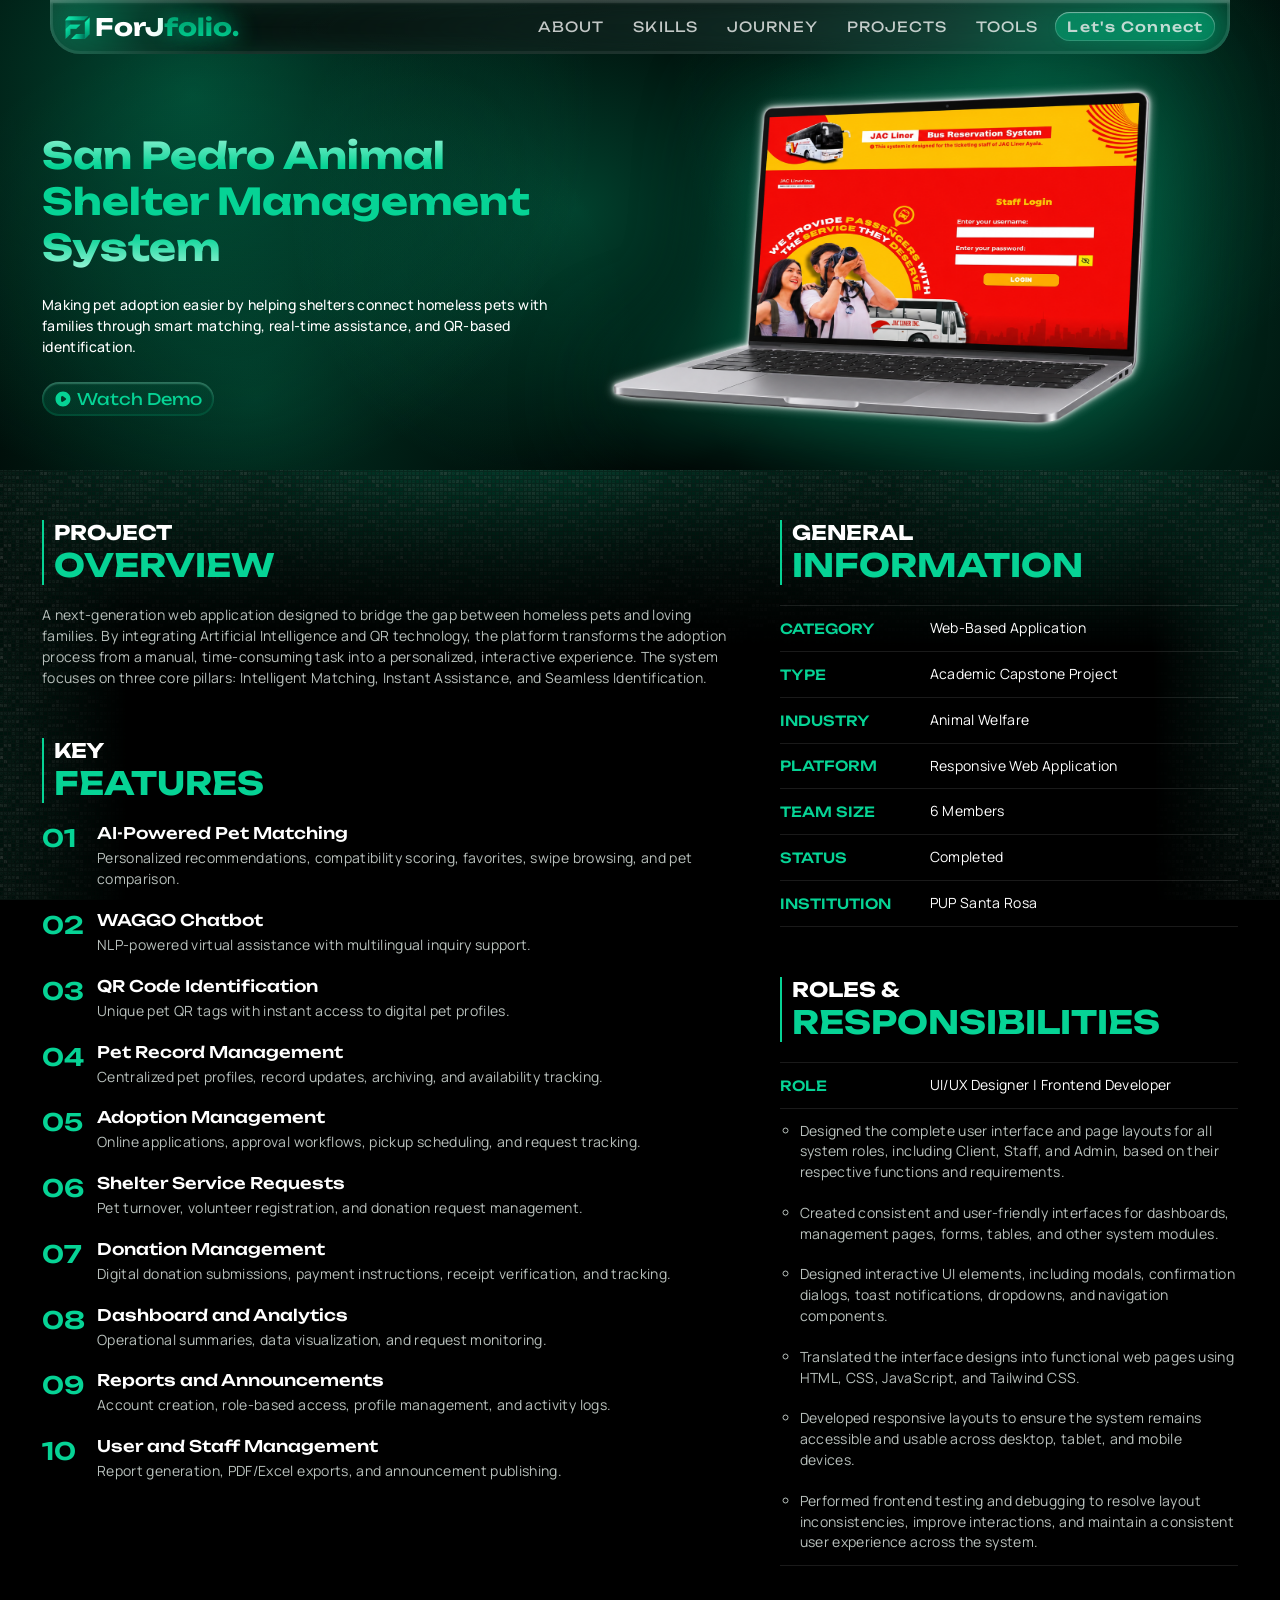
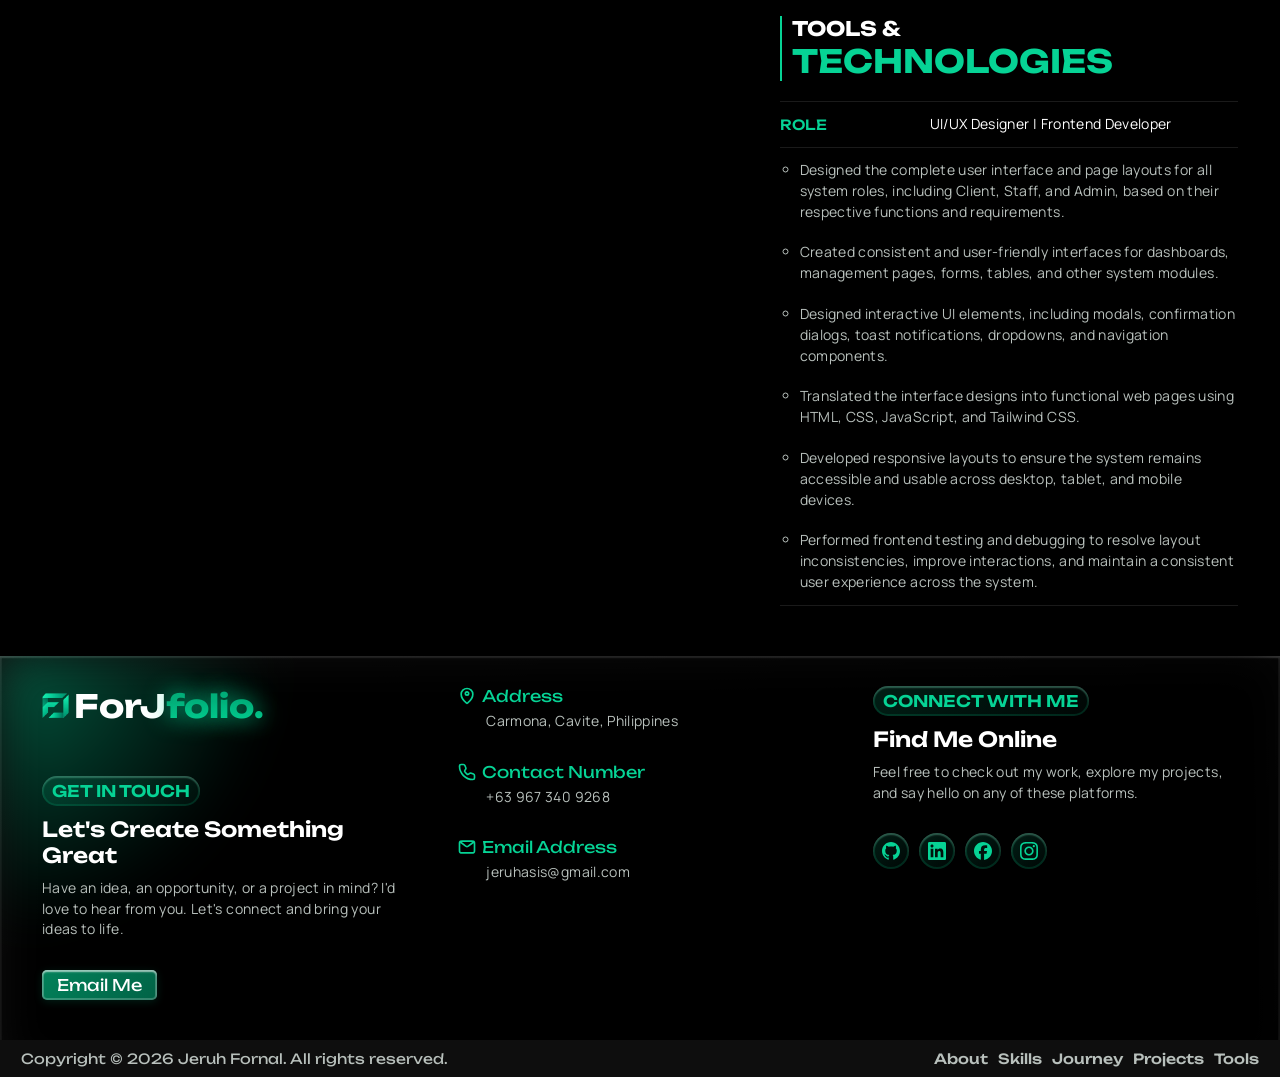
==== san-pedro-animal-shelter.html @ 80676fa9 "remove unused font + create an initial project page for spas" ====
<!DOCTYPE html>
<html lang="en">
    <head>
        <meta charset="UTF-8">
        <meta name="viewport" content="width=device-width, initial-scale=1.0">
        <title>ForJFolio | Jeruh Fornal — Web Portfolio</title>
        <meta name="description" content="Explore ForJFolio, the portfolio of Jeruh Fornal, featuring projects in web development, UI/UX design, quality assurance, business analysis, and project management.">
        <meta name="robots" content="index, follow">
        <link rel="canonical" href="https://jeruhfornal.vercel.app/">
        <meta name="theme-color" content="#03A271">
        <meta property="og:type" content="website">
        <meta property="og:site_name" content="ForJFolio">
        <meta property="og:title" content="ForJFolio | Jeruh Fornal — Web Portfolio">
        <meta property="og:description" content="Explore ForJFolio, showcasing projects in web development, UI/UX design, and quality assurance.">
        <meta property="og:url" content="https://jeruhfornal.vercel.app/">
        <!-- Preconnect to Google Fonts -->
        <link rel="preconnect" href="https://fonts.googleapis.com">
        <link rel="preconnect" href="https://fonts.gstatic.com" crossorigin>     
        <!-- Google Fonts -->
        <link href="https://fonts.googleapis.com/css2?family=Unbounded:wght@400;500;600;700;800&display=swap" rel="stylesheet" media="print" onload="this.media='all'">
        <link href="https://fonts.googleapis.com/css2?family=Archivo:wdth,wght@62.5..125,100..900&display=swap" rel="stylesheet" media="print" onload="this.media='all'">
        <link href="https://fonts.googleapis.com/css2?family=Manrope:wght@200..800&display=swap" rel="stylesheet">        <!-- Favicon -->
        <link rel="icon" type="image/png" href="images/logo.webp">
        <!-- Preload Swiper CSS -->
        <link rel="preload" href="https://cdn.jsdelivr.net/npm/swiper@11/swiper-bundle.min.css" as="style" onload="this.onload=null;this.rel='stylesheet'">
        <noscript><link rel="stylesheet" href="https://cdn.jsdelivr.net/npm/swiper@11/swiper-bundle.min.css"></noscript>
        <!-- Main stylesheet -->
        <link rel="stylesheet" href="style.css">
    </head>
    <body>
        <header>
            <a href="#home" class = "forjfolio">
                <img src="images/logo.webp" fetchpriority="high" loading="eager" decoding="async" alt="Forjfolio" width="25" height="25">
                <span class="sitename">ForJ<span class="desktop-second-text">folio.</span></span>
            </a>
            <nav aria-label="Main navigation">
                <ul>
                    <li><a href="index.html#about">About</a></li>
                    <li><a href="#skills">Skills</a></li>
                    <li><a href="#journey">Journey</a></li>
                    <li><a href="#projects">Projects</a></li>
                    <li><a href="#tools">Tools</a></li>
                    <li><a href="#contact" class="contact-btn">Let's Connect</a></li>
                </ul>
            </nav>

            <div class = "mobile-nav">
                <a href="#home" class="forjfolio-mobile">
                    <img src="images/logo.webp" fetchpriority="high" loading="eager" decoding="async" alt="Forjfolio">
                    <span>ForJ<span class="nav-second-text">folio.</span></span>
                </a>
                <button class="menu-toggle" id="menuToggle" aria-label="Open navigation menu">
                    <svg class="hamburger-icon" viewBox="0 0 24 24" fill="none" xmlns="http://www.w3.org/2000/svg">
                    <path fill-rule="evenodd" clip-rule="evenodd" d="M3.5 5C3.23478 5 2.98043 5.10536 2.79289 5.29289C2.60536 5.48043 2.5 5.73478 2.5 6C2.5 6.26522 2.60536 6.51957 2.79289 6.70711C2.98043 6.89464 3.23478 7 3.5 7H20.5C20.7652 7 21.0196 6.89464 21.2071 6.70711C21.3946 6.51957 21.5 6.26522 21.5 6C21.5 5.73478 21.3946 5.48043 21.2071 5.29289C21.0196 5.10536 20.7652 5 20.5 5H3.5ZM2.5 12C2.5 11.7348 2.60536 11.4804 2.79289 11.2929C2.98043 11.1054 3.23478 11 3.5 11H20.5C20.7652 11 21.0196 11.1054 21.2071 11.2929C21.3946 11.4804 21.5 11.7348 21.5 12C21.5 12.2652 21.3946 12.5196 21.2071 12.7071C21.0196 12.8946 20.7652 13 20.5 13H3.5C3.23478 13 2.98043 12.8946 2.79289 12.7071C2.60536 12.5196 2.5 12.2652 2.5 12ZM2.5 18.001C2.5 17.7358 2.60536 17.4814 2.79289 17.2939C2.98043 17.1064 3.23478 17.001 3.5 17.001H20.5C20.7652 17.001 21.0196 17.1064 21.2071 17.2939C21.3946 17.4814 21.5 17.7358 21.5 18.001C21.5 18.2662 21.3946 18.5206 21.2071 18.7081C21.0196 18.8956 20.7652 19.001 20.5 19.001H3.5C3.23478 19.001 2.98043 18.8956 2.79289 18.7081C2.60536 18.5206 2.5 18.2662 2.5 18.001Z" fill="white"/>
                    </svg>
                 </button>
            </div>

        </header>
                <div class="mobile-dropdown" id="mobileDropdown">
                <!--About · Skills · Journey · Projects · Contact-->
                <div class="upper-nav">
                    <div class="forjfolio-mobile">
                        <img src="images/logo.webp">
                        <span>ForJ<span class="nav-second-text">folio.</span></span>
                    </div>
                    <a href="#" class="close-nav">
                        <svg viewBox="0 0 24 24" fill="none" xmlns="http://www.w3.org/2000/svg">
                        <path d="M18 6L6 18M18 18L6 6" stroke="currentColor" stroke-width="3" stroke-linecap="round"/>
                        </svg>
                    </a>
                </div>
                <nav aria-label="Mobile navigation">
                    <ul class="mobile-selection">
                        <li><a class="mobile-nav-link" href="#about">About</a></li>
                        <li><a class="mobile-nav-link" href="#skills">Skills</a></li>
                        <li><a class="mobile-nav-link" href="#journey">Journey</a></li>
                        <li><a class="mobile-nav-link" href="#projects">Projects</a></li>
                        <li><a class="mobile-nav-link" href="#tools">Tools</a></li>
                        <li><a class="mobile-nav-link" href="#contact">Contact</a></li>
                    </ul>
                </nav>
                <div class = "lower-nav">
                    <div class="left-nav-part">
                        <p>Connect with me</p>
                        <div class = "socmed-nav">
                            <!-- GitHub -->
                             <a class="social-icon" href="https://github.com/jerowzky" aria-label="Visit my GitHub profile" target="_blank" rel="noopener noreferrer">
                            <svg viewBox="0 0 48 48" fill="none" xmlns="http://www.w3.org/2000/svg">
                            <path fill-rule="evenodd" clip-rule="evenodd" d="M24.0199 0C10.7375 0 0 10.8167 0 24.1983C0 34.895 6.87988 43.9495 16.4241 47.1542C17.6174 47.3951 18.0545 46.6335 18.0545 45.9929C18.0545 45.4319 18.0151 43.509 18.0151 41.5055C11.3334 42.948 9.94198 38.6209 9.94198 38.6209C8.86818 35.8164 7.27715 35.0956 7.27715 35.0956C5.09022 33.6132 7.43645 33.6132 7.43645 33.6132C9.86233 33.7735 11.1353 36.0971 11.1353 36.0971C13.2824 39.7827 16.7422 38.7413 18.1341 38.1002C18.3328 36.5377 18.9695 35.456 19.6455 34.8552C14.3163 34.2942 8.70937 32.211 8.70937 22.9161C8.70937 20.2719 9.66321 18.1086 11.1746 16.4261C10.9361 15.8253 10.1008 13.3409 11.4135 10.0157C11.4135 10.0157 13.4417 9.3746 18.0146 12.4996C19.9725 11.9699 21.9916 11.7005 24.0199 11.6982C26.048 11.6982 28.1154 11.979 30.0246 12.4996C34.5981 9.3746 36.6262 10.0157 36.6262 10.0157C37.9389 13.3409 37.1031 15.8253 36.8646 16.4261C38.4158 18.1086 39.3303 20.2719 39.3303 22.9161C39.3303 32.211 33.7234 34.2539 28.3544 34.8552C29.2296 35.6163 29.9848 37.0583 29.9848 39.3421C29.9848 42.5871 29.9454 45.1915 29.9454 45.9924C29.9454 46.6335 30.383 47.3951 31.5758 47.1547C41.12 43.9491 47.9999 34.895 47.9999 24.1983C48.0392 10.8167 37.2624 0 24.0199 0Z" fill="currentColor"/>
                            </svg>
                            </a>
                            <!-- LinkedIn -->
                             <a class="social-icon" href="https://www.linkedin.com/in/jeruh-fornal/" aria-label="Visit my LinkedIn profile" target="_blank" rel="noopener noreferrer">
                            <svg viewBox="0 0 48 48" fill="none" xmlns="http://www.w3.org/2000/svg">
                            <g clip-path="url(#linkedinClip1)">
                            <path d="M44.4469 0H3.54375C1.58437 0 0 1.54688 0 3.45938V44.5312C0 46.4437 1.58437 48 3.54375 48H44.4469C46.4062 48 48 46.4438 48 44.5406V3.45938C48 1.54688 46.4062 0 44.4469 0ZM14.2406 40.9031H7.11563V17.9906H14.2406V40.9031ZM10.6781 14.8688C8.39062 14.8688 6.54375 13.0219 6.54375 10.7437C6.54375 8.46562 8.39062 6.61875 10.6781 6.61875C12.9563 6.61875 14.8031 8.46562 14.8031 10.7437C14.8031 13.0125 12.9563 14.8688 10.6781 14.8688ZM40.9031 40.9031H33.7875V29.7656C33.7875 27.1125 33.7406 23.6906 30.0844 23.6906C26.3812 23.6906 25.8187 26.5875 25.8187 29.5781V40.9031H18.7125V17.9906H25.5375V21.1219H25.6312C26.5781 19.3219 28.9031 17.4188 32.3625 17.4188C39.5719 17.4188 40.9031 22.1625 40.9031 28.3313V40.9031Z" fill="currentColor"/>
                            </g>
                            <defs>
                            <clipPath id="linkedinClip1">
                            <rect width="48" height="48" fill="white"/>
                            </clipPath>
                            </defs>
                            </svg>
                             </a>
                            <!-- Facebook -->
                             <a class="social-icon" href="https://www.facebook.com/jeruh.fornal30" aria-label="Visit my Facebook profile" target="_blank" rel="noopener noreferrer">
                            <svg viewBox="0 0 48 48" fill="none" xmlns="http://www.w3.org/2000/svg">
                            <g clip-path="url(#facebookClip1)">
                            <path d="M24 0C10.7453 0 0 10.7453 0 24C0 35.255 7.74912 44.6995 18.2026 47.2934V31.3344H13.2538V24H18.2026V20.8397C18.2026 12.671 21.8995 8.8848 29.9194 8.8848C31.44 8.8848 34.0637 9.18336 35.137 9.48096V16.129C34.5706 16.0694 33.5866 16.0397 32.3645 16.0397C28.4294 16.0397 26.9088 17.5306 26.9088 21.4061V24H34.7482L33.4013 31.3344H26.9088V47.8243C38.7926 46.3891 48.001 36.2707 48.001 24C48 10.7453 37.2547 0 24 0Z" fill="currentColor"/>
                            </g>
                            <defs>
                            <clipPath id="facebookClip1">
                            <rect width="48" height="48" fill="white"/>
                            </clipPath>
                            </defs>
                            </svg>
                             </a>
                            <!-- Instagram -->
                             <a class="social-icon" href="https://www.instagram.com/its_jeyuh" aria-label="Visit my Instagram profile" target="_blank" rel="noopener noreferrer">
                            <svg viewBox="0 0 48 48" fill="none" xmlns="http://www.w3.org/2000/svg">
                            <g clip-path="url(#instagramClip1)">
                            <path d="M24 4.32187C30.4125 4.32187 31.1719 4.35 33.6938 4.4625C36.0375 4.56562 37.3031 4.95938 38.1469 5.2875C39.2625 5.71875 40.0688 6.24375 40.9031 7.07812C41.7469 7.92188 42.2625 8.71875 42.6938 9.83438C43.0219 10.6781 43.4156 11.9531 43.5188 14.2875C43.6313 16.8187 43.6594 17.5781 43.6594 23.9813C43.6594 30.3938 43.6313 31.1531 43.5188 33.675C43.4156 36.0188 43.0219 37.2844 42.6938 38.1281C42.2625 39.2438 41.7375 40.05 40.9031 40.8844C40.0594 41.7281 39.2625 42.2438 38.1469 42.675C37.3031 43.0031 36.0281 43.3969 33.6938 43.5C31.1625 43.6125 30.4031 43.6406 24 43.6406C17.5875 43.6406 16.8281 43.6125 14.3063 43.5C11.9625 43.3969 10.6969 43.0031 9.85313 42.675C8.7375 42.2438 7.93125 41.7188 7.09688 40.8844C6.25313 40.0406 5.7375 39.2438 5.30625 38.1281C4.97813 37.2844 4.58438 36.0094 4.48125 33.675C4.36875 31.1438 4.34063 30.3844 4.34063 23.9813C4.34063 17.5688 4.36875 16.8094 4.48125 14.2875C4.58438 11.9437 4.97813 10.6781 5.30625 9.83438C5.7375 8.71875 6.2625 7.9125 7.09688 7.07812C7.94063 6.23438 8.7375 5.71875 9.85313 5.2875C10.6969 4.95938 11.9719 4.56562 14.3063 4.4625C16.8281 4.35 17.5875 4.32187 24 4.32187ZM24 0C17.4844 0 16.6688 0.028125 14.1094 0.140625C11.5594 0.253125 9.80625 0.665625 8.2875 1.25625C6.70312 1.875 5.3625 2.69062 4.03125 4.03125C2.69063 5.3625 1.875 6.70313 1.25625 8.27813C0.665625 9.80625 0.253125 11.55 0.140625 14.1C0.028125 16.6687 0 17.4844 0 24C0 30.5156 0.028125 31.3312 0.140625 33.8906C0.253125 36.4406 0.665625 38.1938 1.25625 39.7125C1.875 41.2969 2.69063 42.6375 4.03125 43.9688C5.3625 45.3 6.70313 46.125 8.27813 46.7344C9.80625 47.325 11.55 47.7375 14.1 47.85C16.6594 47.9625 17.475 47.9906 23.9906 47.9906C30.5063 47.9906 31.3219 47.9625 33.8813 47.85C36.4313 47.7375 38.1844 47.325 39.7031 46.7344C41.2781 46.125 42.6188 45.3 43.95 43.9688C45.2812 42.6375 46.1063 41.2969 46.7156 39.7219C47.3063 38.1938 47.7188 36.45 47.8313 33.9C47.9438 31.3406 47.9719 30.525 47.9719 24.0094C47.9719 17.4938 47.9438 16.6781 47.8313 14.1188C47.7188 11.5688 47.3063 9.81563 46.7156 8.29688C46.125 6.70312 45.3094 5.3625 43.9688 4.03125C42.6375 2.7 41.2969 1.875 39.7219 1.26562C38.1938 0.675 36.45 0.2625 33.9 0.15C31.3313 0.028125 30.5156 0 24 0Z" fill="currentColor"/>
                            <path d="M24 11.6719C17.1938 11.6719 11.6719 17.1938 11.6719 24C11.6719 30.8062 17.1938 36.3281 24 36.3281C30.8062 36.3281 36.3281 30.8062 36.3281 24C36.3281 17.1938 30.8062 11.6719 24 11.6719ZM24 31.9969C19.5844 31.9969 16.0031 28.4156 16.0031 24C16.0031 19.5844 19.5844 16.0031 24 16.0031C28.4156 16.0031 31.9969 19.5844 31.9969 24C31.9969 28.4156 28.4156 31.9969 24 31.9969Z" fill="currentColor"/>
                            <path d="M39.6937 11.1843C39.6937 12.778 38.4 14.0624 36.8156 14.0624C35.2219 14.0624 33.9375 12.7687 33.9375 11.1843C33.9375 9.59053 35.2313 8.30615 36.8156 8.30615C38.4 8.30615 39.6937 9.5999 39.6937 11.1843Z" fill="currentColor"/>
                            </g>
                            <defs>
                            <clipPath id="instagramClip1">
                            <rect width="48" height="48" fill="currentColor"/>
                            </clipPath>
                            </defs>
                            </svg>
                            </a>
                        </div>
                     </div>
                    <a href="#" class="open-pdf nav-resume-btn" data-pdf="files/Fornal_Resume.pdf" data-title="Jeruh Fornal - Resume" data-label="Resume Preview">
                        <svg class="resume-icon-nav" viewBox="0 0 16 20" fill="currentColor" xmlns="http://www.w3.org/2000/svg">
                            <g clip-path="url(#resumebtn1)">
                            <path fill-rule="evenodd" clip-rule="evenodd" d="M1 0C0.447715 0 0 0.447715 0 1V17C0 18.6569 1.34315 20 3 20H13C14.6569 20 16 18.6569 16 17V6C16 5.73478 15.8946 5.48043 15.7071 5.29289L10.7071 0.292893C10.5196 0.105357 10.2652 0 10 0H1ZM10 2.41421L13.5858 6H10V2.41421ZM4 11C4 10.4477 4.44772 10 5 10H11C11.5523 10 12 10.4477 12 11C12 11.5523 11.5523 12 11 12H5C4.44772 12 4 11.5523 4 11ZM4 15C4 14.4477 4.44772 14 5 14H11C11.5523 14 12 14.4477 12 15C12 15.5523 11.5523 16 11 16H5C4.44772 16 4 15.5523 4 15Z" fill="#currentColor"/>
                            </g>
                            <defs>
                            <clipPath id="resumebtn1">
                            <rect width="16" height="20" fill="white"/>
                            </clipPath>
                            </defs>
                        </svg>
                        View Resume
                    </a>
                </div>
                </div>
                




                <main>
                    <div class = "project-hero">
                        <div class = "project-hero-content">
                            <h1>San Pedro Animal Shelter Management System</h1>
                            <p>Making pet adoption easier by helping shelters connect homeless pets with families through smart matching, real-time assistance, and QR-based identification.</p>
                            <div class="button-links project-button">
                                <a href="#" class="demo-btn" data-video="videos/animal-system.mp4" data-title="San Pedro Animal Shelter Management System" data-label="Demo Video">
                                    <svg viewBox="0 0 24 24" fill="currentColor" xmlns="http://www.w3.org/2000/svg">
                                    <path fill-rule="evenodd" clip-rule="evenodd" d="M2 12.0058C2 6.48625 6.48842 2 12 2C17.5116 2 22 6.48625 22 12.0058C22 17.5137 17.5116 22 12 22C6.48842 22 2 17.5137 2 12.0058ZM15.668 13.0178C15.7741 12.9117 15.9093 12.7477 15.9382 12.7091C16.0927 12.5065 16.1699 12.2557 16.1699 12.0058C16.1699 11.725 16.083 11.4645 15.9189 11.2523C15.9055 11.2388 15.8791 11.2102 15.8448 11.1728C15.7806 11.103 15.6885 11.0026 15.6004 10.9146C14.8089 10.0656 12.7432 8.67631 11.6622 8.25181C11.4981 8.18524 11.083 8.03956 10.861 8.02991C10.6486 8.02991 10.4459 8.07815 10.2529 8.17463C10.0116 8.3097 9.81853 8.52195 9.71236 8.77279C9.64479 8.94645 9.53861 9.46744 9.53861 9.47709C9.43243 10.0463 9.37452 10.9725 9.37452 11.9952C9.37452 12.9706 9.43243 13.8572 9.51931 14.4361C9.52169 14.4385 9.53 14.4799 9.5429 14.5442C9.58211 14.7397 9.6638 15.1471 9.75097 15.314C9.96332 15.7192 10.3784 15.9701 10.8224 15.9701H10.861C11.1506 15.9604 11.7587 15.7096 11.7587 15.7C12.7819 15.2754 14.7992 13.9537 15.61 13.0757L15.668 13.0178Z" fill="currentColor"/>
                                    </svg>
                                    Watch Demo
                                </a>
                            </div>
                        </div>
                        <img src="images/jacliner.png">
                    </div>

                    <div class = "project-details">
                        <div class="left-project">
                            <div class="about-proj">
                                <h2>
                                    Project 
                                    <span>Overview</span>
                                </h2>
                                <p>A next-generation web application designed to bridge the gap between homeless pets and loving families. By integrating Artificial Intelligence and QR technology, the platform transforms the adoption process from a manual, time-consuming task into a personalized, interactive experience. The system focuses on three core pillars: Intelligent Matching, Instant Assistance, and Seamless Identification.</p>
                            </div>
                            <div class="proj-features">
                                <h2>
                                    Key 
                                    <span>Features</span>
                                </h2>
                                <ul class="features-list">
                                    <li><span class="number">01</span><span>AI-Powered Pet Matching<p>Personalized recommendations, compatibility scoring, favorites, swipe browsing, and pet comparison.</p></span></li>
                                    <li><span class="number">02</span><span>WAGGO Chatbot<p>NLP-powered virtual assistance with multilingual inquiry support.</p></span></li>
                                    <li><span class="number">03</span><span>QR Code Identification<p>Unique pet QR tags with instant access to digital pet profiles.</p></span></li>
                                    <li><span class="number">04</span><span>Pet Record Management<p>Centralized pet profiles, record updates, archiving, and availability tracking.</p></span></li>
                                    <li><span class="number">05</span><span>Adoption Management<p>Online applications, approval workflows, pickup scheduling, and request tracking.</p></span></li>
                                    <li><span class="number">06</span><span>Shelter Service Requests<p>Pet turnover, volunteer registration, and donation request management.</p></span></li>
                                    <li><span class="number">07</span><span>Donation Management<p>Digital donation submissions, payment instructions, receipt verification, and tracking.</p></span></li>
                                    <li><span class="number">08</span><span>Dashboard and Analytics<p>Operational summaries, data visualization, and request monitoring.</p></span></li>
                                    <li><span class="number">09</span><span>Reports and Announcements<p>Account creation, role-based access, profile management, and activity logs.</p></span></li>
                                    <li><span class="number">10</span><span>User and Staff Management<p>Report generation, PDF/Excel exports, and announcement publishing.</p></span></li>
                            
                                </ul>
                            </div>
                        </div>
                        <div class="right-project">
                            <div class="information">
                               <h2>
                                    General 
                                    <span>Information</span>
                                </h2>
                                <div class="project-info">
                                    <div class="info-row">
                                        <span class="info-label">Category</span>
                                        <span class="info-value">Web-Based Application</span>
                                    </div>

                                    <div class="info-row">
                                        <span class="info-label">Type</span>
                                        <span class="info-value">Academic Capstone Project</span>
                                    </div>

                                    <div class="info-row">
                                        <span class="info-label">Industry</span>
                                        <span class="info-value">Animal Welfare</span>
                                    </div>

                                    <div class="info-row">
                                        <span class="info-label">Platform</span>
                                        <span class="info-value">Responsive Web Application</span>
                                    </div>

                                    <div class="info-row">
                                        <span class="info-label">Team Size</span>
                                        <span class="info-value">6 Members</span>
                                    </div>

                                    <div class="info-row">
                                        <span class="info-label">Status</span>
                                        <span class="info-value">Completed</span>
                                    </div>

                                    <div class="info-row">
                                        <span class="info-label">Institution</span>
                                        <span class="info-value">PUP Santa Rosa</span>
                                    </div>
                                </div>
                            </div>
                            <div class="role">
                               <h2>
                                    Roles & 
                                    <span>Responsibilities</span>
                                </h2>
                                <div class="project-info">
                                    <div class="info-row">
                                        <span class="info-label">Role</span>
                                        <span class="info-value">UI/UX Designer | Frontend Developer</span>
                                    </div>
                                    <ul class="info-row responsibility">                                        
                                        <li class="info-value">Designed the complete user interface and page layouts for all system roles, including Client, Staff, and Admin, based on their respective functions and requirements.</li>
                                        <li class="info-value">Created consistent and user-friendly interfaces for dashboards, management pages, forms, tables, and other system modules.</li>
                                        <li class="info-value">Designed interactive UI elements, including modals, confirmation dialogs, toast notifications, dropdowns, and navigation components.</li>
                                        <li class="info-value">Translated the interface designs into functional web pages using HTML, CSS, JavaScript, and Tailwind CSS.</li>
                                        <li class="info-value">Developed responsive layouts to ensure the system remains accessible and usable across desktop, tablet, and mobile devices.</li>
                                        <li class="info-value">Performed frontend testing and debugging to resolve layout inconsistencies, improve interactions, and maintain a consistent user experience across the system.</li>
                                    </ul>
                                </div>
                            </div>
                            <div class="role">
                               <h2>
                                    Tools & 
                                    <span>Technologies</span>
                                </h2>
                                <div class="project-info">
                                    <div class="info-row">
                                        <span class="info-label">Role</span>
                                        <span class="info-value">UI/UX Designer | Frontend Developer</span>
                                    </div>
                                    <ul class="info-row responsibility">                                        
                                        <li class="info-value">Designed the complete user interface and page layouts for all system roles, including Client, Staff, and Admin, based on their respective functions and requirements.</li>
                                        <li class="info-value">Created consistent and user-friendly interfaces for dashboards, management pages, forms, tables, and other system modules.</li>
                                        <li class="info-value">Designed interactive UI elements, including modals, confirmation dialogs, toast notifications, dropdowns, and navigation components.</li>
                                        <li class="info-value">Translated the interface designs into functional web pages using HTML, CSS, JavaScript, and Tailwind CSS.</li>
                                        <li class="info-value">Developed responsive layouts to ensure the system remains accessible and usable across desktop, tablet, and mobile devices.</li>
                                        <li class="info-value">Performed frontend testing and debugging to resolve layout inconsistencies, improve interactions, and maintain a consistent user experience across the system.</li>
                                    </ul>
                                </div>
                            </div>
                        </div>
                    </div>
                </main>
        <footer id="contact">

           <div class="mid-footer">
                <div class="get-in-touch">
                    <div class="forjfolio-footer">
                        <img src="images/logo.webp" alt="Forjfolio" width="27" height="27">
                        <span class="logo-text">ForJ<span class="nav-second-text">folio.</span></span>
                    </div>
                    <div class="email-me">
                        <span class="first-hook">Get In Touch</span>
                        <span class="second-hook">Let's Create Something Great</span>
                        <p>Have an idea, an opportunity, or a project in mind? I'd love to hear from you. Let's connect and bring your ideas to life.</p>
                        <a href="https://mail.google.com/mail/?view=cm&fs=1&to=jeruhasis%40gmail.com">Email Me</a>
                    </div>
                </div>
                <div class="other-infos">
                    <div class="info">
                        <a>
                            <svg viewBox="0 0 24 24" fill="none" xmlns="http://www.w3.org/2000/svg">
                            <path d="M5 9.92285C5 14.7747 9.24448 18.7869 11.1232 20.3252C11.3921 20.5454 11.5281 20.6568 11.7287 20.7132C11.8849 20.7572 12.1148 20.7572 12.271 20.7132C12.472 20.6567 12.6071 20.5463 12.877 20.3254C14.7557 18.7871 18.9999 14.7751 18.9999 9.9233C18.9999 8.08718 18.2625 6.32605 16.9497 5.02772C15.637 3.72939 13.8566 3 12.0001 3C10.1436 3 8.36301 3.7295 7.05025 5.02783C5.7375 6.32616 5 8.08674 5 9.92285Z" stroke="currentColor" stroke-width="2" stroke-linecap="round" stroke-linejoin="round"/>
                            <path d="M10 9C10 10.1046 10.8954 11 12 11C13.1046 11 14 10.1046 14 9C14 7.89543 13.1046 7 12 7C10.8954 7 10 7.89543 10 9Z" stroke="currentColor" stroke-width="2" stroke-linecap="round" stroke-linejoin="round"/>
                            </svg>
                            Address
                        </a>
                        <p>Carmona, Cavite, Philippines</p>
                    </div>
                    <div class="info">
                        <a>
                            <svg viewBox="0 0 24 24" fill="none" xmlns="http://www.w3.org/2000/svg">
                            <path d="M9.50246 4.25722C9.19873 3.4979 8.46332 3 7.64551 3H4.89474C3.8483 3 3 3.8481 3 4.89453C3 13.7892 10.2108 21 19.1055 21C20.1519 21 21 20.1516 21 19.1052L21.0005 16.354C21.0005 15.5361 20.5027 14.8009 19.7434 14.4971L17.1069 13.4429C16.4249 13.1701 15.6483 13.2929 15.0839 13.7632L14.4035 14.3307C13.6089 14.9929 12.4396 14.9402 11.7082 14.2088L9.79222 12.2911C9.06079 11.5596 9.00673 10.3913 9.66895 9.59668L10.2363 8.9163C10.7066 8.35195 10.8305 7.57516 10.5577 6.89309L9.50246 4.25722Z" stroke="currentColor" stroke-width="2" stroke-linecap="round" stroke-linejoin="round"/>
                            </svg>
                            Contact Number                        
                        </a>
                        <p>+63 967 340 9268</p>
                    </div>
                    <div class="info">
                        <a>
                            <svg viewBox="0 0 24 24" fill="none" xmlns="http://www.w3.org/2000/svg">
                            <path d="M4 6L10.1076 10.6123L10.1097 10.614C10.7878 11.1113 11.1271 11.3601 11.4988 11.4562C11.8272 11.5412 12.1725 11.5412 12.501 11.4562C12.8729 11.36 13.2132 11.1105 13.8926 10.6123C13.8926 10.6123 17.8101 7.60594 20 6M3 15.8002V8.2002C3 7.08009 3 6.51962 3.21799 6.0918C3.40973 5.71547 3.71547 5.40973 4.0918 5.21799C4.51962 5 5.08009 5 6.2002 5H17.8002C18.9203 5 19.4796 5 19.9074 5.21799C20.2837 5.40973 20.5905 5.71547 20.7822 6.0918C21 6.5192 21 7.07899 21 8.19691V15.8036C21 16.9215 21 17.4805 20.7822 17.9079C20.5905 18.2842 20.2837 18.5905 19.9074 18.7822C19.48 19 18.921 19 17.8031 19H6.19691C5.07899 19 4.5192 19 4.0918 18.7822C3.71547 18.5905 3.40973 18.2842 3.21799 17.9079C3 17.4801 3 16.9203 3 15.8002Z" stroke="currentColor" stroke-width="2" stroke-linecap="round" stroke-linejoin="round"/>
                            </svg>

                            Email Address                        
                        </a>
                        <p>jeruhasis@gmail.com</p>
                    </div>
                </div>
                <div class = "social-connect">
                    <span class="first-hook">Connect with Me</span>
                    <span class="second-hook">Find Me Online</span>
                    <p>Feel free to check out my work, explore my projects, and say hello on any of these platforms.</p>
                    <div class="footer-icons-wrapper">
                        <a class="social-icon" href="https://github.com/jerowzky" aria-label="Visit my GitHub profile" target="_blank" rel="noopener noreferrer">
                            <svg viewBox="0 0 48 48" fill="none" xmlns="http://www.w3.org/2000/svg">
                            <path fill-rule="evenodd" clip-rule="evenodd" d="M24.0199 0C10.7375 0 0 10.8167 0 24.1983C0 34.895 6.87988 43.9495 16.4241 47.1542C17.6174 47.3951 18.0545 46.6335 18.0545 45.9929C18.0545 45.4319 18.0151 43.509 18.0151 41.5055C11.3334 42.948 9.94198 38.6209 9.94198 38.6209C8.86818 35.8164 7.27715 35.0956 7.27715 35.0956C5.09022 33.6132 7.43645 33.6132 7.43645 33.6132C9.86233 33.7735 11.1353 36.0971 11.1353 36.0971C13.2824 39.7827 16.7422 38.7413 18.1341 38.1002C18.3328 36.5377 18.9695 35.456 19.6455 34.8552C14.3163 34.2942 8.70937 32.211 8.70937 22.9161C8.70937 20.2719 9.66321 18.1086 11.1746 16.4261C10.9361 15.8253 10.1008 13.3409 11.4135 10.0157C11.4135 10.0157 13.4417 9.3746 18.0146 12.4996C19.9725 11.9699 21.9916 11.7005 24.0199 11.6982C26.048 11.6982 28.1154 11.979 30.0246 12.4996C34.5981 9.3746 36.6262 10.0157 36.6262 10.0157C37.9389 13.3409 37.1031 15.8253 36.8646 16.4261C38.4158 18.1086 39.3303 20.2719 39.3303 22.9161C39.3303 32.211 33.7234 34.2539 28.3544 34.8552C29.2296 35.6163 29.9848 37.0583 29.9848 39.3421C29.9848 42.5871 29.9454 45.1915 29.9454 45.9924C29.9454 46.6335 30.383 47.3951 31.5758 47.1547C41.12 43.9491 47.9999 34.895 47.9999 24.1983C48.0392 10.8167 37.2624 0 24.0199 0Z" fill="currentColor"/>
                            </svg>
                        </a>
                        <!-- LinkedIn -->
                        <a class="social-icon" href="https://www.linkedin.com/in/jeruh-fornal/" aria-label="Visit my LinkedIn profile" target="_blank" rel="noopener noreferrer">
                            <svg viewBox="0 0 48 48" fill="none" xmlns="http://www.w3.org/2000/svg">
                            <g clip-path="url(#linkedinClip3)">
                            <path d="M44.4469 0H3.54375C1.58437 0 0 1.54688 0 3.45938V44.5312C0 46.4437 1.58437 48 3.54375 48H44.4469C46.4062 48 48 46.4438 48 44.5406V3.45938C48 1.54688 46.4062 0 44.4469 0ZM14.2406 40.9031H7.11563V17.9906H14.2406V40.9031ZM10.6781 14.8688C8.39062 14.8688 6.54375 13.0219 6.54375 10.7437C6.54375 8.46562 8.39062 6.61875 10.6781 6.61875C12.9563 6.61875 14.8031 8.46562 14.8031 10.7437C14.8031 13.0125 12.9563 14.8688 10.6781 14.8688ZM40.9031 40.9031H33.7875V29.7656C33.7875 27.1125 33.7406 23.6906 30.0844 23.6906C26.3812 23.6906 25.8187 26.5875 25.8187 29.5781V40.9031H18.7125V17.9906H25.5375V21.1219H25.6312C26.5781 19.3219 28.9031 17.4188 32.3625 17.4188C39.5719 17.4188 40.9031 22.1625 40.9031 28.3313V40.9031Z" fill="currentColor"/>
                            </g>
                            <defs>
                            <clipPath id="linkedinClip3">
                            <rect width="48" height="48" fill="white"/>
                            </clipPath>
                            </defs>
                            </svg>
                        </a>
                        <!-- Facebook -->
                        <a class="social-icon" href="https://www.facebook.com/jeruh.fornal30" aria-label="Visit my Facebook profile" target="_blank" rel="noopener noreferrer">
                            <svg viewBox="0 0 48 48" fill="none" xmlns="http://www.w3.org/2000/svg">
                            <g clip-path="url(#facebookClip3)">
                            <path d="M24 0C10.7453 0 0 10.7453 0 24C0 35.255 7.74912 44.6995 18.2026 47.2934V31.3344H13.2538V24H18.2026V20.8397C18.2026 12.671 21.8995 8.8848 29.9194 8.8848C31.44 8.8848 34.0637 9.18336 35.137 9.48096V16.129C34.5706 16.0694 33.5866 16.0397 32.3645 16.0397C28.4294 16.0397 26.9088 17.5306 26.9088 21.4061V24H34.7482L33.4013 31.3344H26.9088V47.8243C38.7926 46.3891 48.001 36.2707 48.001 24C48 10.7453 37.2547 0 24 0Z" fill="currentColor"/>
                            </g>
                            <defs>
                            <clipPath id="facebookClip3">
                            <rect width="48" height="48" fill="white"/>
                            </clipPath>
                            </defs>
                            </svg>
                         </a>
                        <!-- Instagram -->
                        <a class="social-icon" href="https://www.instagram.com/its_jeyuh" aria-label="Visit my Instagram profile" target="_blank" rel="noopener noreferrer">
                            <svg viewBox="0 0 48 48" fill="none" xmlns="http://www.w3.org/2000/svg">
                            <g clip-path="url(#instagramClip3)">
                            <path d="M24 4.32187C30.4125 4.32187 31.1719 4.35 33.6938 4.4625C36.0375 4.56562 37.3031 4.95938 38.1469 5.2875C39.2625 5.71875 40.0688 6.24375 40.9031 7.07812C41.7469 7.92188 42.2625 8.71875 42.6938 9.83438C43.0219 10.6781 43.4156 11.9531 43.5188 14.2875C43.6313 16.8187 43.6594 17.5781 43.6594 23.9813C43.6594 30.3938 43.6313 31.1531 43.5188 33.675C43.4156 36.0188 43.0219 37.2844 42.6938 38.1281C42.2625 39.2438 41.7375 40.05 40.9031 40.8844C40.0594 41.7281 39.2625 42.2438 38.1469 42.675C37.3031 43.0031 36.0281 43.3969 33.6938 43.5C31.1625 43.6125 30.4031 43.6406 24 43.6406C17.5875 43.6406 16.8281 43.6125 14.3063 43.5C11.9625 43.3969 10.6969 43.0031 9.85313 42.675C8.7375 42.2438 7.93125 41.7188 7.09688 40.8844C6.25313 40.0406 5.7375 39.2438 5.30625 38.1281C4.97813 37.2844 4.58438 36.0094 4.48125 33.675C4.36875 31.1438 4.34063 30.3844 4.34063 23.9813C4.34063 17.5688 4.36875 16.8094 4.48125 14.2875C4.58438 11.9437 4.97813 10.6781 5.30625 9.83438C5.7375 8.71875 6.2625 7.9125 7.09688 7.07812C7.94063 6.23438 8.7375 5.71875 9.85313 5.2875C10.6969 4.95938 11.9719 4.56562 14.3063 4.4625C16.8281 4.35 17.5875 4.32187 24 4.32187ZM24 0C17.4844 0 16.6688 0.028125 14.1094 0.140625C11.5594 0.253125 9.80625 0.665625 8.2875 1.25625C6.70312 1.875 5.3625 2.69062 4.03125 4.03125C2.69063 5.3625 1.875 6.70313 1.25625 8.27813C0.665625 9.80625 0.253125 11.55 0.140625 14.1C0.028125 16.6687 0 17.4844 0 24C0 30.5156 0.028125 31.3312 0.140625 33.8906C0.253125 36.4406 0.665625 38.1938 1.25625 39.7125C1.875 41.2969 2.69063 42.6375 4.03125 43.9688C5.3625 45.3 6.70313 46.125 8.27813 46.7344C9.80625 47.325 11.55 47.7375 14.1 47.85C16.6594 47.9625 17.475 47.9906 23.9906 47.9906C30.5063 47.9906 31.3219 47.9625 33.8813 47.85C36.4313 47.7375 38.1844 47.325 39.7031 46.7344C41.2781 46.125 42.6188 45.3 43.95 43.9688C45.2812 42.6375 46.1063 41.2969 46.7156 39.7219C47.3063 38.1938 47.7188 36.45 47.8313 33.9C47.9438 31.3406 47.9719 30.525 47.9719 24.0094C47.9719 17.4938 47.9438 16.6781 47.8313 14.1188C47.7188 11.5688 47.3063 9.81563 46.7156 8.29688C46.125 6.70312 45.3094 5.3625 43.9688 4.03125C42.6375 2.7 41.2969 1.875 39.7219 1.26562C38.1938 0.675 36.45 0.2625 33.9 0.15C31.3313 0.028125 30.5156 0 24 0Z" fill="currentColor"/>
                            <path d="M24 11.6719C17.1938 11.6719 11.6719 17.1938 11.6719 24C11.6719 30.8062 17.1938 36.3281 24 36.3281C30.8062 36.3281 36.3281 30.8062 36.3281 24C36.3281 17.1938 30.8062 11.6719 24 11.6719ZM24 31.9969C19.5844 31.9969 16.0031 28.4156 16.0031 24C16.0031 19.5844 19.5844 16.0031 24 16.0031C28.4156 16.0031 31.9969 19.5844 31.9969 24C31.9969 28.4156 28.4156 31.9969 24 31.9969Z" fill="currentColor"/>
                            <path d="M39.6937 11.1843C39.6937 12.778 38.4 14.0624 36.8156 14.0624C35.2219 14.0624 33.9375 12.7687 33.9375 11.1843C33.9375 9.59053 35.2313 8.30615 36.8156 8.30615C38.4 8.30615 39.6937 9.5999 39.6937 11.1843Z" fill="currentColor"/>
                            </g>
                            <defs>
                            <clipPath id="instagramClip3">
                            <rect width="48" height="48" fill="currentColor"/>
                            </clipPath>
                            </defs>
                            </svg>
                        </a>

                    </div>
                </div>
            </div>
            <div class="lower-footer">
                <p>Copyright © 2026 Jeruh Fornal. All rights reserved.</p>
                <div class="explore">
                    <a href="#about">About</a>
                    <a href="#skills">Skills</a>
                    <a href="#journey">Journey</a>
                    <a href="#projects">Projects</a>
                    <a href="#tools">Tools</a>
                </div>
            </div>
        </footer>   
</body>
---- style.css ----
@font-face {
    font-family: "ICF-Regular";
    src: url("fonts/IntegralCF-Regular.woff2") format("woff2");
    font-display: swap;
}

@font-face {
    font-family: "ICF-Bold";
    src: url("fonts/IntegralCF-Bold.woff2") format("woff2");
    font-display: swap;
}

@font-face {
    font-family: "ICF-ExtraBold";
    src: url("fonts/IntegralCF-ExtraBold.woff2") format("woff2");
    font-display: swap;
}

:root {
    --close-button-size: 45px; 
    --gallery-modal-padding: 25px;
    --gallery-counter-font-size: 14px;
    --section-x-margin: 84px;
    --section-y-margin: 75px;
}

li, ul {
    list-style: none;
    margin: 0;
    padding: 0;
}

html {
    margin: 0;
    padding: 0;
    overflow-x: clip;
    scroll-behavior: smooth;
}
body {
    height: auto;
    margin: 0;
    padding: 0;
    overflow-x: clip;
background:
    url("images/3px-tile.png"),
    radial-gradient(circle at 15% 20%, rgba(3, 162, 113, 0.45), transparent 35%),
    radial-gradient(circle at 80% 15%, rgba(3, 162, 113, 0.35), transparent 32%),
    radial-gradient(circle at 45% 45%, rgba(3, 162, 113, 0.40), transparent 38%),
    radial-gradient(circle at 85% 65%, rgba(3, 162, 113, 0.35), transparent 35%),
    radial-gradient(circle at 20% 85%, rgba(3, 162, 113, 0.30), transparent 35%),
    #000000;
    background-attachment: fixed;
    position: relative;
}


html:has(#galleryModal.active), html:has(#pdfModal.active), html:has(#videoModal.show), html:has(#mobileDropdown.active) {
    overflow: hidden;
}

section {
    scroll-margin-top: 20px;
}


main {
    position: relative;
    z-index: 3;
}


header {
    position: sticky;
    isolation: isolate;
    overflow: hidden;
    top: 0;
    z-index: 1000;
    margin: 0 50px;
    background: linear-gradient(
        135deg,
        #ffffff12,
        #ffffff04
    );
    box-shadow:
        inset 0 3px 3px #ffffff44,
        inset 0 0 0 3px #ffffff23;
    backdrop-filter: blur(12px);
    -webkit-backdrop-filter: blur(12px);  
    border-radius: 0 0 30px 30px;
    padding: 12px 15px;
    display: flex;
    justify-content: space-between;
}



header::before {
    content: "";
    position: absolute;
    inset: 0;
    z-index: -1;

    background: linear-gradient(
        135deg,
        #03A271 0%,
        #000000 15%,
        #173F36 75%,
        #03A271 100%
    );
    filter: blur(25px);
    pointer-events: none;
}

header nav ul {
    display: flex;
    gap: 5px;
    align-items: center;
    justify-content: center;
    font-family: "Unbounded", sans-serif;
}

header .sitename {
    margin: 0;
    color: white;
    font-family: "Unbounded", sans-serif;
    font-size: 1.5rem;
    font-weight: bold;
}

header nav a {
    display: inline-block;
    text-align: center;
    padding: 6px 12px;
    text-decoration: none;
    letter-spacing: 0.08em;
    color: #FFFFFF;
    font-size: 14px;
    text-transform: uppercase;
    opacity: 0.75;
     white-space: nowrap;
}

.pointer-hover header nav a:hover {
    opacity: 1;
    font-weight: 600;
}

.contact-btn {
    font-family: "Unbounded", sans-serif;
    text-transform: none;
    opacity: 0.75;
    font-weight: 500;
    border-radius: 50px;
    background: linear-gradient(
        135deg,
        #03a271cc,
        #03a27180
    );
    box-shadow:
        inset 0 1px 1px #ffffff80,
        inset 0 0 0 1px #ffffff35,
        0 2px 8px #03a27130;
        text-decoration: none;
    backdrop-filter: blur(12px);
    -webkit-backdrop-filter: blur(12px);

}

header nav a.active{
    opacity: 1;
background: linear-gradient(
    135deg,
    #ffffff2c,
    #ffffff0e
);

box-shadow:
    inset 0 2px 2px #ffffff79,
    inset 0 0 0 2px #ffffff2c,
    0 2px 8px #00000012;

backdrop-filter: blur(12px);
-webkit-backdrop-filter: blur(12px);
    color: white;
    font-weight: 600;
}

.mobile-dropdown li:has(.mobile-nav-link.active) {
  background: linear-gradient(135deg, rgba(3, 162, 114, 0.247), rgba(3, 162, 114, 0.118));
  box-shadow: rgba(255, 255, 255, 0.275) 0px 2px 2px inset, rgba(3, 162, 114, 0.282) 0px 0px 0px 2px inset;
  font-weight: 600;
  opacity: 1;
}

.mobile-nav-link.active {
  color: #06d395;
}
header nav a.active {
    border-radius: 50px;
}
.nav-second-text, .desktop-second-text {
    color:#03A271;
    background: linear-gradient(
        to bottom,
        #03A271 0%,
        #03A271 40%,
        #06d395 100%
    );
    text-shadow: 0 0 25px #06d395;

    -webkit-background-clip: text;
    -webkit-text-fill-color: transparent;
    background-clip: text;

}
.forjfolio, .forjfolio-mobile, .forjfolio-footer {
    display: flex;
    align-items: center;
    gap: 5px;
    text-decoration: none;
}
.forjfolio img, .forjfolio-mobile img {
    width: 25px;
    height: auto;
    aspect-ratio: 1 / 1;
}
.forjfolio-footer img {
    width: 27px;
    height: auto;
    aspect-ratio: 1 / 1;
}
.mobile-nav {
    display: none;
    justify-content: space-between;
    align-items: center;
}

.mobile-dropdown {
    display: none;
}

.mobile-nav button {
    background: transparent;
    border: none;
}

.home {
    position: relative;
    min-height: 300px;
}

.moving-light {
    position: absolute;
    width: 500px;
    height: 500px;
    left: 0;
    top: 0;
    background: radial-gradient(
        circle,
        #4FD9A8 0%,
        rgba(79, 217, 168, 0.7) 20%,
        rgba(79, 217, 168, 0.3) 45%,
        transparent 70%
    );
    border-radius: 50%;
    pointer-events: none;
    z-index: 1;
    will-change: transform;
    animation: movingLight 20s linear infinite;
}

.moving-light.is-paused {
    animation-play-state: paused;
}

@keyframes movingLight {
    0% {
        transform: translate(-350px, -350px);
    }

    25% {
        transform: translate(
            calc(50vw - 350px),
            -350px
        );
    }

    50% {
        transform: translate(
            calc(100vw - 350px),
            calc(50vh - 350px)
        );
    }

    75% {
        transform: translate(
            calc(50vw - 350px),
            calc(100vh - 350px)
        );
    }

    100% {
        transform: translate(-350px, -350px);
    }
}


.hero {
    position: absolute;
    z-index: 2;
    top: 50px;
    left: var(--section-x-margin);
    right: var(--section-x-margin);
    display: flex;
    justify-content: space-between;
    align-items: center;
}

.greetings {
    z-index: 1;
    width: 100%;
    margin:0;

}

.greetings span {
    display: block;
}

.greetings .greet1,
.greetings .greet4 {
    font-family: "Archivo", sans-serif;
    color: white;
    text-transform: uppercase;
    letter-spacing: 0.18em;
    font-weight: 600;
    font-size: 0.9rem;
    background: #03A271;
    padding: 0.5rem 1rem;
    width: fit-content;
    white-space: nowrap;
}

.greetings .greet1 {
    margin-top: 0.67em;
}

.greetings .greet2 {
    font-family: "ICF-ExtraBold";
    font-size: 64px;
    color: #FFFFFF;
    background: linear-gradient(
        180deg,
        #9cecc4 0%,
        #9cecc4 25%,
        #FFFFFF 60%,
        #FFFFFF 100%
    );
    -webkit-background-clip: text;
    background-clip: text;
    -webkit-text-fill-color: transparent;  
    margin-top: -15px;
}

.greetings .greet3 {
    font-family: "ICF-ExtraBold";
    font-size: 90px;
    color: #FFFFFF; 
    margin-top: -35px;
}

.greetings .greet4 {
    margin-top: 25px;
    font-size: 1.1rem;
    white-space: nowrap;
}

.greetings .greet5 {
    margin-top: 0px;
    font-family: "ICF-ExtraBold";
    font-size: 35px;
    color: #FFFFFF;
     white-space: nowrap;
     margin-bottom: 25px;
}

.greetings .greet5::after {
    content: "|";
    margin-left: 5px;
    font-family: "Courier New", monospace;
    font-weight: 400;
    vertical-align: middle;
    animation: blink 0.7s infinite;
}

.greetings.is-paused .greet5::after {
    animation-play-state: paused;
}

@keyframes blink {
    50% {
        opacity: 0;
    }
}


.hero-image-wrapper {
    position: relative;
    z-index: 1;
    width: 55%;
    margin: 0 auto;
    transform: translateX(5%);

    filter: drop-shadow(0px 4px 53.1px #03A271);

}


.hero-image {
    position: relative;
    width: 100%;
    height: auto;
    aspect-ratio: 3 / 4;
    filter: drop-shadow(0 0 2px white)
            drop-shadow(0 0 5px rgba(255, 255, 255, 0.65));

    -webkit-mask-image: linear-gradient(
        to bottom,
        black 70%,
        transparent 100%
    );

    mask-image: linear-gradient(
        to bottom,
        black 70%,
        transparent 100%
    );
}

.description-wrapper {
position: relative;
    margin-top: 190px;
}
.description {
    position: relative;
    display: flex;
    flex-direction: column;
}

.description {
    margin: 0;
}

.description .desc1,
.description .desc2 {
    margin: 0;
    text-align: right;
    white-space: nowrap;
}

.description .desc1 {
    font-family: "ICF-Bold";
    font-size: 30px;
    letter-spacing: 0.05em;
    color: #FFFFFF;
    width: fit-content;
    margin-left: auto;  
 
}

.description .desc2 {
    font-family: "ICF-ExtraBold";
    font-size: 50px;
    letter-spacing: 0.05em;
    color: #FFFFFF;
    margin-top: -10px;

    background: linear-gradient(
        180deg,
        #FFFFFF 0%,
        #FFFFFF 50%,
        #9cecc4 100%
    );

    -webkit-background-clip: text;
    background-clip: text;
    -webkit-text-fill-color: transparent;   
}


.long-desc {
    font-family: "Manrope", sans-serif;
    max-width: 300px;
    font-size: 14px;
    padding: 0.9em;
    letter-spacing: 0.025em;
    line-height: 1.3rem;
    color: #FFFFFF;
    margin: 0 0 0 auto;
    background: linear-gradient(135deg, #ffffff30, #ffffff17);
    box-shadow:
        inset 0 2px 2px #ffffff50,
        inset 0 0 0 2px #ffffff35;
    backdrop-filter: blur(15px);
    -webkit-backdrop-filter: blur(15px);  
    border-radius: 15px;
    margin-top: 1em;
    margin-bottom: 1em;
    font-weight: 500;

}


.reveal-right, .reveal-right-tilted1, .reveal-right-tilted2 {
    opacity: 0;
    transform: translateX(-80px);
    transition: opacity 2s ease, transform 2s ease;
}

.reveal-up {
    opacity: 0;
    transform: translateY(80px) translateX(5%);
    transition: opacity 2s ease, transform 2s ease;
}

.reveal-up.show {
    opacity: 1;
    transform: translateY(0) translateX(5%);
}

.reveal-card {
    opacity: 0;
    transform: translateY(80px);
    transition: opacity 2s ease, transform 2s ease;
}

.reveal-card.show {
    opacity: 1;
    transform: translateY(0);
}

.reveal-up-btn {
    opacity: 0;
    transform: translateY(80px);
    transition: opacity 2s ease, transform 2s ease;
}
.reveal-down-btn {
    opacity: 0;
    transform: translateY(-80px);
    transition: opacity 2s ease, transform 2s ease;
}

.reveal-up-btn.show, .reveal-down-btn.show {
    opacity: 1;
    transform: translateY(0);
    transition-delay: 2.5s;
}

.reveal-image {
    opacity: 0;
    transform: translateY(80px);
    transition: opacity 2s ease, transform 2s ease;
}

.reveal-title, .reveal-headline {
    opacity: 0;
    transform: translateY(-80px);
    transition: opacity 2s ease, transform 2s ease;
}



.reveal-image.show {
    opacity: 1;
    transform: translateY(0);

}

.reveal-title.show {
    opacity: 1;
    transform: translateY(0);
}

.reveal-headline.show {
    opacity: 1;
    transform: translateY(0) rotate(1deg);
}

.reveal-left, .reveal-left-tilted {
    opacity: 0;
    transform: translateX(80px);
    transition: opacity 2s ease, transform 2s ease;  
}

.reveal-left-card {
    opacity: 0;
    transform: translateX(80px);
    transition: opacity 2s ease, transform 2s ease;      
}

.reveal-right-card {
    opacity: 0;
    transform: translateX(-80px);
    transition: opacity 2s ease, transform 2s ease;      
}

.reveal-left-card.show, .reveal-right-card.show {
    opacity: 1;
    transform: translateX(0);
}


.reveal-left.show {
    opacity: 1;
    transform: translateX(0);
}

.reveal-left-tilted.show {
    opacity: 1;
    transform: translateX(0) rotate(2deg);
} 

.reveal-right.show {
    opacity: 1;
    transform: translateX(0);
}

.reveal-right-tilted1.show {
    opacity: 1;
    transform: translateX(0) rotate(-2deg);
}

.reveal-right-tilted2.show {
    opacity: 1;
    transform: translateX(0) rotate(2deg);
}

#home .reveal-right,
#home .reveal-right-tilted1,
#home .reveal-right-tilted2,
#home .reveal-left,
#home .reveal-up {
    will-change: opacity, transform;
}

.socmed-wrapper {
    display: flex;
    flex-direction: column;
    gap: 22px;
    background: linear-gradient(135deg, #ffffff30, #ffffff17);
    box-shadow:
        inset 0 1px 1px #ffffff50,
        inset 0 0 0 1px #ffffff35;
    backdrop-filter: blur(15px);
    -webkit-backdrop-filter: blur(15px);
    border-radius: 50px;
    width: fit-content;
    padding: 20px 12px;
    transition: box-shadow 0.2s ease-out;
}

.socmed-wrapper svg {
    width: 30px;
    height: auto;
    color: white;
    transition: transform 0.2s ease-out, color 0.2s ease-out;
}

.pointer-hover .socmed-wrapper a:hover svg {
    color:#4FD9A8;
    transform: scale(1.10); 
}

.pointer-hover .socmed-wrapper:hover {
    box-shadow:
    inset 0 1px 1px #4fd9a963,
    inset 0 0 0 1px #4fd9a9a4,
    0 0 15px #4fd9a963,
    0 0 30px #4fd9a9a4;
}

.pointer-hover .email-button.show:hover,
.pointer-hover .resume-button.show:hover {
    background-position: bottom;
    box-shadow:
    inset 0 1px 1px #4fd9a963,
    inset 0 0 0 1px #4fd9a9a4,
    0 0 15px #4fd9a963,
    0 0 30px #4fd9a9a4;

    transition:
        box-shadow 0.2s ease-out,
        background-position 0.3s ease-out,
        transform 2s ease,
}

.buttons-wrapper2 {
display: none;
}
.buttons-wrapper {
    position: absolute;
    left: 50%;
    top: 65%;
    transform: translate(-50%, -50%);
    display: flex;
    gap: 400px;
    justify-content: center;
    z-index: 10;
    white-space: nowrap;
}

.email-button, .resume-button {
    padding: 10px 20px;
    font-family: "Unbounded", sans-serif;
    font-size: 20px;
    color: #FFFFFF;

    background: linear-gradient(
        to top,
        #03A271 50%,
        #ffffff30 50%
    );
    background-size: 100% 200%;
    background-position: top;

    box-shadow:
        inset 0 1px 1px #ffffff50,
        inset 0 0 0 1px #ffffff35;

    backdrop-filter: blur(15px);
    -webkit-backdrop-filter: blur(15px);
    border-radius: 25px;
    cursor: pointer;
    display: flex;
    align-items: center;
    justify-content: center;
    width: fit-content;
    gap: 8px;
    text-decoration: none;

    transition:
        box-shadow 0.2s ease-in,
        background-position 0.3s ease-in,
        transform 2s ease,
        opacity 2s ease;
}

.resume-button {
    position: relative;
    top: 50px;
}

.email-icon, .resume-icon {
    height: 26px;
    width:auto;
}

.image-cutter {
    position: absolute;
    left: 50%;
    transform: translateX(-50%) translateY(25%);
    bottom: 0;
    z-index:9;
    width: 100%;
    height: auto;

}
.section-cutter {
    position: absolute;
    top: 0px;
    z-index:0;
    left: 50%;
    transform: translateX(-50%) translateY(-50%);
    width: 100%;
    height: 150px;
    object-fit: fill;

}


#about {
    position: relative;
    z-index: 10;
}

#skills, #journey {
    margin-top: 0px;
    position: relative;
    z-index: 9;

}

#about,
#skills,
#journey,
#projects {
    position: relative;
    isolation: isolate;
    padding-bottom: var(--section-y-margin);
    background: transparent;
}


#skills::before,
#journey::before,
#projects::before {
    content: "";
    position: absolute;
    inset: 0;
    z-index: -1;
    pointer-events: none;

    background: linear-gradient(
        to bottom,
        transparent 0%,
        black 10%,
        black 90%,
        transparent 100%
    );
}

#about::before {
    content: "";
    position: absolute;
    inset: 0;
    z-index: -1;
    pointer-events: none;

background: radial-gradient(
    circle at 50% 100%,
    #000000 0%,
    #000000   35%,
    #05050500 35%, 45%,
    #000000  35%, 80%,
    #000000  100%
);

    -webkit-mask-image: linear-gradient(
        to bottom,
        transparent 0%,
        black 10%,
        black 90%,
        transparent 100%
    );

    mask-image: linear-gradient(
        to bottom,
        transparent 0%,
        black 10%,
        black 90%,
        transparent 100%
    );
}

.section-title {
    display: flex;
    flex-direction: column;
    align-items: center;
    gap:0px;
    position: relative;
    padding: 100px 0;
}
.section-title .title,
.section-title .headline,
.title-section .tools-title,
.title-section .gallery-content-p {
    display: block;
}
#about .section-title {
    padding: 100px 0 0;
}
.title {
    font-size: 3.5rem;
    text-align: center;
    color: white;
    font-family: "ICF-ExtraBold";
    color:white;
    padding: 1rem 2rem;
    background: linear-gradient(135deg, #03a27130, #03a2710a);
    box-shadow:
        inset 0 3px 2px #ffffff30,
        inset 0 0 0 2px #03a27135;
    border-radius: 50px 50px 50px 0;
    white-space: nowrap;
    margin: 0;
}

.second-text {
    background: linear-gradient(
        to bottom,
        #03A271 0%,
        #03A271 40%,
        #06d395 100%
    );

    -webkit-background-clip: text;
    -webkit-text-fill-color: transparent;
    background-clip: text;
}

.headline {
    font-family: "Archivo", sans-serif;
    color: white;
    text-transform: uppercase;
    letter-spacing: 0.18em;
    font-weight: 600;
    font-size: 1rem;
    background: #03A271;
    padding: 0.5rem 1rem;
    width: fit-content;
    position: relative;
    text-align: center;
    white-space: nowrap;
    margin: -15px 0 0 0;
}
.about {
    margin: 0 var(--section-x-margin);

}

.experiences {
   margin: 0 var(--section-x-margin) 0 var(--section-x-margin);
   min-height: 200px;
}
.about {
    position: relative;
    z-index: 1;
}

.about-content {
    display: flex;
    width: 100%;
    gap: 30px;
}

.left-about-content,
.right-about-content {
    flex: 1;
    display: flex;
    justify-content: center;
    align-items: center;
    position: relative;
}

.right-about-content {
    flex-direction: column;
}
.about-image {
    width: auto;
    aspect-ratio: 3 / 4;
    -webkit-mask-image: linear-gradient(
        to bottom,
        black 70%,
        transparent 100%
    );

    mask-image: linear-gradient(
        to bottom,
        black 70%,
        transparent 100%
    );
}


.about-image-cutter {
    position: absolute;
   bottom: 0;
   transform: translateY(50%);
    width: 100%;
    height: auto;
}

.image-container {
    width: auto;
    height: fit-content;
    position: relative;
    display: flex;
    flex: 1;
    justify-content: center;
    align-items: center;
    z-index: 1;
}

.metric-cards {
    display: flex;
    flex-direction: column;
    align-items: center;
    position: absolute;
    z-index:2;
    gap: 20px;
    width: 100%;
}

.card1, .card2, .card3{
    display: flex;
    justify-content: space-between;
    align-items: center;
    position: relative;
    isolation: isolate;
    overflow: hidden;
    padding: 20px;
    gap: 20px;
    border-radius: 30px;
   background: linear-gradient(
        135deg,
        #ffffff12,
        #ffffff04
    );

    box-shadow:
        inset 0 2px 2px #ffffff30,
        inset 0 0 0 2px #ffffff15;

    backdrop-filter: blur(12px);
    -webkit-backdrop-filter: blur(12px); 

}



.card1::before, .card2::before, .card3::before {
    content: "";
    position: absolute;
    inset: 0;
    z-index: -1;

    background: radial-gradient(
        circle at 0% 0%,
        #035c43 0%,
        rgb(24, 24, 24) 30%,
        rgb(24, 24, 24) 85%,
        rgb(40, 40, 40) 100%
    );

    filter: blur(25px);
    pointer-events: none;
}

.card1-full, .card3-full {
    align-self: flex-start;
}

.card2-full {
    align-self: flex-end;
}
.card1-full, .card2-full, .card3-full {
    position: relative;
}

.left-btn, .right-btn {
    white-space: nowrap;
    width: fit-content;
    top: -45px;
    position: absolute;
    font-family: "Unbounded", sans-serif;
    font-weight: 600;
    color: white;
    border: none;
    border-radius: 5px;
    padding: 5px 12px;
    display: flex;
    align-items: center;
    justify-content: center;
    gap: 5px;
    background: linear-gradient(
        135deg,
        #03a271cc,
        #03a27180
    );
    box-shadow:
        inset 0 1px 1px #ffffff80,
        inset 0 0 0 1px #ffffff35,
        0 2px 8px #03a27130;
        text-decoration: none;
    backdrop-filter: blur(12px);
    -webkit-backdrop-filter: blur(12px);
}

.right-btn {
    right: 0px;
    bottom: -45px;
    top: auto;
}
.button-icon {
    width:22px;
    height: auto;
}


.card2 {
    align-self: flex-end;
}

.left-card {
    display:flex;
    flex-direction: column;
    gap: 5px;
}

.label, .number {
    color: white;
    margin: 0;
    white-space: nowrap;
}

.card-icon {
    width: 26px;
    height: auto;
    color: #FFFFFF;
    background: linear-gradient(
        135deg,
        #03a271cc,
        #03a27180
    );

    box-shadow:
        inset 0 1px 1px #ffffff80,
        inset 0 0 0 1px #ffffff35,
        0 2px 8px #03a27130;

    backdrop-filter: blur(12px);
    -webkit-backdrop-filter: blur(12px);
    border-radius: 50%;
    padding: 8px;
    
}

.number {
    font-family: "ICF-ExtraBold";
    font-size: 28px;
    color: #4FD9A8;
}

.label {
    font-family: "Unbounded", sans-serif;
    font-size: 12px;
    color: #B8C0BC;

}


.right-about-content .firstp, .right-about-content .secondp {
    color: white;
    font-family: "Manrope", sans-serif;
    font-size: 14px;
    font-weight: normal;
    padding: 1em;
    letter-spacing: 0.025em;
    color: #B8C0BC;
    line-height: 1.3rem;
    max-width: 450px;
    position: relative;
    isolation: isolate;
    overflow: hidden;
    background: linear-gradient(
        135deg,
        #ffffff12,
        #ffffff04
    );

    box-shadow:
        inset 0 2px 2px #ffffff30,
        inset 0 0 0 2px #ffffff15;

    backdrop-filter: blur(12px);
    -webkit-backdrop-filter: blur(12px);   
}


.right-about-content .firstp::before, .right-about-content .secondp::before {
    content: "";
    position: absolute;
    inset: 0;
    z-index: -1;
    background: radial-gradient(
    circle at 0% 0%,
    #424242 0%,
    rgb(24, 24, 24) 30%,
    rgb(24, 24, 24) 85%,
    rgb(40, 40, 40) 100%
);

    filter: blur(25px);
    pointer-events: none;
}

.right-about-content .secondp::before {
    background: radial-gradient(
    circle at 100% 100%,
    #424242 0%,
    rgb(24, 24, 24) 30%,
    rgb(24, 24, 24) 85%,
    rgb(40, 40, 40) 100%
        );
}
.first-paragraph {
    align-self: flex-start;
    position: relative;

}

.second-paragraph {
    align-self: flex-end;
    position: relative;
}
.right-about-content .firstp {
    text-align: left;
    position: relative;

border-radius: 5px 5px 20px 5px;
z-index: 2;
}

.right-about-content .secondp {
    text-align: right;

border-radius: 20px 20px 5px 20px;
}

.design {
    position: absolute;
    top: -80px;
    right: -50px;
    width: 200px;
    z-index: -1;
    height: 200px;
    background: radial-gradient(
        circle,
        #03A271 0%,
        rgba(3, 162, 113, 0.7) 20%,
        rgba(3, 162, 113, 0.3) 45%,
        transparent 70%
    );
    border-radius: 50%;
}

.design2 {
    position: absolute;
    bottom: -20px;
    left: -70px;
    width: 150px;
    z-index: -1;
    height: 150px;
    background: radial-gradient(
        circle,
        #03A271 0%,
        rgba(3, 162, 113, 0.7) 20%,
        rgba(3, 162, 113, 0.3) 45%,
        transparent 70%
    );
    border-radius: 50%;
}

.highlight {
    position: relative;

    background: linear-gradient(
        to right,
        #03A271 0%,
        #03A271 100%
    );

    background-size: 0% 100%;
    background-repeat: no-repeat;
    background-position: left 85%;

    transition: background-size 2s ease, color 2s ease;
}

.highlight.show {
    background-size: 100% 100%;
    color: white;
}

/* Different timing */
.highlight-1 {
    transition-delay: 0s;
}

.highlight-2 {
    transition-delay: 1s;
}

.highlight-3 {
    transition-delay: 2s;
}

.highlight-4 {
    transition-delay: 3s;
}

.highlight-5 {
    transition-delay: 4s;
}

.carousel,
#projectsCarousel {
    width: 120%;
    margin-left: -10% !important;
    overflow-x: clip;
    overflow-y: visible;
    position: relative;
}

.upper-text {
    display: flex;
    justify-content: space-between;
    align-items: center;
}

.upper-text span {
    font-family: "Unbounded", sans-serif;
    font-weight: 900;
    font-size: 32px;
    margin: 0;
    color: white;
}

.upper-text h3 {
    font-family: "Unbounded", sans-serif;
    font-weight: 600;
    font-size: 20px;
    margin: 0;
    color: white;
    text-align: right;
    width: 75%;
}

.lower-text {
    display: flex;
    align-items: center;
    justify-content: flex-start;
    flex-wrap: wrap;
    gap: 5px;
    width: 80%;
}

.lower-text li {
    font-family: "Unbounded", sans-serif;
    font-size: 0.8rem;
    padding: 5px 10px;
    color: #B8C0BC;
    border-radius: 999px;
    background: linear-gradient(#ffffff12, #ffffff05);
    box-shadow:
        inset 0 1px 1px #ffffff30,
        inset 0 0 0 1px #ffffff12;
}

.expertise-images {
    width: 80%;
    height: auto;
    align-self: center;
    margin-top: auto;
    aspect-ratio: 1 / 1;
}

.expertise-card {
    padding: 30px;
    box-sizing: border-box;
    border-radius: 30px;
    display: flex !important;
    flex-direction: column !important;
    gap: 10px;
    height: auto !important;
    position: relative;
    isolation: isolate;
    overflow: hidden;
    border-radius: 20px;
    background: linear-gradient(
        135deg,
        #ffffff12,
        #ffffff04
    );
    box-shadow:
        inset 0 2px 2px #ffffff30,
        inset 0 0 0 2px #ffffff15;
    backdrop-filter: blur(12px);
    -webkit-backdrop-filter: blur(12px);
    transition: transform 0.3s ease-out, box-shadow 0.3s ease-out;   
}

.expertise-card::before {
    content: "";
    position: absolute;
    inset: 0;
    z-index: -1;

background: radial-gradient(
    circle at 0% 0%,
    #035c43 0%,
    rgb(24, 24, 24) 30%,
    rgb(24, 24, 24) 85%,
    rgb(40, 40, 40) 100%
);
    filter: blur(25px);
    pointer-events: none;
}


.expertise-description {
    font-family: "Manrope", sans-serif;
    font-size: 14px;
    font-weight: normal;
    width: 80%;
    color: #B8C0BC;
    letter-spacing: 0.025em;
    line-height: 1.3rem;
}


/* Dots */

.carousel-dots {
    position: relative !important;
    left: auto !important;
    bottom: auto !important;
    top: auto !important;
    width: 100%;
    margin-top: 25px;
    text-align: center;
}

.proj-dots {
    display: none;
}

.carousel-dots .swiper-pagination-bullet {
    width: 7px;
    height: 7px;
    display: inline-block;
    border-radius: 50%;
    background: rgba(255, 255, 255, 0.3);
    opacity: 1;
    margin: 0 4px;
    transition: 0.3s ease;
}

.carousel-dots .swiper-pagination-bullet-active {
    width: 20px;
    border-radius: 10px;
    background: white;
}

.timeline-line {
    position: absolute;
    top: 0;
    bottom: 0;
    left: 50%;
    width: 6px;
background: linear-gradient(
    180deg,
    black 0%,
    #03A271 50%,
    #06d395 100%
);
    transform: translateX(-50%);
}

.education-item, .work-item {
    display: grid;
    grid-template-columns: 1fr 1fr;
    column-gap: 70px;
    position: relative;
    padding-bottom: 30px;
}

.education-left {
    text-align: left;
}

.education-title {
    display: flex;
    align-items: start;
    gap: 10px
 
}

.education-title .educ-level {
    margin: 0;
    color: white;
    font-size: 32px;
    line-height: 1.15;
    font-family: "Unbounded", sans-serif;
    font-weight: 900;
}

.school-level {
    display: flex;
    flex-direction: column;
    width: 75%;
    margin: 0;
}

.education-title .year-duration {
    color: white;
    font-size: 32px;
    line-height: 1.15;
    font-family: "Unbounded", sans-serif;
    font-weight: 900;
    text-align: left;
    margin-left: auto;
    width: 25%;
    align-self: flex-start;

}

.education-title .institution {
    color: #06d395;
    font-size: 20px;
    line-height: 1.15;
    margin: 0;
    font-family: "Unbounded", sans-serif;
    font-weight: 600;
}

/* Right description */
.education-right {
    padding-top: 0;
    display: flex;
    flex-direction: column;
}

.education-right p {
    font-family: "Manrope", sans-serif;
    font-size: 14px;
    font-weight: normal;
    color: #B8C0BC;
    letter-spacing: 0.025em;
    line-height: 1.3rem;
}
.honors {
    display: flex;
    align-items: center;
    justify-content: flex-start;
    flex-wrap: wrap;
    gap: 5px;
}
.honors span {
    font-family: "Unbounded", sans-serif;
    font-size: 0.8rem;
    padding: 5px 10px;
    background-color: #181d1b;
    background-image: linear-gradient(
        135deg,
        #ffffff12,
        #ffffff04
    );

    box-shadow:
        inset 0 1px 1px #ffffff30,
        inset 0 0 0 1px #ffffff15;
    color: #B8C0BC;
    border-radius: 999px;
    display: flex;
    align-items: center;
}

.honors span svg {
    width: 18px;
    height: auto;
    margin-right: 5px;
}

.experiences {
    position: relative;
}


.experiences::after {
    content: "";
    position: absolute;
    left: 50%;
    width: 30px;
    height: 30px;
    background: #06d395;
    border-radius: 50%;
    transform: translateX(-50%);
    z-index: 2;
}



.experiences::after {
    bottom: 0;
}

.picker {
    display: flex;
    align-items: center;
    justify-content: center;
    margin: 0 auto 30px;
    width: fit-content;
    padding: 10px 15px;
    gap: 10px;
    border-radius: 999px;
    position: relative;
    isolation: isolate;
    overflow: hidden;
    background: linear-gradient(
        135deg,
        #ffffff12,
        #ffffff04
    );

    box-shadow:
        inset 0 2px 2px #ffffff30,
        inset 0 0 0 2px #ffffff15;

    backdrop-filter: blur(12px);
    -webkit-backdrop-filter: blur(12px);  
}



.picker::before {
    content: "";
    position: absolute;
    inset: 0;
    z-index: -1;
    background-color: #151A18;
    filter: blur(25px);
    pointer-events: none;
}

.picker button {
    color: #B8C0BC;
    font-family: "Unbounded", sans-serif;
    padding: 7px 15px;
    border: none;
    border-radius: 999px;
    display: flex;
    align-items: center;
    justify-content: center;
    gap: 7px;
    cursor: pointer;
    background-color: transparent;
    font-size: 16px;
    
}

.pointer-hover .picker button:hover {
    background-color: #242C29;
    background-image: linear-gradient(
        135deg,
        #ffffff12,
        #ffffff04
    );

    box-shadow:
        inset 0 2px 2px #ffffff30,
        inset 0 0 0 2px #ffffff15;
}

.picker button.active {
    color: white;
    background: linear-gradient(
        135deg,
        #03a271cc,
        #03a27180
    );
    box-shadow:
        inset 0 1px 1px #ffffff80,
        inset 0 0 0 1px #ffffff35,
        0 2px 8px #03a27130;
        text-decoration: none;
    backdrop-filter: blur(12px);
    -webkit-backdrop-filter: blur(12px);
}

.picker svg {
    width: 18px;
    height: auto;
}
#projects {
    position: relative;
    z-index: 11;
    padding-bottom: var(--section-y-margin);
}

.projects-wrapper {
    columns: 3;
    column-gap: 30px;
    margin: 0 var(--section-x-margin);
}

.project-card-inner {
    position: relative;
    overflow: hidden;
    padding: 25px;
    box-sizing: border-box;
    border-radius: 20px;

    display: flex !important;
    flex-direction: column !important;
    gap: 15px;

    height: auto !important;
    flex: 1;

    background: linear-gradient(
        135deg,
        #ffffff12,
        #ffffff04
    );

    box-shadow:
        inset 0 2px 2px #ffffff30,
        inset 0 0 0 2px #ffffff15;

    backdrop-filter: blur(12px);
    -webkit-backdrop-filter: blur(12px);

    transition: transform 0.3s ease-out, box-shadow 0.3s ease-out;
}

.pointer-hover .project-card-inner:hover, .pointer-hover .expertise-card:hover, .pointer-hover .category-inner:hover {
    background: linear-gradient(
        135deg,
        #03a27150,
        #03a27120
    );

    box-shadow:
        inset 0 2px 2px #03a27180,
        inset 0 0 0 2px #03a27150;
        transform: translateY(0) scale(1.05);
        transition: transform 0.1s ease-out;
};

#projectsCarousel .swiper-wrapper {
    align-items: stretch;
}

#projectsCarousel .swiper-slide {
    display: flex;
    flex-direction: column;
    height: auto;
}

.project-card {
    position: relative;
    isolation: isolate;
    display: flex;
    flex-direction: column;
    height: auto !important;
    min-width: 0;
    margin-bottom: 30px;

}

.project-card-inner::before {
    content: "";
    position: absolute;
    inset: 0;
    z-index: -1;

    background: radial-gradient(
        circle at 0% 0%,
        #035c43 0%,
        rgb(24, 24, 24) 30%,
        rgb(24, 24, 24) 85%,
        rgb(40, 40, 40) 100%
    );

    filter: blur(35px);
    opacity: 0.8;

    pointer-events: none;
}


.project-description {
    font-family: "Manrope", sans-serif;
    font-size: 14px;
    font-weight: normal;
    color: #B8C0BC;
    letter-spacing: 0.025em;
    line-height: 1.3rem;    
}

.project-name {
    display: flex;
    flex-direction: column;
    gap: 5px;
}

.project-name .role {
    font-family: "Unbounded", sans-serif;
    font-size: 16px;
    line-height: 1.15;
    font-weight: 600;
    color: white;
}
.project-name .role, .project-name h3 {
    margin: 0;
}
.project-name h3 {
    font-family: "Unbounded", sans-serif;
    font-size: 20px;
    font-weight: 900;
    color: #06d395;
}

.role-pill {
    display: inline-block;
    padding: 2px 3px;

    border-radius: 999px;

    font-size: 7px;
    letter-spacing: 0.08em;
    text-transform: uppercase;
    font-family: "Unbounded", sans-serif;

    background: #171B19;
    color: white;
    vertical-align: top;
    border: 1px solid white;

}

.tech-stack {
    display: flex;
    flex-direction: column;
    gap: 10px;
}

.tech-stack h4 {
    font-family: "Unbounded", sans-serif;
    font-weight: 500;
    color: #B8C0BC;
    margin: 0;
    font-size: 16px;
}

.tools-stack {
    display: flex;
    gap: 5px;
    flex-wrap: wrap;
}

.tools-stack li {  
    font-family: "Unbounded", sans-serif;
    font-size: 0.8rem;
    padding: 5px 10px;
    color: #B8C0BC;
    border-radius: 999px;
background: linear-gradient(#ffffff12, #ffffff05);
box-shadow:
    inset 0 1px 1px #ffffff30,
    inset 0 0 0 1px #ffffff12;
    margin: 0;
}

.button-links {
    display: flex;
    gap: 10px;
    align-items: center;
    justify-content: flex-end;
    align-self: flex-end;
    flex-wrap: wrap;
}

.button-links a {
    display: flex;
    gap: 5px;
    align-items: center;
    font-family: "Unbounded", sans-serif;
    font-size: 0.8rem;
    padding: 5px 10px;
    color: #06d395;
    border-radius: 999px;
    background: linear-gradient(135deg, #03a27130, #03a2710a);
    box-shadow:
        inset 0 1px 1px #ffffff30,
        inset 0 0 0 1px #03a27135;
    text-decoration: none;
}

.button-links svg {
    width: auto;
    height: 16px;
}


.video-modal {
    position: fixed;
    inset: 0;
    z-index: 9999;

    display: flex;
    justify-content: center;
    align-items: center;
    box-sizing: border-box;
    padding: var(--gallery-modal-padding);
    background: linear-gradient(
    135deg,
    rgba(15, 20, 18, 0.82),
    rgba(25, 30, 28, 0.72)
    );

    backdrop-filter: blur(14px) saturate(120%);
    -webkit-backdrop-filter: blur(14px) saturate(120%);
    opacity: 0;
    visibility: hidden;
    pointer-events: none;

    transition: opacity 0.3s ease, visibility 0.3s ease;
}

.video-modal.show {
    opacity: 1;
    visibility: visible;
    pointer-events: auto;
}

/* Video box */
.video-container {
    position: relative;

    width: fit-content;
    max-width: 90vw;
    max-height: 85vh;

    margin: auto;

    transform: scale(0.9);
    transition: transform 0.3s ease;
}

.video-modal.show .video-container {
    transform: scale(1);
}

/* Video */
.video-container video {
    display: block;

    width: auto;
    height: auto;

    max-width: 75vw;
    max-height: 70vh;

    object-fit: contain;
    box-shadow: 0 10px 40px #00000050;
}


/* Close button */
.close-video, .close-pdf, .close-nav{
    position: absolute;
    border: none;
    background: linear-gradient(#ffffff1a, #ffffff15);
    box-shadow:
    inset 0 3px 2px #ffffff30,
    inset 0 0 0 2px #ffffff12;
    border-radius: 50%;
    cursor: pointer;
    transition: background 0.2s ease;
    width: var(--close-button-size);
    height: var(--close-button-size);
    top: var(--gallery-modal-padding);
    right: var(--gallery-modal-padding);
    display: flex;
    justify-content: center;
    transition: background 0.2s ease;

}

.close-pdf svg, .close-video svg, .close-nav svg {
    color: #B8C0BC;
    width: 24px;
    height: auto;
}

.pointer-hover .close-video:hover,
.pointer-hover .close-pdf:hover,
.pointer-hover .close-nav:hover {
    background: #ffffff40;
}

.pdf-modal {
    display: none;
    position: fixed;
    inset: 0;
    z-index: 9999;
    padding: var(--gallery-modal-padding);
    background: linear-gradient(
    135deg,
    rgba(15, 20, 18, 0.82),
    rgba(25, 30, 28, 0.72)
    );
    backdrop-filter: blur(14px) saturate(120%);
    -webkit-backdrop-filter: blur(14px) saturate(120%);
    align-items: center;
    justify-content: center;
}

.pdf-modal.active {
    display: flex;
}

.pdf-container {
    position: relative;
    width: 90vw;
    max-width: 1400px;

    height: 75vh;
    height: 75dvh;

    min-width: 0;
    min-height: 0;

    margin: auto;
    background: transparent;
  
}

.pdf-modal iframe,
#pdfViewer {
    display: block;

    width: 100%;
    height: 100%;

    min-width: 0;
    min-height: 0;

    margin: 0;
    padding: 0;

    border: none;

    transform: none;
    transition: none;
}

/* ========================================
   FLOATING GALLERY
======================================== */

.floating-gallery {
    --orbit-size: 800px;
    --card-width: 175px;
    --orbit-duration: 55s;

    position: relative;
    isolation: isolate;
    display: flex;
    align-items: center;

    width: 100%;
    min-height: 560px;
    padding: var(--section-y-margin) var(--section-x-margin);
    box-sizing: border-box;
    overflow: clip;

    background: #000;
    color: #fff;

    -webkit-mask-image: linear-gradient(
        to bottom,
        transparent 0%,
        #000 10%,
        #000 90%,
        transparent 100%
    );

    mask-image: linear-gradient(
        to bottom,
        transparent 0%,
        #000 15%,
        #000 85%,
        transparent 100%
    );
}

/* ========================================
   GALLERY IMAGES
======================================== */

.floating-gallery__images {
    position: absolute;
    inset: 0;
    z-index: 0;
    overflow: hidden;
    pointer-events: none;
}

.floating-gallery__orbit {
    position: absolute;
    top: 50%;
    right: calc(var(--orbit-size) * -0.5);

    width: var(--orbit-size);
    height: var(--orbit-size);

    transform: translate3d(0, -50%, 0);
    pointer-events: none;
}

.floating-gallery__ring {
    position: absolute;
    inset: 0;
    transform-origin: center;

    animation: galleryRotate var(--orbit-duration) linear infinite;
    will-change: transform;
}

.floating-gallery__ring.is-paused {
    animation-play-state: paused;
}

/* ========================================
   IMAGE CARDS
======================================== */

.floating-gallery__card {
    position: absolute;
    top: 50%;
    left: 50%;

    width: var(--card-width);
    height: calc(var(--card-width) * 10 / 7);

    box-sizing: border-box;
    border-radius: 10px;
    overflow: hidden;

    transform:
        translate(-50%, -50%)
        rotate(calc(var(--i) * 45deg))
        translateY(calc(var(--orbit-size) * -0.5));
}

.floating-gallery__card img {
    display: block;

    width: 100%;
    height: 100%;

    max-width: none;
    object-fit: cover;
}

/* ========================================
   RING ANIMATION
======================================== */

@keyframes galleryRotate {
    from {
        transform: rotate(0deg);
    }

    to {
        transform: rotate(360deg);
    }
}

/* ========================================
   LEFT-SIDE CONTENT
======================================== */

.floating-gallery__content {
    position: relative;
    z-index: 2;

    display: flex;
    flex-direction: column;
    gap: 45px;

    width: 80%;
    max-width: 550px;
    margin: 0;

    text-align: left;
}

.floating-gallery__content .tools-title {
    margin: 0 0 18px;

    font-size: 3rem;
    font-family: "ICF-ExtraBold";
    line-height: 1.08;
}

.gallery-content-p {
    position: absolute;
    margin: -10px 0 0;
}

.title-section {
    position: relative;
}

.categories {
    display: flex;
    gap: 15px;
    justify-content: flex-start;
    flex-wrap: wrap;
}

.category h3 {
    font-family: "Unbounded", sans-serif;
    font-weight: 500;
    color: rgb(14,14,14);
    margin: 0;
    font-size: 14px;
    margin-left: 5px;
    padding: 5px;
    background-color: #909794;
    border-radius: 0 0 10px 10px;
    width: fit-content;
}
.category {
    position: relative;
    isolation: isolate;
    display: flex;
    flex-direction: column;
    gap: 20px;
    height: auto !important;
    min-width: 0;
}

.category-inner {
    position: relative;
    overflow: hidden;
    padding: 0 10px 10px;
    box-sizing: border-box;
    border-radius: 7px;
    display: flex !important;
    flex-direction: column !important;
    gap: 20px;
    width: fit-content;
    background: linear-gradient(
        135deg,
        #ffffff12,
        #ffffff04
    );

    box-shadow:
        inset 0 2px 2px #ffffff30,
        inset 0 0 0 2px #ffffff15;

    backdrop-filter: blur(12px);
    -webkit-backdrop-filter: blur(12px); 
    transition: transform 0.3s ease-out, box-shadow 0.3s ease-out;
}

.category-inner::before {
    content: "";
    position: absolute;
    inset: 0;
    z-index: -1;

background: radial-gradient(
    circle at 100% 0%,
    #035c43 0%,
    rgb(24, 24, 24) 30%,
    rgb(24, 24, 24) 85%,
    rgb(40, 40, 40) 100%
);

    filter: blur(25px);
    pointer-events: none;
}

.tools-list {
    display: flex;
    justify-content: flex-start;
    flex-wrap: wrap;
    gap: 5px;
}
.tools-list li {
    font-family: "Unbounded", sans-serif;
    font-size: 0.8rem;
    padding: 5px 10px;
   
    color: #909794;
    border-radius: 999px;   
    margin: 0;
    background: linear-gradient(#ffffff12, #ffffff05);
    box-shadow:
    inset 0 1px 1px #ffffff30,
    inset 0 0 0 1px #ffffff12;
}

/* ========================================
   ROTATION
======================================== */

@keyframes galleryRotate {
    from {
        transform: rotate(0deg);
    }

    to {
        transform: rotate(360deg);
    }
}

footer {
    position: relative;
    isolation: isolate;
    overflow: hidden;
    --footer-padding-y: 30px;
    --footer-padding-x: var(--section-x-margin);

    display: flex;
    flex-direction: column;
    gap: 10px;

    background: linear-gradient(
        135deg,
        #ffffff12,
        #ffffff04
    );
    box-shadow:
        inset 0 2px 2px #ffffff30,
        inset 0 0 0 2px #ffffff15;
    backdrop-filter: blur(12px);
    -webkit-backdrop-filter: blur(12px);
    padding: var(--footer-padding-y) var(--footer-padding-x);
}


footer::before {
    content: "";
    position: absolute;
    inset: 0;
    z-index: -1;

    background: radial-gradient(
        circle at 0% 0%,
        #035c43 0%,
        rgb(0, 0, 0) 20%,
        rgb(0, 0, 0) 85%,
        rgb(0, 0, 0) 100%
    );
    filter: blur(25px);
    pointer-events: none;
}

.mid-footer {
    display: grid;
    grid-template-columns: repeat(3, minmax(0, 1fr));
    width: 100%;
    gap: 50px;
}

.email-me {
    display: flex;
    flex-direction: column;
    gap: 10px;
}
.get-in-touch {
    display: flex;
    flex-direction: column;
    gap: 50px;    
}

.get-in-touch .logo-text {
    margin: 0;
    color: white;
    font-family: "Unbounded", sans-serif;
    font-size: 2rem;
    font-weight: bold;
}

.first-hook {
    margin: 0;
    color: #06d395;
    font-family: "Unbounded", sans-serif;
    padding: 5px 10px;
    background: linear-gradient(135deg, #03a27130, #03a2710a);
    box-shadow:
        inset 0 2px 2px #ffffff30,
        inset 0 0 0 2px #03a27135;
    width: fit-content;
    border-radius: 999px;
    font-size: 1rem;
    font-weight: 600;
    text-transform: uppercase;

}

.second-hook {
    margin: 0;
    color: white;
    font-family: "Unbounded", sans-serif;
    font-size: 1.3rem;
    font-weight: 600;
}

.get-in-touch p, .social-connect p {
    font-size: 14px;
    font-weight: normal;
    letter-spacing: 0.025em;
    color: #B8C0BC;
    line-height: 1.3rem;
    font-family: "Manrope", sans-serif;
    margin: 0;
}

.get-in-touch a {
    color: white;
    padding: 5px 15px;
    background: linear-gradient(
        135deg,
        #03a271cc,
        #02c58b80
    );
    box-shadow:
        inset 0 2px 2px #ffffff80,
        inset 0 0 0 2px #ffffff35,
        0 2px 8px #03a27130;
    width: fit-content;
    font-family: "Unbounded", sans-serif;
    margin-top: 20px;
    text-decoration: none;
    cursor: pointer;
    border-radius: 5px;
}

.other-infos {
    display: flex;
    flex-direction: column;
    gap: 30px;    
}

.info {
    display: flex;
    flex-direction: column;
    gap: 5px;    
}

.info a {
    display: flex;
    gap: 5px;
    color: #06d395;
    font-family: "Unbounded", sans-serif;
    align-items: center;
}

.info svg {
    width: 20px;
    height: auto;
    color: #06d395;
}

.info p {
    font-size: 14px;
    font-weight: normal;
    letter-spacing: 0.025em;
    color: #B8C0BC;
    line-height: 1.3rem;
    font-family: "Manrope", sans-serif;
    margin: 0 0 0 29px;
}

.social-connect {
    display: flex;
    flex-direction: column;
    gap: 10px;      
}

.footer-icons-wrapper {
    display: flex;
    gap: 10px;
}

.footer-icons-wrapper a {
    padding: 7px;
    background: linear-gradient(135deg, #03a27130, #03a2710a);
    box-shadow:
        inset 0 2px 2px #ffffff30,
        inset 0 0 0 2px #03a27135;
    border-radius: 50%;
    width: 22px;
    height: 22px;
    display: flex;
    align-items: center;
    justify-content: center;
    margin-top: 20px;

}
.footer-icons-wrapper svg {
    width: 18px;
    height: 18px;
    color: #06d395;
}

.lower-footer {
    margin-top: var(--footer-padding-y);
    margin-left: calc(-1 * var(--footer-padding-x));
    margin-right: calc(-1 * var(--footer-padding-x));
    margin-bottom: calc(-1 * var(--footer-padding-y));
    display: flex;
    gap: 30px;
background-color: rgb(14,14,14);
    padding: 10px calc(var(--footer-padding-x) / 2);
}

.lower-footer p {
    font-family: "Unbounded", sans-serif;
    color: #B8C0BC;
    font-size: 14px;
    margin: 0;
}

.lower-footer .explore {
    display: flex;
    gap: 10px;
    margin-left:auto;
    flex-wrap: wrap;
}

.lower-footer a {
    font-family: "Unbounded", sans-serif;
    color: #B8C0BC;
    font-size: 14px;
    font-weight: 500;
    margin: 0;
    text-decoration: none;
}

/* Clickable image */
.gallery-trigger {
    display: block;
    width: 100%;
    padding: 0;
    border: none;
    position: relative;
    overflow: hidden;
    background: transparent;
    cursor: pointer;
}

.gallery-title, .video-title, .pdf-title {
    margin: 0;
    color: #06d395;
    font-family: "Unbounded", sans-serif;
    font-size: 16px;
    text-align: center;
    font-weight: 500;
    padding: 10px 16px;
    white-space: nowrap;

    border-radius: 999px;

    position: absolute;
    left: 50%;
    transform: translateX(-50%);
    top: 20px;
    background-color: #242C29;
    background-image: linear-gradient(
        135deg,
        #03a27130,
        #03a2710a
    );

    box-shadow:
        inset 0 3px 2px #ffffff30,
        inset 0 0 0 2px #03a27135;


}

.gallery-trigger .project-card-img {
    display: block;
    width: 100%;
    height: auto;
    transition: transform 0.3s ease;
    aspect-ratio: 16 / 9;
}

.project-card-img {
    width: 100%;
    height: auto;
    object-fit: cover;
    aspect-ratio: 16 / 9;
    object-position: top;
}

.pointer-hover .gallery-trigger:hover .project-card-img {
    transform: scale(1.04);
}

.gallery-trigger span, .gallery-trigger p {
    padding: 5px 10px;
    color: white;
    background: linear-gradient(#1d1d1ddc, #3d3d3dbb);
    box-shadow:
    inset 0 1px 1px #ffffff30,
    inset 0 0 0 1px #ffffff12;
    border-radius: 999px;
    font-family: "Unbounded", sans-serif;
    position: absolute;
    right: 5px;
    bottom: 5px;
    font-weight: 500;
    backdrop-filter: blur(12px);
    -webkit-backdrop-filter: blur(12px); 
    font-size: 10px;
    letter-spacing: 0.06em;
}

.gallery-trigger p {
    right: auto;
    left: 5px;
    margin: 0;
}

/* Shared modal */
.gallery-modal {
    position: fixed;
    inset: 0;
    z-index: 10000;
    margin: 0;

    display: flex;
    align-items: center;
    justify-content: center;
    padding: var(--gallery-modal-padding);
    background: linear-gradient(
    135deg,
    rgba(15, 20, 18, 0.82),
    rgba(25, 30, 28, 0.72)
    );
    backdrop-filter: blur(14px) saturate(120%);
    -webkit-backdrop-filter: blur(14px) saturate(120%);
    opacity: 0;
    visibility: hidden;
    pointer-events: none;

    transition: opacity 0.3s ease, visibility 0.3s ease;
}

.gallery-modal.active {
    opacity: 1;
    visibility: visible;
    pointer-events: auto;
}

.gallery-container {
    display: flex;
    flex-direction: column;
    align-items: center;
    gap: 15px;

    width: 90vw;
    max-height: 85vh;

    transform: scale(0.9);
    transition: transform 0.3s ease;
}

.gallery-image {
    display: block;

    width: 100%;
    max-width: 800px;
    max-height: 75vh;
    height: auto;

    object-fit: contain;

}

.gallery-modal.active .gallery-container {
transform: scale(1);
}



.gallery-counter, .modal-label, .video-label, .pdf-label, .download-pdf {
    margin: 0;
    color: #B8C0BC;
    font-family: "Unbounded", sans-serif;
    font-size: var(--gallery-counter-font-size);
    position: absolute;
    left: 50%;
    transform: translateX(-50%);
    bottom: var(--gallery-modal-padding);
    background: linear-gradient(#ffffff1a, #ffffff15);
    box-shadow:
    inset 0 3px 2px #ffffff30,
    inset 0 0 0 2px #ffffff12;
    padding: 6px 16px;
    border-radius: 999px;
}

.modal-label, .video-label, .pdf-label, .download-pdf {
    display: flex;
    align-items: center;
    gap: 8px;
    top: var(--gallery-modal-padding);
    left: var(--gallery-modal-padding);
    transform: none;
    bottom: auto;
    font-size: var(--gallery-counter-font-size);
    font-weight: normal;
}

.modal-label::before, .video-label::before, .pdf-label::before {
    content: "";
    width: 7px;
    height: 7px;
    background-color: #B8C0BC;
    border-radius: 50%;
    flex-shrink: 0;
}

.download-pdf {
    display: none;
    align-items: center;
    justify-content: center;
    color: white;
    background: linear-gradient(
        135deg,
        #03a271cc,
        #02c58b80
    );
    box-shadow:
        inset 0 2px 2px #ffffff80,
        inset 0 0 0 2px #ffffff35,
        0 2px 8px #03a27130;
    text-decoration: none;
    cursor: pointer;
    position: absolute;
    left: auto;
    top: auto;
    bottom: 0;
    right: 0;
    transform: translateY(140%);
    border-radius: 10px;
    padding: 8px 16px;
    gap: 5px;
}

.download-pdf svg {
    width: 20px;
    height: auto;
    color: white;
}

.gallery-close,
.gallery-prev,
.gallery-next {
    position: absolute;
    border: none;
    background: linear-gradient(#ffffff1a, #ffffff15);
    box-shadow:
    inset 0 3px 2px #ffffff30,
    inset 0 0 0 2px #ffffff12;
    border-radius: 50%;
    cursor: pointer;
    transition: background 0.2s ease;
}

.gallery-prev svg, .gallery-next svg, .gallery-close svg {
    color: #B8C0BC;
    width: 24px;
    height: auto;
}

.gallery-close {  
    top: var(--gallery-modal-padding);
    right: var(--gallery-modal-padding);
    width: var(--close-button-size);
    height: var(--close-button-size);
    font-size: 30px;
    display: flex;
    justify-content: center;
}

.gallery-prev,
.gallery-next {
    top: 50%;
    transform: translateY(-50%);
    width: var(--close-button-size);
    height: var(--close-button-size);
    font-size: 20px;
    display: flex;
    justify-content: center;
}

.gallery-prev {
    left: 25px;
}

.gallery-next {
    right: 25px;
}

.pointer-hover .gallery-close:hover,
.pointer-hover .gallery-prev:hover,
.pointer-hover .gallery-next:hover {
    background: #ffffff40;
}

.image-gallery {
    margin: 0 0 var(--section-y-margin) 0;
}

.diagonal-marquee {
    position: relative;
    width: 100%;
    height: 450px;
    margin: 0 auto;
    overflow: hidden;
    flex-shrink: 0;

    -webkit-mask-image:
        linear-gradient(to bottom, transparent 0%, black 15%, black 85%, transparent 100%),
        linear-gradient(to right, transparent 0%, black 15%, black 85%, transparent 100%);
    -webkit-mask-composite: source-in;

    mask-image:
        linear-gradient(to bottom, transparent 0%, black 15%, black 85%, transparent 100%),
        linear-gradient(to right, transparent 0%, black 15%, black 85%, transparent 100%);
    mask-composite: intersect;
}

.diagonal-marquee-track {
    position: absolute;
    top: 0;
    left: -10%;
    display: flex;
    flex-direction: column;
    justify-content: center;
    gap: 18px;
    width: 120%;
    height: 100%;
    transform: rotate(-5deg);
    transform-origin: center;
}

.diagonal-marquee-column {
    display: flex;
    flex-direction: row;
    align-items: center;
    gap: 18px;
    width: max-content;
    flex-shrink: 0;
    animation: marquee-left 60s linear infinite;
    will-change: transform;
}

.diagonal-marquee-column.reverse {
    animation-name: marquee-right;
}

.diagonal-marquee-column.is-paused {
    animation-play-state: paused;
}



.marquee-group {
    display: flex;
    flex-direction: row;
    align-items: center;
    gap: 18px;
    width: max-content;
    flex-shrink: 0;
}

.diagonal-marquee-column img {
    display: block;
    width: 260px;
    height: auto;
    aspect-ratio: 10 / 6;
    min-width: 260px;
    max-width: 260px;
    flex: 0 0 260px;
    object-fit: cover;
    border-radius: 8px;
    filter: grayscale(100%) sepia(60%) hue-rotate(95deg) saturate(160%) brightness(0.65) contrast(1.2);
}

.diagonal-marquee-column:nth-child(2) img {
    width: 350px;
    height: auto;
    aspect-ratio: 10 / 6;
    min-width: 350px;
    max-width: 350px;
    flex: 0 0 350px;
    filter: none;
}

@keyframes marquee-left {
    from {
        transform: translateX(0);
    }

    to {
        transform: translateX(calc(-1 * var(--marquee-distance)));
    }
}

@keyframes marquee-right {
    from {
        transform: translateX(calc(-1 * var(--marquee-distance)));
    }

    to {
        transform: translateX(0);
    }
}

.contribution-section {
  --contribution-green: #03a271;
  --contribution-bg: #111613;
  --contribution-card: #171d19;
  --contribution-border: #28332c;
  --contribution-text: #f0f5f1;
  --contribution-muted: rgb(184, 192, 188);
  --contribution-gap: 4px;

  width: 100%;
  min-width: 0;
  color: var(--contribution-text);
  font-family: inherit;
  box-sizing: border-box;
}

.contribution-section *,
.contribution-section *::before,
.contribution-section *::after {
  box-sizing: border-box;
}

.contribution-card {
  position: relative;
  min-width: 0;
  margin: 0 var(--section-x-margin) var(--section-y-margin);
  padding: 25px;
  position: relative;
  isolation: isolate;
  overflow: hidden;
  background: linear-gradient(
        135deg,
        #ffffff12,
        #ffffff04
  );
  border-radius: 16px;

    box-shadow:
        inset 0 2px 2px #ffffff30,
        inset 0 0 0 2px #ffffff15;
    backdrop-filter: blur(12px);
    -webkit-backdrop-filter: blur(12px);
}

.contribution-card::before {
    content: "";
    position: absolute;
    inset: 0;
    z-index: -1;

background: radial-gradient(
    circle at 0% 0%,
    #035c43 0%,
    rgb(24, 24, 24) 30%,
    rgb(24, 24, 24) 85%,
    rgb(40, 40, 40) 100%
);
    filter: blur(25px);
    pointer-events: none;
}

.contribution-header {
  display: flex;
  justify-content: space-between;
  align-items: flex-start;
  gap: 20px;
  margin-bottom: 26px;
}

.contribution-eyebrow {
  margin: 0 0 8px;
  color: var(--contribution-green);
  font-family: "JetBrains Mono", monospace;
  font-size: 10px;
  font-weight: 700;
  letter-spacing: 1.5px;
}

.contribution-header h2 {
  margin: 0;
  color: var(--contribution-text);
  font-size: clamp(19px, 2.4vw, 25px);
  font-weight: 700;
  letter-spacing: -0.6px;
}

.contribution-summary {
  display: flex;
  flex-wrap: wrap;
  gap: 7px;
  margin: 10px 0 0;
  color: var(--contribution-muted);
  font-size: 12px;
  line-height: 1.7;
}

.contribution-summary strong {
  color: var(--contribution-text);
  font-weight: 700;
}

.github-profile-link {
  display: inline-flex;
  align-items: center;
  gap: 5px;
  flex-shrink: 0;;
  border: 1px solid #344239;
  border-radius: 8px;
  font-size: 12px;
  font-weight: 600;
  text-decoration: none;
  margin: 0;
  color: #06d395;
  font-family: "Unbounded", sans-serif;
  padding: 7px 12px;
  background: linear-gradient(135deg, #03a27130, #03a2710a);
  box-shadow:
    inset 0 1px 1px #ffffff30,
    inset 0 0 0 1px #03a27135;
  width: fit-content;
}

.contribution-scroll {
  width: 100%;
  min-width: 0;
  overflow-x: auto;
  padding-bottom: 8px;
  scrollbar-width: thin;
  scrollbar-color: #34483b transparent;
}

.contribution-calendar {
  width: 100%;
  min-width: 0;
  overflow-x: auto;
  overflow-y: hidden;
}

.month-labels {
  display: grid;
  width: 100%;
  height: 22px;
  margin-left: 0;
  padding-left: 36px;
  color: var(--contribution-muted);
  font-size: 10px;
  line-height: 14px;
  font-family: "Unbounded";
}

.month-label {
  min-width: 0;
  white-space: nowrap;
  overflow: visible;
}

.calendar-body {
  display: flex;
  align-items: stretch;
  gap: 9px;
  width: 100%;
  min-width: 0;
}

.weekday-labels {
  display: grid;
  grid-template-rows: repeat(7, minmax(0, 1fr));
  gap: var(--contribution-gap);
  flex: 0 0 27px;
  color: var(--contribution-muted);
  font-size: 9px;
  line-height: 1;
  text-align: right;
  font-family: "Unbounded";
}

.weekday-labels span {
  display: flex;
  align-items: center;
  justify-content: flex-end;
  min-height: 0;
}
#contribution-period, #contribution-total, #contribution-title {
    font-family: "Unbounded";
}

.contribution-grid {
  display: grid;
  grid-template-rows: repeat(7, 12px);
  gap: var(--contribution-gap, 3px);
  box-sizing: border-box;
}

.contribution-day {
  display: block;
  width: 100%;
  height: 12px;
  min-width: 0;
  min-height: 12px;
  box-sizing: border-box;
  margin: 0;
  padding: 0;
  border: 1px solid rgba(255, 255, 255, 0.035);
  border-radius: 3px;
  cursor: pointer;
  transition:
    outline-color 0.15s ease,
    filter 0.15s ease;
}


.contribution-day:hover {
  outline: 2px solid #d8f8e6;
  outline-offset: 1px;
  filter: brightness(1.2);
}

.contribution-day.empty-day {
  visibility: hidden;
  pointer-events: none;
}

.contribution-footer {
  display: flex;
  justify-content: space-between;
  align-items: center;
  gap: 14px;
  flex-wrap: wrap;
  margin-top: 23px;
  padding-top: 17px;
  border-top: 1px solid var(--contribution-border);
}

#contribution-status {
  color: var(--contribution-muted);
  font-size: 11px;
  font-family: "Unbounded";
}

.contribution-legend {
  display: flex;
  align-items: center;
  gap: 5px;
  color: var(--contribution-muted);
  font-size: 10px;
  font-family: "Unbounded";
}

.legend-cell {
  display: inline-block;
  width: 10px;
  height: 10px;
  flex-shrink: 0;
  border-radius: 3px;
}

.legend-cell.level-4 {
  background: #0e513b;
}

.legend-cell.level-3 {
  background: #087b54;
}

.legend-cell.level-2 {
  background: #03a271;
}

.legend-cell.level-1 {
  background: #65e6ad;
}

.contribution-day.level-1 {
  background: #65e6ad !important;
}

.contribution-day.level-2 {
  background: #03a271 !important;
}

.contribution-day.level-3 {
  background: #087b54 !important;
}

.contribution-day.level-4 {
  background: #0e513b !important;
}

.contribution-tooltip {
  position: fixed;
  z-index: 9999;
  display: none;
  width: fit-content;
  padding: 7px 10px;
  border: 1px solid #35483b;
  border-radius: 8px;
  background: #0c110e;
  color: #f1f7f2;
  font-size: 10px;
  font-family: "Unbounded";
  line-height: 1.6;
  box-shadow: 0 8px 24px rgba(0, 0, 0, 0.3);
  pointer-events: none;
}

.contribution-tooltip.visible {
  display: block;
}

.moveUpBtn {
    position: fixed;
    bottom: 20px;
    right: 20px;
    z-index: 999;

    opacity: 0;
    visibility: hidden;
    transform: translateY(80px);
    pointer-events: none;

    transition:
        opacity 0.5s ease,
        transform 0.5s ease,
        visibility 0s linear 0.5s,
        box-shadow 0.2s ease-in;

    padding: 7px;
    background: linear-gradient(
        135deg,
        #03a271cc,
        #02c58b80
    );
    box-shadow:
        inset 0 2px 2px #ffffff80,
        inset 0 0 0 2px #ffffff35,
        0 2px 8px #03a27130;
    border-radius: 50%;
    width: 30px;
    height: 30px;
    display: flex;
    align-items: center;
    justify-content: center;
    color: white;
}

.moveUpBtn.show {
    opacity: 1;
    visibility: visible;
    pointer-events: auto;
    transform: translateY(0);

    transition:
        opacity 0.5s ease,
        transform 0.5s ease,
        visibility 0s;
}

.moveUpBtn svg {
    width: 25px;
    height: auto;
}

.pointer-hover .moveUpBtn.show:hover  {

    transition: box-shadow 0.2s ease-out;
        box-shadow:
        inset 0 2px 2px #ffffff80,
        inset 0 0 0 2px #ffffff35,
            0 0 15px #4fd9a963,
    0 0 30px #4fd9a9a4;
}

@media (max-width: 1317px) {
:root {
    --section-x-margin: 42px;
}

.floating-gallery {
    --orbit-size: 700px;
    --card-width: 150px;
}
.buttons-wrapper {
    gap: 150px;
    top: 75%;
}

.socmed-wrapper svg {
    width: 32px;
    height: auto;
}


.image-cutter {
    width: 625px;
}

}
@media (max-width: 1210px) {
.metric-cards {
    gap: 80px;
}

.right-btn {
    right: 0px;
    bottom: auto;
    top: -45px;
}

.reveal-down-btn {
    transform: translateY(80px);
}
}

@media (max-width: 1090px) {
.about-image {
    height: 600px;
    width: auto;
}

.metric-cards {
    gap: 50px;
}
.greetings .greet1,
.greetings .greet4 {
    font-size: 0.85rem;
    letter-spacing: 0.19em;
    padding: 0.47rem 0.92rem;
}

.greetings .greet2 {
    font-size: 60px;
    margin-top: -15px;
}

.greetings .greet3 {
    font-size: 80px;
    margin-top: -30px;
}

.greetings .greet4 {
    margin-top: 15px;
    font-size: 1.05rem;
    padding: 0.42rem 0.88rem;
}

.greetings .greet5 {
    margin-top: 0px;
    font-size: 28px;
    margin-bottom: 24px;
    white-space: nowrap;
}

.description .desc1 {
    font-size: 30px;
    padding: 0.42rem 0;

}

.description .desc2{
    font-size: 47px;
    margin-top: -15px;
}

}
@media (max-width: 1027px) {
header {
    margin:0;
    border-radius: 0;
    border: none;
box-shadow: inset 0 -2px 2px #ffffff44;
}
}

@media (max-width: 950px) {
.projects-wrapper {
    column-gap: 20px;
    columns: 2;
}

.mid-footer {
    grid-template-columns: repeat(2, minmax(0, 1fr));
    width: 100%;
    gap: 40px;
}

.right-about-content .firstp, .right-about-content .secondp {
    padding: 0.8em;
    max-width: 275px;
}

.metric-cards {
    gap: 50px;

}

.card1-full, .card3-full {
    transform: scale(0.9);
    transform-origin: left center;
}

.card2-full {
    transform: scale(0.9);
    transform-origin: right center;
}

.image-cutter {
width: 100%;
}

.hero-image-wrapper {
    width: 675px;
    top: 185px;
}

.left-part {
    margin-right: auto;
}

.left-about-content {
    height: auto;
}

.home {
      padding-bottom: 200px
}
.description-wrapper {
    margin: 0;
    z-index: 3;
    align-self: flex-end;
    transform: translateY(-100px);
    
}

.reveal-up {
    transform: translateY(80px);
}

.reveal-up.show {
    transform: translateY(0);
}

.buttons-wrapper {
    gap: 200px;
    top: 50%;
}

.hero {
    top: 25px;
    height: 100%;

    display: flex;
    flex-direction: column;

}

.socmed-container {
    margin-top: 50px;
}

.about-image {
    width: 100%;
    height: auto;
}
}

@media (max-width: 940px) {
.mobile-nav {
    display: flex;
    margin: 0 15px;
    width: 100%;
}


header nav {
    display: none;
}

header {
    padding: 15px
}

.mobile-nav span, .mobile-dropdown span{
margin: 0px;
color: white;
font-family: "Unbounded", sans-serif;
font-size: 1.6rem;
font-weight: bold;
}

.hamburger-icon {
    width: 32px;
    height: auto;
}


header .forjfolio {
    display: none;
}
.mobile-dropdown {
    display: flex;
    flex-direction: column;
    gap: 50px;
    z-index: 9999;
    overflow: hidden;
    min-width: 200px;
    position: fixed;
    inset: 0;
    padding: 20px;
    box-shadow: 0 0 20px #06d395;
    background: linear-gradient(
        135deg,
        #173F36 0%,
        #000000 35%,
        #173F36 75%,
        #000000 100%
    );
    backdrop-filter: blur(20px);

    /* Hidden */
    opacity: 0;
    visibility: hidden;
    transform: translateY(-20px);

    transition:
        opacity 0.3s ease,
        transform 0.3s ease,
        visibility 0.3s ease;
}

.mobile-dropdown nav ul {
    display: flex;
    flex-direction: column;
    gap: 15px;
}

.mobile-dropdown.active {
    /* Visible */
    opacity: 1;
    visibility: visible;
    transform: translateY(0);
}

.mobile-dropdown li {
    opacity: 0.75;
    border-radius: 10px;
    text-align: center;
    background: linear-gradient(
        135deg,
        #ffffff2c,
        #ffffff0e
    );

    box-shadow:
        inset 0 2px 2px #ffffff69,
        inset 0 0 0 2px #ffffff3d,
        0 2px 8px #00000012;

    overflow: hidden;
}

.mobile-dropdown li a {
    display: block;
    width: 100%;
    box-sizing: border-box;
    padding: 9px 18px;

    font-family: "Unbounded", sans-serif;
    color: white;
    text-decoration: none;
    font-size: 1.2rem;
}
.upper-nav {
    display: flex;
}
.upper-nav a {
    margin-left: auto;
}
.lower-nav {
    display: flex;
    margin-top: auto;
}

.left-nav-part {
    display: flex;
    flex-direction: column;
    gap: 10px;
    opacity: 0.75;
}

.left-nav-part p {
    margin: 0;
    font-family: "Unbounded", sans-serif;
    color:white;
    font-size: 12px;
}
.lower-nav .socmed-nav {
    display: flex;
    gap: 5px;
}


.socmed-nav a {
    padding: 5px;
    background: linear-gradient(#ffffff12, #ffffff05);
    box-shadow:
    inset 0 2px 2px #ffffff30,
    inset 0 0 0 2px #ffffff12;
    border-radius: 50%;
    width: 22px;
    height: 22px;
    display: flex;
    align-items: center;
    justify-content: center;

}
.socmed-nav svg {
    width: 18px;
    height: 18px;
    color: white;
}

.nav-resume-btn {
    align-self: flex-end;
    margin-left: auto;
    padding: 5px 10px;
    color: #06d395;
    font-family: "Unbounded", sans-serif;
    font-weight: 400;
    font-size: 13px;
    border-radius: 50px;
    background: linear-gradient(135deg, #03a27130, #03a2710a);
    box-shadow:
        inset 0 2px 2px #ffffff30,
        inset 0 0 0 2px #03a27135;
    display: flex;
    gap: 5px;
    align-items: center;
    text-decoration: none;
}

.resume-icon-nav {
    width: 12px;
    height: auto;
    color: #06d395;
}
}

@media (max-width: 900px) {
.education-item, .work-item {
    grid-template-columns: 1fr;
    margin-left: 20px;
}
.timeline-line {
    left: 0;
}

.experiences::after {
    left: 0;

}
}

@media (max-width: 768px) {


.gallery-prev,
.gallery-next {
    top: auto;
    transform: none;
    bottom: var(--gallery-modal-padding);

}

.gallery-next {
    right: 15%;
}

.gallery-prev {
    left: 15%;
}

.gallery-image {
    max-height: 60vh;
}

.gallery-title, .video-title, .pdf-title {
    top: 10%;    
    white-space: normal;
}
.about-content {
    flex-direction: column;
}

.lower-footer {
    flex-direction: column-reverse;
    align-items: center;
    gap: 10px;
    
}

.lower-footer .explore {

    margin: 0;
}

.description-wrapper {
    transform: translateY(-125px);
}

.right-btn {
    right: 0px;
    bottom: -45px;
    top: auto;
}

.reveal-down-btn {
    transform: translateY(-80px);
}

#about::before {
background: radial-gradient(
    circle at 50% 50%,
    #000000 0%,
    #000000 35%,
    #05050500 35%,
    #05050500 45%,
    #000000 45%,
    #000000 100%
);
}

.about-image-cutter {
    display: none;
}

.expertise-card, .project-card-inner {
    padding: 20px;
    border-radius: 20px;
}

.expertise-description, .project-description, .education-right p, .get-in-touch p, .social-connect p, .info p {
    width: 100%;
}

.second-hook {
    font-size: 18px;
}

.mid-footer, .get-in-touch {
    gap: 30px;
}

.get-in-touch .logo-text {
    font-size: 1.8rem;
}
.first-hook, .info a, .get-in-touch a {
    font-size: 14px;
}
.picker button {
    font-size: 14px;
    padding: 5px 10px;
}
.honors span svg, .picker svg, .button-links svg {
    width: 16px;
}
.right-about-content .firstp, .right-about-content .secondp {
    padding: 0.7em;
}
.long-desc {
    border-radius: 15px;
    max-width: 300px;
}

.lower-text {
    width: 100%;
}
.lower-text li, .honors span, .tools-stack li, .button-links a, .tools-list li {
    font-size: 11px;
    padding: 4px 8px;
}

.education-title .institution {
    font-size: 18px;
}
.education-title .educ-level,.education-title .year-duration {
    font-size: 28px;
}

.metric-cards {
    gap: 50px;
    transform: translateY(0px);
}

.card1-full, .card3-full, .card2-full {
    transform: scale(1);
}

.right-about-content .firstp, .right-about-content .secondp {
    max-width: 400px;
}

.carousel, #projectsCarousel {
    width: 160%;
    margin-left: -30% !important;
}

.project-card {
    margin-bottom: 0;
 
}

.pdf-container {
    height: 60vh;
}
}

@media (max-width: 720px) {

.experience-title, .projects-title {
    transform: scale(0.9);
    transform-origin: center center;
}

.image-cutter {
width: 100%;
}

.hero-image-wrapper {
    width: 100%;
    height: auto;
    top: 200px;
    margin-bottom: 100px;

}

.buttons-wrapper {
    transform-origin: bottom center;
    transform: translate(-50%, -50%) scale(0.9);
    gap: 150px;
}

.description-wrapper {
    z-index: 3;
    margin: 150px 0 0 0;
    transform: scale(0.9) translateY(-175px);
    transform-origin: right center;
}

.left-part {
    transform: scale(0.9);
    transform-origin: left top;
}

}

@media (max-width: 600px) {
.mid-footer {
    grid-template-columns: repeat(1, minmax(0, 1fr));
    width: 100%;

}


.other-infos {
    flex-direction: row;
    flex-wrap: wrap;
}
.buttons-wrapper {
    gap: 100px;
}




}

@media (max-width: 500px) {
:root {
    --close-button-size: 35px; 
    --gallery-modal-padding: 20px;
    --gallery-counter-font-size: 13px;
    --section-x-margin: 20px;

}

.diagonal-marquee {
    height: 375px;
}
.diagonal-marquee-column img {
    width: 160px;
    min-width: 160px;
    max-width: 160px;
    flex: 0 0 160px;
    border-radius: 4px;
}

.diagonal-marquee-column:nth-child(2) img {
    width: 250px;
    min-width: 250px;
    max-width: 250px;
    flex: 0 0 250px;
    filter: none;
}

.diagonal-marquee-track, .diagonal-marquee-column, .marquee-group {
    gap: 10px;
}
.pdf-container {
    height: 50vh;
}
.forjfolio-mobile img {
    width: 22px;
}
.forjfolio-footer img {
    width: 24px;
}
.gallery-prev svg, .gallery-next svg, .gallery-close svg, .close-pdf svg, .close-video svg, .close-nav svg {
    width: 20px;

}

.gallery-prev, .gallery-next {
    top: auto;
    bottom: 10%;
    transform: none;
}

.gallery-prev {
    left: 22%;
}

.gallery-next {
    right: 22%;
}

.gallery-image, .video-container video {
    max-width: 100%;
    max-height: 50vh;
}

.gallery-counter {
    bottom: 10%;
}

.modal-label, .video-label, .pdf-label {
    padding: 6px 12px;
}

.download-pdf {
    padding: 8px 12px;
}
.download-pdf svg {
    width: 18px;
}

.gallery-title, .video-title, .pdf-title {
    font-size: 13px;
    top: 12%;
    width: 80%;
    padding: 10px 12px;
}
.experience-title, .projects-title {
    transform: scale(1);
}

.greetings .greet1,
.greetings .greet4 {
    font-size: 0.7rem;
    letter-spacing: 0.2em;
    padding: 0.45rem 0.85rem;
}

.greetings .greet2 {
    font-size: 48px;
    margin-top: -12px;
}

.greetings .greet3 {
    font-size: 66px;
    margin-top: -23px;
}

.greetings .greet4 {
    margin-top: 10px;
    font-size: 0.8rem;
}

.greetings .greet5 {
    margin-top: 0px;
    font-size: 24px;
    margin-bottom: 24px;
    white-space: nowrap;
}

.description .desc1 {
    font-size: 20px;
    padding: 0.45rem 0;
}

.description .desc2 {
    font-size: 35px;
}

.description {
    transform: scale(0.95);
    transform-origin: right bottom;
}

.greetings {
    transform: scale(0.95);
    transform-origin: left top;
}

.long-desc {
    line-height: 1.2rem; 
    font-size: 13px;
    max-width: 60%;   
    border-radius: 18px;
}


.socmed-container {
    margin-top: 25px;
}
.socmed-wrapper svg {
    width: 24px;
    height: auto;
}

.socmed-container {
    width: 100%;
}

.hero {
    margin: 0px var(--section-x-margin) 100px var(--section-x-margin);
    position: relative;
    left: 0;
    right: auto;
    justify-content: space-between;

}
.home {
    padding-bottom: 0;
}

.left-part, .description-wrapper {
    transform: scale(1);
}

.buttons-wrapper {
    display: none;
}

.buttons-wrapper2 {
    position: absolute;
    right: 20px;
    top: 50%;
    gap: 15px;
    width: fit-content;
    display: flex;
    flex-direction: column;
    align-items: flex-end;
    justify-content: center;
    z-index: 10;
    white-space: nowrap;
}
.resume-button {
    top: 0px;
}
.moving-light {
    width: 300px;
    height: 300px;
}

@keyframes movingLight {
    0% {
        transform: translate(-150px, -150px);
    }

    25% {
        transform: translate(
            calc(50vw - 150px),
            -150px
        );
    }

    50% {
        transform: translate(
            calc(100vw - 150px),
            calc(50vh - 150px)
        );
    }

    75% {
        transform: translate(
            calc(50vw - 150px),
            calc(100vh - 150px)
        );
    }

    100% {
        transform: translate(-150px, -150px);
    }
}

.hero-image-wrapper {

    position: absolute;
    left: 50%;
}

.socmed-wrapper {
    padding: 15px 10px;
    gap:20px;
}

.email-button, .resume-button {
    padding: 7px 10px;
    font-size: 14px;
}

.email-icon, .resume-icon {
    height: 20px;
    width:auto;
}

.description-wrapper {
    z-index: 3;
    margin: 50px 0 0 0;
}

.image-cutter {
width: 100%;
}

#about::before {

background: radial-gradient(
    circle at 50% 85%,
    #000000 0%,
    #000000  35%,
    #05050500 35%, 45%,
    #000000  35%, 80%,
    #000000  100%
);
}
.title {
    font-size: 2.2rem;
    padding: 0.6rem 1.2rem;

    margin: 0;
}

.floating-gallery__content .tools-title {
    font-size: 2rem;
    padding: 0.7rem 1.7rem;
    background: linear-gradient(135deg, #03a27130, #03a2710a);
    box-shadow:
        inset 0 3px 2px #ffffff30,
        inset 0 0 0 2px #03a27135;
    border-radius: 50px 50px 50px 0;

}

.floating-gallery__content {
    width: 100%;
}

.title-section .tools-title{
    text-align: center;
}

.title-section {
    display: flex;
    flex-direction: column;
    align-items: center;
}

.floating-gallery {
    --orbit-size: 400px;
    --card-width: 100px;
}

.gallery-content-p {
    margin: -10px auto 0;
    position: relative;
}

.category h3 {
    font-size: 12px;
}

.floating-gallery__orbit {
    top: 70%;
    opacity: 0.50;
}

.section-title {
    padding: 75px 0;
}

#about .section-title {
    padding: var(--section-y-margin) 0 50px;
}

.headline {
font-size: 0.75rem;   
margin: -7px 0 0 0;
padding: 0.3rem 0.8rem;

}

.gallery-content-p {
font-size: 0.75rem;   
margin: -25px 0 0 0;
padding: 0.3rem 0.8rem;
}

.about {
    padding: 0;
}

.lower-footer .explore {
    justify-content: center;
}

.experiences {
   margin: 0 var(--section-x-margin) 0 var(--section-x-margin);
}

.about-content {
    flex-direction: column;
    gap:0px;
    margin-top: -50px;
}

.design {
    bottom: -30px;
    left: -50px;
    top: auto;
    width: 125px;
    height: 125px;
}

.design2 {
    position: absolute;
    bottom: auto;
    top: -50px;
    left: auto;
    right: -70px;
    width: 150px;
    height: 150px;
}
.about-image {
    width: 100%;
    height: auto;
    top: 0px;
}

.metric-cards {
    gap: 0px;
    top: 130px;
}

.card1, .card2, .card3{
    padding: 14px;
    gap: 10px;
    border-radius: 20px;

}

.left-card {
    display:flex;
    flex-direction: column;
    gap: 5px;
}

.label, .number {
    margin: 0;
    white-space: nowrap;
}

.card-icon {
    width: 22px;
    height: auto;
    padding: 4px;
}

.number {
    font-size: 20px;
}

.label {
    font-family: "Unbounded", sans-serif;
    font-size: 12px;
    color: #B8C0BC;

}

.card1-full, .card3-full {
    transform: scale(0.8);
    transform-origin: left center;     
}

.card2-full{
    transform: scale(0.8);  
    transform-origin: right center;  
}

.left-btn, .right-btn {
font-size: 12px;
padding: 3px 10px;
}


.left-btn {
    right: auto;
    left: 0px;
    top: -45px;
}

header {
    padding: 10px 0;
}

.mobile-nav span, .mobile-dropdown span {
    margin: 0px;
    color: white;
    font-family: "Unbounded", sans-serif;
font-size: 1.4rem;
}

.mobile-dropdown nav ul {
    gap: 10px;
}

.mobile-dropdown .mobile-nav-link {
    font-size: 14px;
}

.hamburger-icon {
    width: 24px;
    height: auto;
}

.left-about-content {
    height: 200px;
    width: auto;
}


.carousel, #projectsCarousel {
    width: 230%;
    margin-left: -65% !important;
    padding: 0 !important;
}


.upper-text span {
    font-size: 28px;
}

.upper-text h3 {
    font-size: 16px;
}

.expertise-description, .project-description, .education-right p, .social-connect p, .info p, .get-in-touch p {
    font-size: 13px;
    width: 100%;
    line-height: 1.2rem;
}

.right-about-content .firstp, .right-about-content .secondp {
    font-size: 13px;
    line-height: 1.2rem;
    max-width: 300px;
}
.first-hook, .info a, .get-in-touch a {
    font-size: 12px;
}

.get-in-touch a, .footer-icons-wrapper a {
    margin-top: 10px;
}
.other-infos {
    gap: 15px;
}

.info {
    gap: 0;
}

.get-in-touch .logo-text {
    font-size: 1.6rem;
}
.second-hook {
    font-size: 16px;
}

.lower-footer p, .lower-footer a {
    font-size: 10px;
    text-align: center;
}


.timeline-line {
    left: 0;
    width: 6px;
}


.education-title .educ-level,.education-title .year-duration {
    font-size: 24px;
}

.education-title .institution {
    font-size: 16px;
}

.school-level {
    width: 100%;
    gap: 5px;
}

.education-title .year-duration {
    width: auto;
}


.honors span svg {
    width: 12px;
    height: auto;
    margin-right: 5px;
}


.experiences::after {
    left: 0;
    width: 30px;
    height: 30px;
}

.section-cutter {
    height: 100px;
}

.picker {
    padding: 8px 12px;
}

.picker button {
    padding: 5px 12px;
    font-size: 0.8rem;
}

.picker svg {
    width: 14px;
}
.reveal-up {
    transform: translateX(-50%) translateY(80px);
}
.reveal-up.show {
    transform: translateY(0) translateX(-50%);
}
}

@media (max-width: 375px) {
:root {
    --section-y-margin: 50px;
}
.title, .floating-gallery__content .tools-title {
    font-size: 1.8rem;
    padding: 0.5rem 1rem;
}

.project-name h3 {
    font-size: 18px;
}

.project-name .role, .upper-text h3 {
    font-size: 14px;
}
.expertise-images {
    width: 100%;
}
.upper-text span {
    font-size: 24px;
}

.education-title .educ-level, .education-title .year-duration {
    font-size: 22px;
}

.headline {
    font-size: 0.6rem;
    padding: 0.25rem 0.6rem;
}

.greetings, .description {
    transform: scale(0.85);
}

.greetings .greet5 {
    margin-bottom: 0;
}

.socmed-container {
    margin-top: 0;
}

.socmed-wrapper {
    padding: 12px 8px;
    gap: 15px;
}
.hero-image-wrapper {
    top: 185px;
}

.email-button, .resume-button {
    font-size: 13px;
    gap: 5px;
    padding: 5px 8px;
}

.hero {
    margin: 0px var(--section-x-margin) var(--section-y-margin) var(--section-x-margin);
}

#about .section-title, .section-title {
    padding: var(--section-y-margin) 0;
}

.long-desc {
    max-width: 70%;
}

.description-wrapper {
    margin: 75px 0 0 0;
    transform: scale(1) translateY(-30px);
}
}

@media (max-width: 320px) {
.socmed-nav svg {
    width: 14px;
    height: 14px;
}
.long-desc {
    max-width: 80%;
}
.socmed-nav a {
    width: 18px;
    height: 18px;
    padding: 4px;
}

.nav-resume-btn {
    font-size: 12px;
}

.resume-icon-nav {
    width: 10px;
}   
}

.project-hero {
    padding: 79px var(--section-x-margin) 25px var(--section-x-margin);
    display: grid;
    grid-template-columns: 1fr 1.25fr;
    gap: 25px;
    align-items: center;
    position: relative;
    isolation: isolate;
    overflow: hidden;
    margin: -54px 0 0 0;
background:
    radial-gradient(circle at 15% 20%, rgba(3, 162, 113, 0.45), transparent 35%),
    radial-gradient(circle at 80% 15%, rgba(3, 162, 113, 0.35), transparent 32%),
    radial-gradient(circle at 45% 45%, rgba(3, 162, 113, 0.40), transparent 38%),
    radial-gradient(circle at 85% 65%, rgba(3, 162, 113, 0.35), transparent 35%),
    radial-gradient(circle at 20% 85%, rgba(3, 162, 113, 0.30), transparent 35%),
    #000000;
}

.project-hero img {
    width: 100%;
    height: auto;
    filter: drop-shadow(0 0 2px white)
            drop-shadow(0 0 5px rgba(255, 255, 255, 0.65))
            drop-shadow(0px 4px 53.1px #026b4c);


}

.project-hero h1 {
    font-family: "Unbounded", sans-serif;
    font-size: 2.3rem;
    background: linear-gradient(
        180deg,
        #9cf5d8 0%,
        #06d395 25%,
        #06d395 75%,       
        #9cf5d8 100%
    );
    -webkit-background-clip: text;
    background-clip: text;
    color: transparent;
}

.project-hero p, .project-details p {
    font-family: "Manrope", sans-serif;
    font-size: 14px;
    letter-spacing: 0.025em;
    line-height: 1.3rem;
    color: #FFFFFF;
    font-weight: 500;

}

.project-button {
    justify-content: flex-start;
    align-self: flex-start;
    margin-top: 25px;
}

.project-button a {
    font-size: 1rem;
    padding: 7px 12px;
    box-shadow:
        inset 0 2px 2px #ffffff30,
        inset 0 0 0 2px #03a27135;
}

.project-button svg {
    width: auto;
    height: 18px;
}

.project-details {
    position: relative;
    isolation: isolate;
    padding: 50px var(--section-x-margin);
    display: grid;
    grid-template-columns: 1.50fr 1fr;
    gap: 50px;
}

.project-details::before {
    content: "";
    position: absolute;
    inset: 0;
    background-color: #000;
    z-index: -1;

    -webkit-mask-image:
        linear-gradient(to right, transparent 0%, black 10%, black 90%, transparent 100%),
        linear-gradient(to bottom, transparent 0%, black 10%, black 90%, transparent 100%);

    -webkit-mask-composite: source-in;

    mask-image:
        linear-gradient(to right, transparent 0%, black 10%, black 90%, transparent 100%),
        linear-gradient(to bottom, transparent 0%, black 10%, black 90%, transparent 100%);

    mask-composite: intersect;
}

.project-details .left-project, .project-details .right-project {
    width: 100%;
    display: flex;
    flex-direction: column;
    gap: 50px;
}

.left-project .about-proj, .right-project .information, .left-project .proj-features, .right-project .role {
    width: 100%;
    display: flex;
    flex-direction: column;
    gap: 20px;
}

.project-details h2 {
    font-size: 20px;
    font-family: "Unbounded";
    color: white;
    margin:0;
    text-transform: uppercase;
    display: flex;
    flex-direction: column;
    border-left: 2px solid #06d395;
    padding-left: 10px;  
}

.project-details h2 span {
    font-size: 32px;
    color: #06d395;
}

.project-details p {
    color: #B8C0BC;
    margin:0;
    font-weight: normal;
}

.project-info {
    width: 100%;
    border-top: 1px solid #ffffff1a;
}

.info-row {
    display: grid;
    grid-template-columns: 130px 1fr;
    gap: 20px;
    padding: 12px 0;
    border-bottom: 1px solid #ffffff1a;
    align-items: center;
}

.info-label {
    color: #06d395;
    font-size: 14px;
    font-family: "Unbounded";
    font-weight: 500;
    text-transform: uppercase;
}

.info-value {
    color: WHITE;
    font-size: 14px;
    font-weight: normal;
    font-family: "Manrope", sans-serif;
    letter-spacing: 0.025em;
    line-height: 1.3rem;
}

.features-list {
   display: flex; 
   flex-direction: column;
   gap: 20px;
}

.features-list li {
    display: flex;
    align-items: start;
    gap: 20px;
    font-family: "Unbounded";
    font-size: 24px;
}

.features-list li .number {
    width: 35px;
    flex-shrink: 0;
    font-family: "Unbounded";
    font-size: 24px;
    color:#06d395;
    font-weight: 600;
}

.features-list li span {
    display: flex;
    flex-direction: column;
    font-weight: 500;
    color: white;
    gap:5px;
    font-size: 16px;
}

.features-list span p {
    font-size: 14px;
    font-family: "Manrope", sans-serif;
    letter-spacing: 0.025em;
    line-height: 1.3rem;
    color: #B8C0BC;
}

.responsibility {
    padding-left: 20px;
    list-style-position: outside;
    grid-template-columns: 1fr;
}

.responsibility li {
    list-style: circle;
    color: #B8C0BC;
}
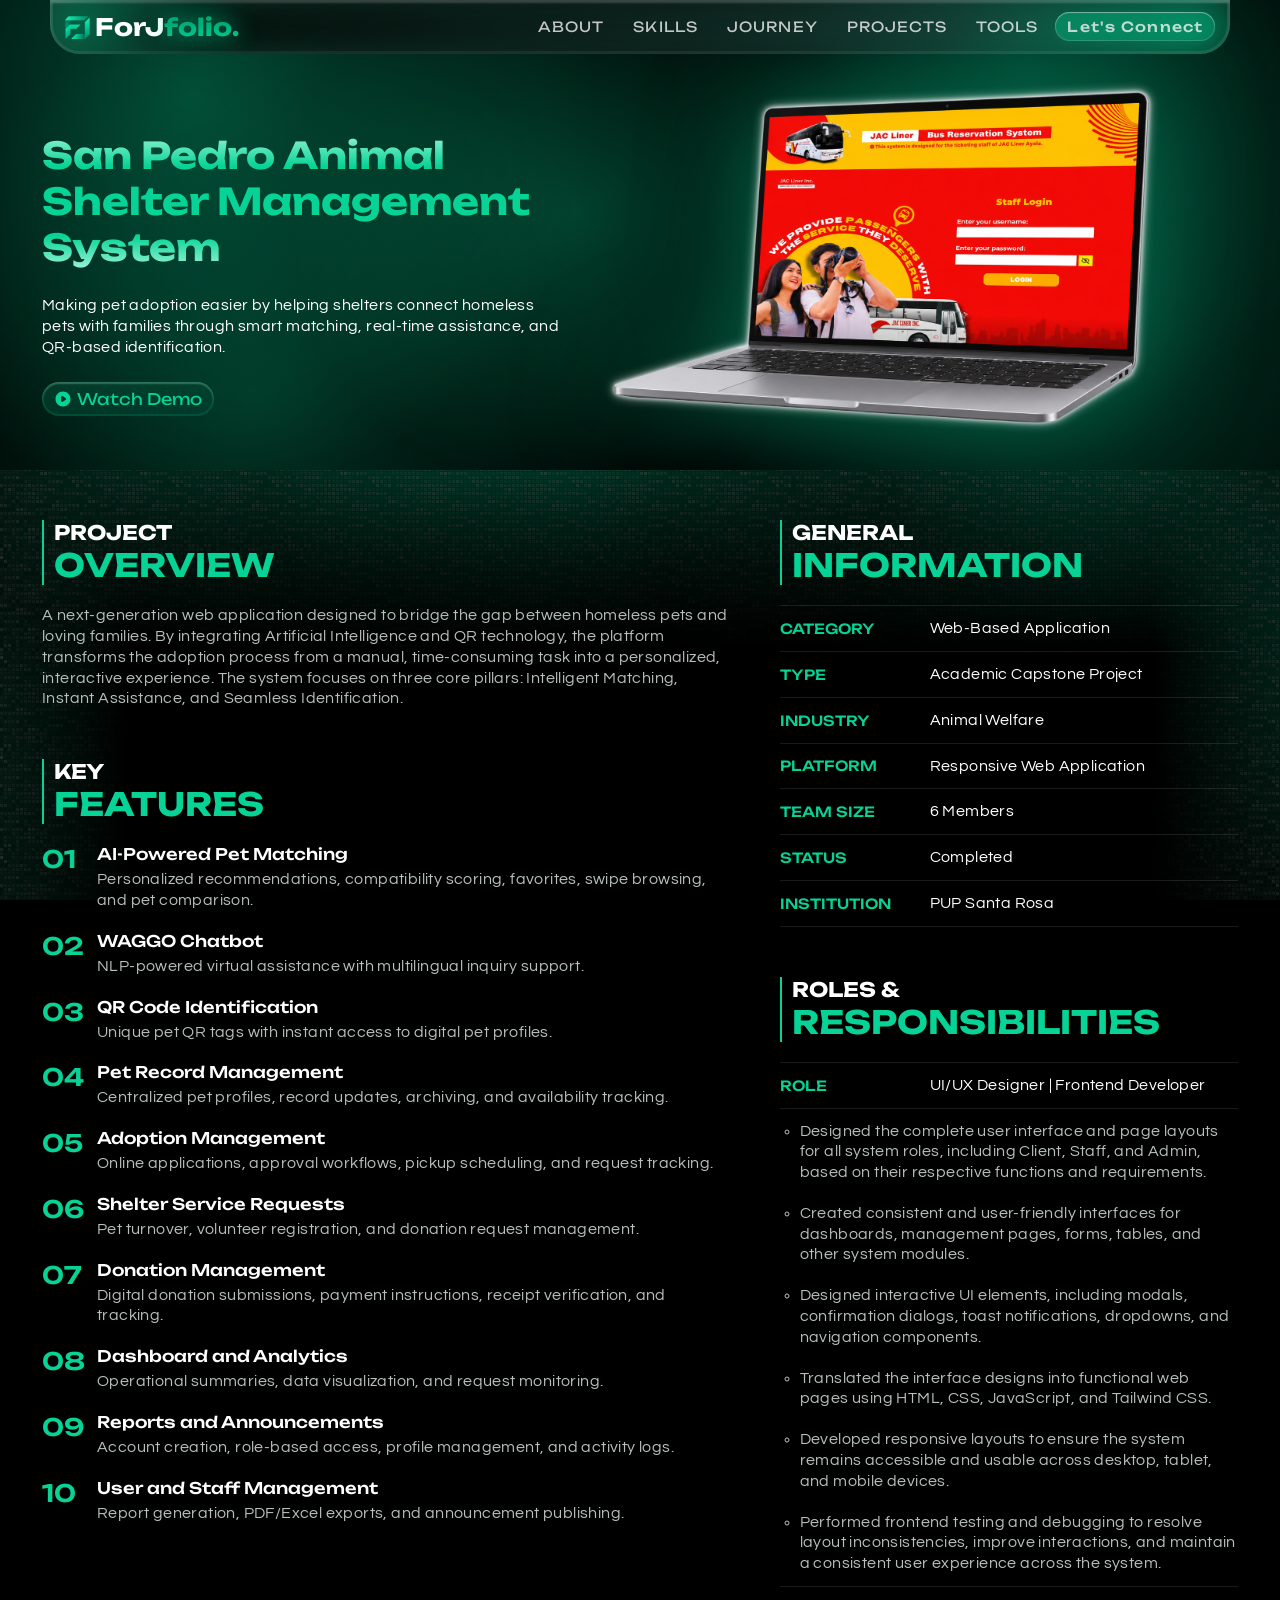
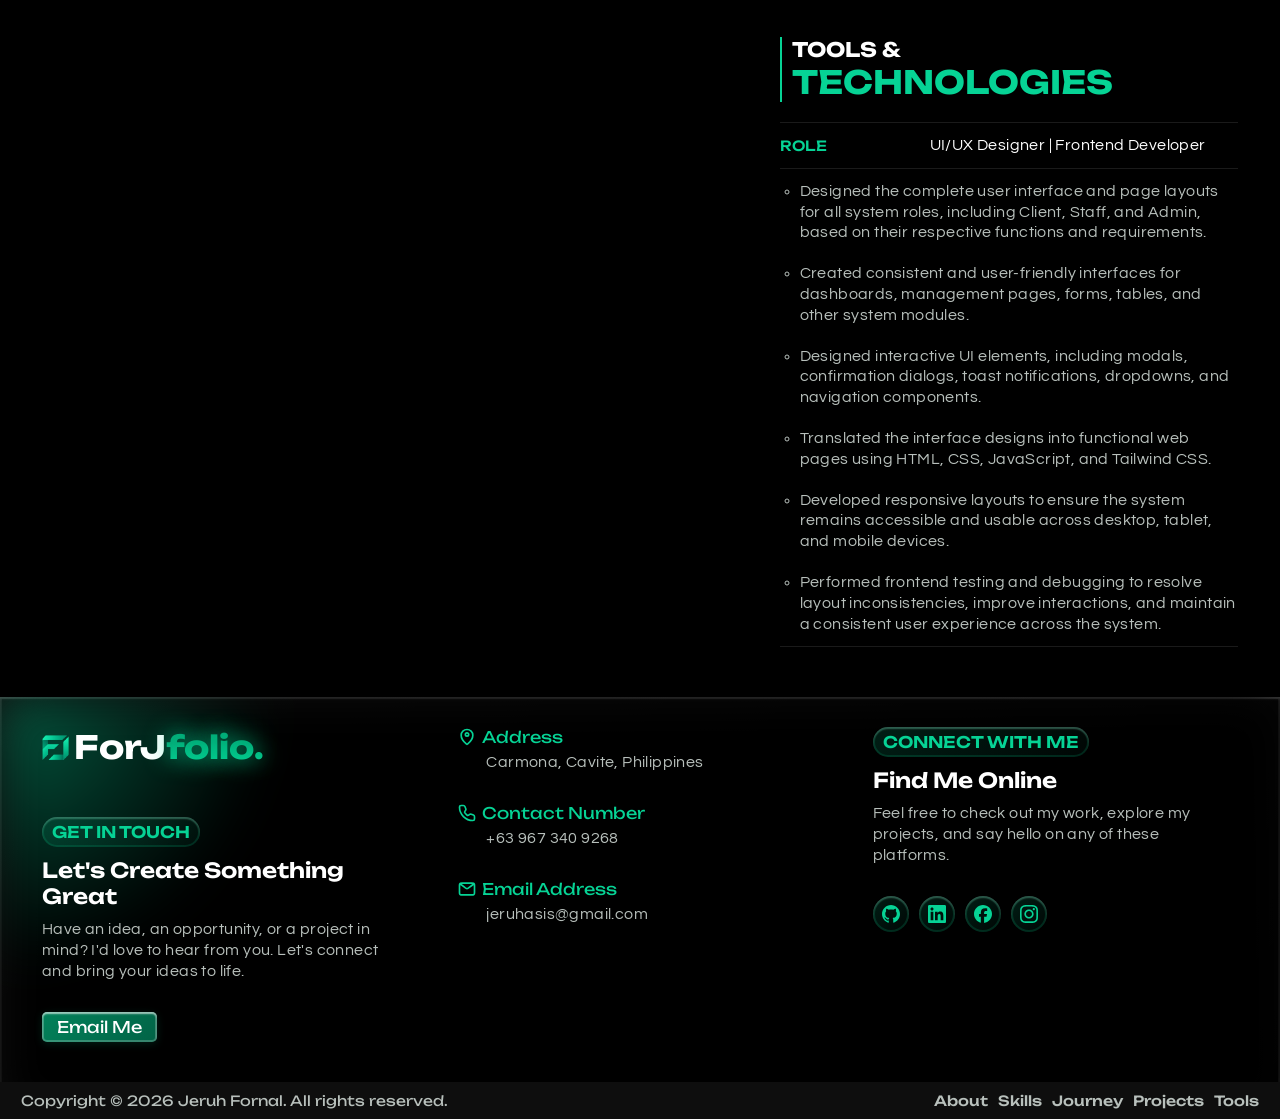
==== commit 15e07881: "change to Questrial" ====
--- a/san-pedro-animal-shelter.html
+++ b/san-pedro-animal-shelter.html
@@ -19,7 +19,7 @@
         <!-- Google Fonts -->
         <link href="https://fonts.googleapis.com/css2?family=Unbounded:wght@400;500;600;700;800&display=swap" rel="stylesheet" media="print" onload="this.media='all'">
         <link href="https://fonts.googleapis.com/css2?family=Archivo:wdth,wght@62.5..125,100..900&display=swap" rel="stylesheet" media="print" onload="this.media='all'">
-        <link href="https://fonts.googleapis.com/css2?family=Manrope:wght@200..800&display=swap" rel="stylesheet">        <!-- Favicon -->
+        <link href="https://fonts.googleapis.com/css2?family=Questrial&display=swap" rel="stylesheet">        
         <link rel="icon" type="image/png" href="images/logo.webp">
         <!-- Preload Swiper CSS -->
         <link rel="preload" href="https://cdn.jsdelivr.net/npm/swiper@11/swiper-bundle.min.css" as="style" onload="this.onload=null;this.rel='stylesheet'">
--- a/style.css
+++ b/style.css
@@ -23,6 +23,7 @@
     --gallery-counter-font-size: 14px;
     --section-x-margin: 84px;
     --section-y-margin: 75px;
+    --body-font: 16px;
 }
 
 li, ul {
@@ -490,9 +491,9 @@
 
 
 .long-desc {
-    font-family: "Manrope", sans-serif;
+    font-family: "Questrial", sans-serif;
     max-width: 300px;
-    font-size: 14px;
+    font-size: var(--body-font);
     padding: 0.9em;
     letter-spacing: 0.025em;
     line-height: 1.3rem;
@@ -1142,8 +1143,8 @@
 
 .right-about-content .firstp, .right-about-content .secondp {
     color: white;
-    font-family: "Manrope", sans-serif;
-    font-size: 14px;
+    font-family: "Questrial", sans-serif;
+    font-size: var(--body-font);
     font-weight: normal;
     padding: 1em;
     letter-spacing: 0.025em;
@@ -1400,8 +1401,8 @@
 
 
 .expertise-description {
-    font-family: "Manrope", sans-serif;
-    font-size: 14px;
+    font-family: "Questrial", sans-serif;
+    font-size: var(--body-font);
     font-weight: normal;
     width: 80%;
     color: #B8C0BC;
@@ -1523,8 +1524,8 @@
 }
 
 .education-right p {
-    font-family: "Manrope", sans-serif;
-    font-size: 14px;
+    font-family: "Questrial", sans-serif;
+    font-size: var(--body-font);
     font-weight: normal;
     color: #B8C0BC;
     letter-spacing: 0.025em;
@@ -1772,8 +1773,8 @@
 
 
 .project-description {
-    font-family: "Manrope", sans-serif;
-    font-size: 14px;
+    font-family: "Questrial", sans-serif;
+    font-size: var(--body-font);
     font-weight: normal;
     color: #B8C0BC;
     letter-spacing: 0.025em;
@@ -2397,12 +2398,12 @@
 }
 
 .get-in-touch p, .social-connect p {
-    font-size: 14px;
+    font-size: var(--body-font);
     font-weight: normal;
     letter-spacing: 0.025em;
     color: #B8C0BC;
     line-height: 1.3rem;
-    font-family: "Manrope", sans-serif;
+    font-family: "Questrial", sans-serif;
     margin: 0;
 }
 
@@ -2453,12 +2454,12 @@
 }
 
 .info p {
-    font-size: 14px;
+    font-size: var(--body-font);
     font-weight: normal;
     letter-spacing: 0.025em;
     color: #B8C0BC;
     line-height: 1.3rem;
-    font-family: "Manrope", sans-serif;
+    font-family: "Questrial", sans-serif;
     margin: 0 0 0 29px;
 }
 
@@ -3895,6 +3896,7 @@
     --gallery-modal-padding: 20px;
     --gallery-counter-font-size: 13px;
     --section-x-margin: 20px;
+    --body-font: 13px;
 
 }
 
@@ -4028,7 +4030,6 @@
 
 .long-desc {
     line-height: 1.2rem; 
-    font-size: 13px;
     max-width: 60%;   
     border-radius: 18px;
 }
@@ -4380,13 +4381,11 @@
 }
 
 .expertise-description, .project-description, .education-right p, .social-connect p, .info p, .get-in-touch p {
-    font-size: 13px;
     width: 100%;
     line-height: 1.2rem;
 }
 
 .right-about-content .firstp, .right-about-content .secondp {
-    font-size: 13px;
     line-height: 1.2rem;
     max-width: 300px;
 }
@@ -4623,8 +4622,8 @@
 }
 
 .project-hero p, .project-details p {
-    font-family: "Manrope", sans-serif;
-    font-size: 14px;
+    font-family: "Questrial", sans-serif;
+    font-size: var(--body-font);
     letter-spacing: 0.025em;
     line-height: 1.3rem;
     color: #FFFFFF;
@@ -4741,9 +4740,9 @@
 
 .info-value {
     color: WHITE;
-    font-size: 14px;
+    font-size: var(--body-font);
     font-weight: normal;
-    font-family: "Manrope", sans-serif;
+    font-family: "Questrial", sans-serif;
     letter-spacing: 0.025em;
     line-height: 1.3rem;
 }
@@ -4781,8 +4780,8 @@
 }
 
 .features-list span p {
-    font-size: 14px;
-    font-family: "Manrope", sans-serif;
+    font-size: var(--body-font);
+    font-family: "Questrial", sans-serif;
     letter-spacing: 0.025em;
     line-height: 1.3rem;
     color: #B8C0BC;
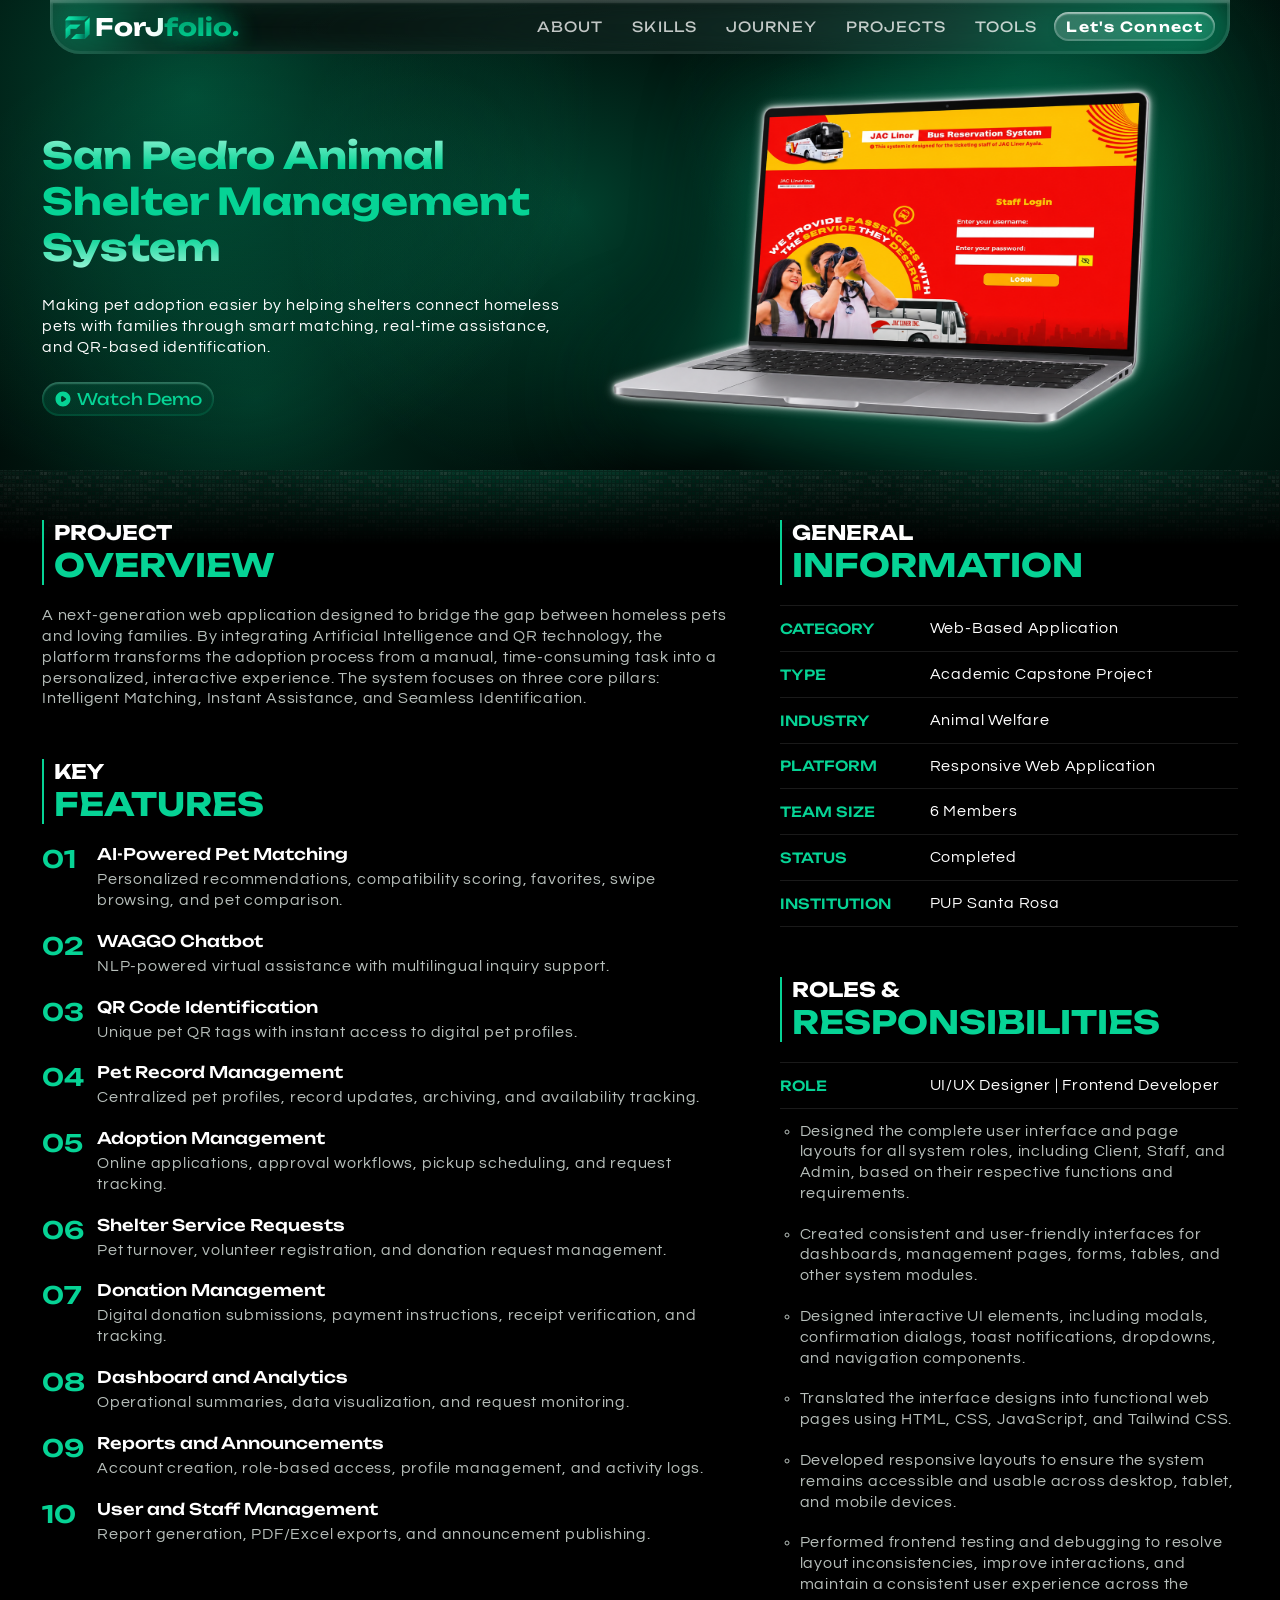
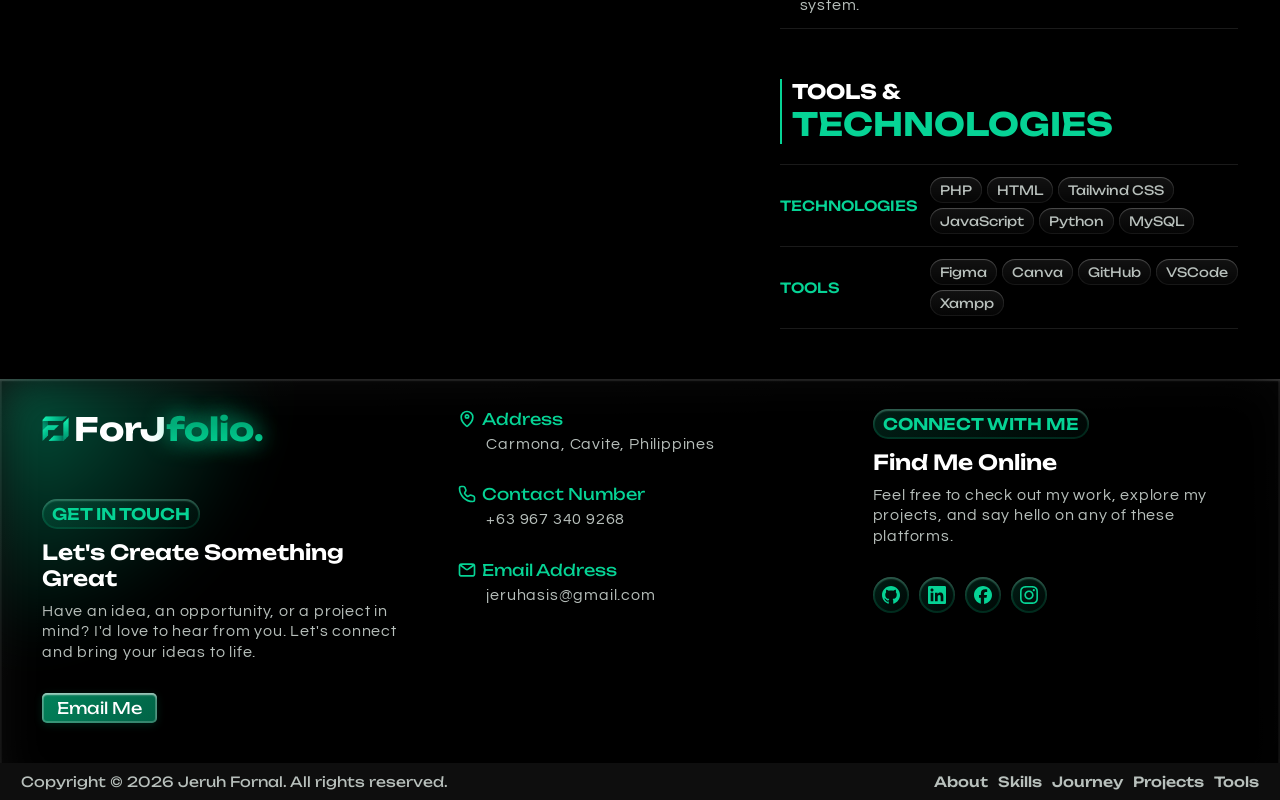
==== commit 53063488: "add separate script for project pages" ====
--- a/san-pedro-animal-shelter.html
+++ b/san-pedro-animal-shelter.html
@@ -3,7 +3,7 @@
     <head>
         <meta charset="UTF-8">
         <meta name="viewport" content="width=device-width, initial-scale=1.0">
-        <title>ForJFolio | Jeruh Fornal — Web Portfolio</title>
+        <title>San Pedro Animal Shelter Management System</title>
         <meta name="description" content="Explore ForJFolio, the portfolio of Jeruh Fornal, featuring projects in web development, UI/UX design, quality assurance, business analysis, and project management.">
         <meta name="robots" content="index, follow">
         <link rel="canonical" href="https://jeruhfornal.vercel.app/">
@@ -18,12 +18,8 @@
         <link rel="preconnect" href="https://fonts.gstatic.com" crossorigin>     
         <!-- Google Fonts -->
         <link href="https://fonts.googleapis.com/css2?family=Unbounded:wght@400;500;600;700;800&display=swap" rel="stylesheet" media="print" onload="this.media='all'">
-        <link href="https://fonts.googleapis.com/css2?family=Archivo:wdth,wght@62.5..125,100..900&display=swap" rel="stylesheet" media="print" onload="this.media='all'">
         <link href="https://fonts.googleapis.com/css2?family=Questrial&display=swap" rel="stylesheet">        
         <link rel="icon" type="image/png" href="images/logo.webp">
-        <!-- Preload Swiper CSS -->
-        <link rel="preload" href="https://cdn.jsdelivr.net/npm/swiper@11/swiper-bundle.min.css" as="style" onload="this.onload=null;this.rel='stylesheet'">
-        <noscript><link rel="stylesheet" href="https://cdn.jsdelivr.net/npm/swiper@11/swiper-bundle.min.css"></noscript>
         <!-- Main stylesheet -->
         <link rel="stylesheet" href="style.css">
     </head>
@@ -36,10 +32,10 @@
             <nav aria-label="Main navigation">
                 <ul>
                     <li><a href="index.html#about">About</a></li>
-                    <li><a href="#skills">Skills</a></li>
-                    <li><a href="#journey">Journey</a></li>
-                    <li><a href="#projects">Projects</a></li>
-                    <li><a href="#tools">Tools</a></li>
+                    <li><a href="index.html#skills">Skills</a></li>
+                    <li><a href="index.html#journey">Journey</a></li>
+                    <li><a href="index.html#projects">Projects</a></li>
+                    <li><a href="index.html#tools">Tools</a></li>
                     <li><a href="#contact" class="contact-btn">Let's Connect</a></li>
                 </ul>
             </nav>
@@ -72,11 +68,11 @@
                 </div>
                 <nav aria-label="Mobile navigation">
                     <ul class="mobile-selection">
-                        <li><a class="mobile-nav-link" href="#about">About</a></li>
-                        <li><a class="mobile-nav-link" href="#skills">Skills</a></li>
-                        <li><a class="mobile-nav-link" href="#journey">Journey</a></li>
-                        <li><a class="mobile-nav-link" href="#projects">Projects</a></li>
-                        <li><a class="mobile-nav-link" href="#tools">Tools</a></li>
+                        <li><a class="mobile-nav-link" href="index.html#about">About</a></li>
+                        <li><a class="mobile-nav-link" href="index.html#skills">Skills</a></li>
+                        <li><a class="mobile-nav-link" href="index.html#journey">Journey</a></li>
+                        <li><a class="mobile-nav-link" href="index.html#projects">Projects</a></li>
+                        <li><a class="mobile-nav-link" href="index.html#tools">Tools</a></li>
                         <li><a class="mobile-nav-link" href="#contact">Contact</a></li>
                     </ul>
                 </nav>
@@ -269,22 +265,47 @@
                                 </h2>
                                 <div class="project-info">
                                     <div class="info-row">
-                                        <span class="info-label">Role</span>
-                                        <span class="info-value">UI/UX Designer | Frontend Developer</span>
-                                    </div>
-                                    <ul class="info-row responsibility">                                        
-                                        <li class="info-value">Designed the complete user interface and page layouts for all system roles, including Client, Staff, and Admin, based on their respective functions and requirements.</li>
-                                        <li class="info-value">Created consistent and user-friendly interfaces for dashboards, management pages, forms, tables, and other system modules.</li>
-                                        <li class="info-value">Designed interactive UI elements, including modals, confirmation dialogs, toast notifications, dropdowns, and navigation components.</li>
-                                        <li class="info-value">Translated the interface designs into functional web pages using HTML, CSS, JavaScript, and Tailwind CSS.</li>
-                                        <li class="info-value">Developed responsive layouts to ensure the system remains accessible and usable across desktop, tablet, and mobile devices.</li>
-                                        <li class="info-value">Performed frontend testing and debugging to resolve layout inconsistencies, improve interactions, and maintain a consistent user experience across the system.</li>
-                                    </ul>
+                                        <span class="info-label">Technologies</span>
+                                        <ul class="tools-stack">
+                                            <li>PHP</li>
+                                            <li>HTML</li>
+                                            <li>Tailwind CSS</li>
+                                            <li>JavaScript</li>
+                                            <li>Python</li>
+                                            <li>MySQL</li>
+                                        </ul>
+                                    </div>
+                                    <div class="info-row">
+                                        <span class="info-label">Tools</span>
+                                        <ul class="tools-stack">
+                                            <li>Figma</li>
+                                            <li>Canva</li>
+                                            <li>GitHub</li>
+                                            <li>VSCode</li>
+                                            <li>Xampp</li>
+                                        </ul>
+                                    </div>
                                 </div>
                             </div>
                         </div>
                     </div>
                 </main>
+
+        <div class="video-modal" id="videoModal">
+            <span class="video-title"></span>
+            <p class="video-label"></p>
+            <a href="#" class="close-video" id="closeVideo">
+                <svg viewBox="0 0 24 24" fill="none" xmlns="http://www.w3.org/2000/svg">
+                <path d="M18 6L6 18M18 18L6 6" stroke="currentColor" stroke-width="3" stroke-linecap="round"/>
+                </svg>
+            </a>
+            <div class="video-container">
+                <video id="demoVideo" controls preload="metadata">
+                    <source id="videoSource" src="" type="video/mp4">
+                </video>
+            </div>
+        </div>
+
         <footer id="contact">
 
            <div class="mid-footer">
@@ -397,4 +418,5 @@
                 </div>
             </div>
         </footer>   
+<script src="page-script.js" defer></script>
 </body>
--- a/style.css
+++ b/style.css
@@ -24,6 +24,8 @@
     --section-x-margin: 84px;
     --section-y-margin: 75px;
     --body-font: 16px;
+    --unbounded-body-font: 16px;
+    --body-letter-spacing: 0.05em;
 }
 
 li, ul {
@@ -495,7 +497,7 @@
     max-width: 300px;
     font-size: var(--body-font);
     padding: 0.9em;
-    letter-spacing: 0.025em;
+    letter-spacing: var(--body-letter-spacing);
     line-height: 1.3rem;
     color: #FFFFFF;
     margin: 0 0 0 auto;
@@ -1147,7 +1149,7 @@
     font-size: var(--body-font);
     font-weight: normal;
     padding: 1em;
-    letter-spacing: 0.025em;
+    letter-spacing: var(--body-letter-spacing);
     color: #B8C0BC;
     line-height: 1.3rem;
     max-width: 450px;
@@ -1406,7 +1408,7 @@
     font-weight: normal;
     width: 80%;
     color: #B8C0BC;
-    letter-spacing: 0.025em;
+    letter-spacing: var(--body-letter-spacing);
     line-height: 1.3rem;
 }
 
@@ -1528,7 +1530,7 @@
     font-size: var(--body-font);
     font-weight: normal;
     color: #B8C0BC;
-    letter-spacing: 0.025em;
+    letter-spacing: var(--body-letter-spacing);
     line-height: 1.3rem;
 }
 .honors {
@@ -1637,7 +1639,7 @@
     gap: 7px;
     cursor: pointer;
     background-color: transparent;
-    font-size: 16px;
+    font-size: var(--unbounded-body-font);
     
 }
 
@@ -1777,7 +1779,7 @@
     font-size: var(--body-font);
     font-weight: normal;
     color: #B8C0BC;
-    letter-spacing: 0.025em;
+    letter-spacing: var(--body-letter-spacing);
     line-height: 1.3rem;    
 }
 
@@ -1789,7 +1791,7 @@
 
 .project-name .role {
     font-family: "Unbounded", sans-serif;
-    font-size: 16px;
+    font-size: var(--unbounded-body-font);
     line-height: 1.15;
     font-weight: 600;
     color: white;
@@ -1833,7 +1835,7 @@
     font-weight: 500;
     color: #B8C0BC;
     margin: 0;
-    font-size: 16px;
+    font-size: var(--unbounded-body-font);
 }
 
 .tools-stack {
@@ -2383,7 +2385,7 @@
         inset 0 0 0 2px #03a27135;
     width: fit-content;
     border-radius: 999px;
-    font-size: 1rem;
+    font-size: var(--unbounded-body-font);
     font-weight: 600;
     text-transform: uppercase;
 
@@ -2400,7 +2402,7 @@
 .get-in-touch p, .social-connect p {
     font-size: var(--body-font);
     font-weight: normal;
-    letter-spacing: 0.025em;
+    letter-spacing: var(--body-letter-spacing);
     color: #B8C0BC;
     line-height: 1.3rem;
     font-family: "Questrial", sans-serif;
@@ -2425,6 +2427,7 @@
     text-decoration: none;
     cursor: pointer;
     border-radius: 5px;
+    font-size: var(--unbounded-body-font);
 }
 
 .other-infos {
@@ -2445,6 +2448,7 @@
     color: #06d395;
     font-family: "Unbounded", sans-serif;
     align-items: center;
+    font-size: var(--unbounded-body-font);
 }
 
 .info svg {
@@ -2456,7 +2460,7 @@
 .info p {
     font-size: var(--body-font);
     font-weight: normal;
-    letter-spacing: 0.025em;
+    letter-spacing: var(--body-letter-spacing);
     color: #B8C0BC;
     line-height: 1.3rem;
     font-family: "Questrial", sans-serif;
@@ -2545,7 +2549,7 @@
     margin: 0;
     color: #06d395;
     font-family: "Unbounded", sans-serif;
-    font-size: 16px;
+    font-size: var(--unbounded-body-font);
     text-align: center;
     font-weight: 500;
     padding: 10px 16px;
@@ -3286,6 +3290,238 @@
     0 0 30px #4fd9a9a4;
 }
 
+
+.project-hero {
+    padding: 79px var(--section-x-margin) 25px var(--section-x-margin);
+    display: grid;
+    grid-template-columns: 1fr 1.25fr;
+    gap: 25px;
+    align-items: center;
+    position: relative;
+    isolation: isolate;
+    overflow: hidden;
+    margin: -54px 0 0 0;
+background:
+    radial-gradient(circle at 15% 20%, rgba(3, 162, 113, 0.45), transparent 35%),
+    radial-gradient(circle at 80% 15%, rgba(3, 162, 113, 0.35), transparent 32%),
+    radial-gradient(circle at 45% 45%, rgba(3, 162, 113, 0.40), transparent 38%),
+    radial-gradient(circle at 85% 65%, rgba(3, 162, 113, 0.35), transparent 35%),
+    radial-gradient(circle at 20% 85%, rgba(3, 162, 113, 0.30), transparent 35%),
+    #000000;
+}
+
+.project-hero img {
+    width: 100%;
+    height: auto;
+    filter: drop-shadow(0 0 2px white)
+            drop-shadow(0 0 5px rgba(255, 255, 255, 0.65))
+            drop-shadow(0px 4px 53.1px #026b4c);
+
+
+}
+
+.project-hero h1 {
+    font-family: "Unbounded", sans-serif;
+    font-size: 2.3rem;
+    background: linear-gradient(
+        180deg,
+        #9cf5d8 0%,
+        #06d395 25%,
+        #06d395 75%,       
+        #9cf5d8 100%
+    );
+    -webkit-background-clip: text;
+    background-clip: text;
+    color: transparent;
+}
+
+.project-hero p, .project-details p {
+    font-family: "Questrial", sans-serif;
+    font-size: var(--body-font);
+    letter-spacing: var(--body-letter-spacing);
+    line-height: 1.3rem;
+    color: #FFFFFF;
+    font-weight: 500;
+
+}
+
+.project-button {
+    justify-content: flex-start;
+    align-self: flex-start;
+    margin-top: 25px;
+}
+
+.project-button a {
+    font-size: var(--unbounded-body-font);
+    padding: 7px 12px;
+    box-shadow:
+        inset 0 2px 2px #ffffff30,
+        inset 0 0 0 2px #03a27135;
+}
+
+.project-button svg {
+    width: auto;
+    height: 18px;
+}
+
+.project-details {
+    position: relative;
+    isolation: isolate;
+    padding: 50px var(--section-x-margin);
+    display: grid;
+    grid-template-columns: 1.50fr 1fr;
+    gap: 50px;
+}
+
+.project-details::before {
+    content: "";
+    position: absolute;
+    inset: 0;
+    background-color: #000;
+    z-index: -1;
+
+    -webkit-mask-image: linear-gradient(
+        to bottom,
+        transparent 0%,
+        black 5%,
+        black 95%,
+        transparent 100%
+    );
+
+    mask-image: linear-gradient(
+        to bottom,
+        transparent 0%,
+        black 5%,
+        black 95%,
+        transparent 100%
+    );
+}
+
+.project-details .left-project, .project-details .right-project {
+    width: 100%;
+    display: flex;
+    flex-direction: column;
+    gap: 50px;
+}
+
+.left-project .about-proj, .right-project .information, .left-project .proj-features, .right-project .role {
+    width: 100%;
+    display: flex;
+    flex-direction: column;
+    gap: 20px;
+}
+
+.project-details h2 {
+    font-size: 20px;
+    font-family: "Unbounded";
+    color: white;
+    margin:0;
+    text-transform: uppercase;
+    display: flex;
+    flex-direction: column;
+    border-left: 2px solid #06d395;
+    padding-left: 10px;  
+}
+
+.project-details h2 span {
+    font-size: 32px;
+    color: #06d395;
+}
+
+.project-details p {
+    color: #B8C0BC;
+    margin:0;
+    font-weight: normal;
+}
+
+.project-info {
+    width: 100%;
+    border-top: 1px solid #ffffff1a;
+}
+
+.info-row {
+    display: grid;
+    grid-template-columns: 130px 1fr;
+    gap: 20px;
+    padding: 12px 0;
+    border-bottom: 1px solid #ffffff1a;
+    align-items: center;
+}
+
+.info-label {
+    color: #06d395;
+    font-size: 14px;
+    font-family: "Unbounded";
+    font-weight: 500;
+    text-transform: uppercase;
+}
+
+.info-value {
+    color: WHITE;
+    font-size: var(--body-font);
+    font-weight: normal;
+    font-family: "Questrial", sans-serif;
+    letter-spacing: var(--body-letter-spacing);
+    line-height: 1.3rem;
+}
+
+.features-list {
+   display: flex; 
+   flex-direction: column;
+   gap: 20px;
+}
+
+.features-list li {
+    display: flex;
+    align-items: start;
+    gap: 20px;
+    font-family: "Unbounded";
+    font-size: 24px;
+}
+
+.features-list li .number {
+    width: 35px;
+    flex-shrink: 0;
+    font-family: "Unbounded";
+    font-size: 24px;
+    color:#06d395;
+    font-weight: 600;
+}
+
+.features-list li span {
+    display: flex;
+    flex-direction: column;
+    font-weight: 500;
+    color: white;
+    gap:5px;
+    font-size: var(--unbounded-body-font);
+}
+
+.features-list span p {
+    font-size: var(--body-font);
+    font-family: "Questrial", sans-serif;
+    letter-spacing: var(--body-letter-spacing);
+    line-height: 1.3rem;
+    color: #B8C0BC;
+}
+
+.responsibility {
+    padding-left: 20px;
+    list-style-position: outside;
+    grid-template-columns: 1fr;
+}
+
+.responsibility li {
+    list-style: circle;
+    color: #B8C0BC;
+}
+
+.hash-arrival .reveal-card,
+.hash-arrival .reveal-title {
+    opacity: 0 !important;
+    visibility: hidden !important;
+    transition: none !important;
+}
 @media (max-width: 1317px) {
 :root {
     --section-x-margin: 42px;
@@ -3678,7 +3914,6 @@
 
 @media (max-width: 768px) {
 
-
 .gallery-prev,
 .gallery-next {
     top: auto;
@@ -3769,11 +4004,8 @@
 .get-in-touch .logo-text {
     font-size: 1.8rem;
 }
-.first-hook, .info a, .get-in-touch a {
-    font-size: 14px;
-}
+
 .picker button {
-    font-size: 14px;
     padding: 5px 10px;
 }
 .honors span svg, .picker svg, .button-links svg {
@@ -3897,9 +4129,28 @@
     --gallery-counter-font-size: 13px;
     --section-x-margin: 20px;
     --body-font: 13px;
-
-}
-
+    --unbounded-body-font: 14px;
+    --body-letter-spacing: 0.025em;
+
+}
+.project-name h3, .contribution-header h2 {
+    font-size: 18px;
+}
+.project-hero, .project-details {
+    grid-template-columns: minmax(0, 1fr);
+}
+
+.project-hero h1 {
+    font-size: 1.8rem;
+}
+
+.project-details h2 {
+    font-size: 16px;
+}
+
+.project-details h2 span {
+    font-size: 24px;
+}
 .diagonal-marquee {
     height: 375px;
 }
@@ -3950,9 +4201,17 @@
     right: 22%;
 }
 
-.gallery-image, .video-container video {
-    max-width: 100%;
+.video-container, .gallery-container {
+    width: calc(100% + 40px);
+    max-width: none;
+    margin-inline: -20px;
+}
+
+.video-container video, .gallery-image {
+    width: 100%;
+    max-width: none;
     max-height: 50vh;
+    margin-inline: 0;
 }
 
 .gallery-counter {
@@ -4577,223 +4836,4 @@
 }   
 }
 
-.project-hero {
-    padding: 79px var(--section-x-margin) 25px var(--section-x-margin);
-    display: grid;
-    grid-template-columns: 1fr 1.25fr;
-    gap: 25px;
-    align-items: center;
-    position: relative;
-    isolation: isolate;
-    overflow: hidden;
-    margin: -54px 0 0 0;
-background:
-    radial-gradient(circle at 15% 20%, rgba(3, 162, 113, 0.45), transparent 35%),
-    radial-gradient(circle at 80% 15%, rgba(3, 162, 113, 0.35), transparent 32%),
-    radial-gradient(circle at 45% 45%, rgba(3, 162, 113, 0.40), transparent 38%),
-    radial-gradient(circle at 85% 65%, rgba(3, 162, 113, 0.35), transparent 35%),
-    radial-gradient(circle at 20% 85%, rgba(3, 162, 113, 0.30), transparent 35%),
-    #000000;
-}
-
-.project-hero img {
-    width: 100%;
-    height: auto;
-    filter: drop-shadow(0 0 2px white)
-            drop-shadow(0 0 5px rgba(255, 255, 255, 0.65))
-            drop-shadow(0px 4px 53.1px #026b4c);
-
-
-}
-
-.project-hero h1 {
-    font-family: "Unbounded", sans-serif;
-    font-size: 2.3rem;
-    background: linear-gradient(
-        180deg,
-        #9cf5d8 0%,
-        #06d395 25%,
-        #06d395 75%,       
-        #9cf5d8 100%
-    );
-    -webkit-background-clip: text;
-    background-clip: text;
-    color: transparent;
-}
-
-.project-hero p, .project-details p {
-    font-family: "Questrial", sans-serif;
-    font-size: var(--body-font);
-    letter-spacing: 0.025em;
-    line-height: 1.3rem;
-    color: #FFFFFF;
-    font-weight: 500;
-
-}
-
-.project-button {
-    justify-content: flex-start;
-    align-self: flex-start;
-    margin-top: 25px;
-}
-
-.project-button a {
-    font-size: 1rem;
-    padding: 7px 12px;
-    box-shadow:
-        inset 0 2px 2px #ffffff30,
-        inset 0 0 0 2px #03a27135;
-}
-
-.project-button svg {
-    width: auto;
-    height: 18px;
-}
-
-.project-details {
-    position: relative;
-    isolation: isolate;
-    padding: 50px var(--section-x-margin);
-    display: grid;
-    grid-template-columns: 1.50fr 1fr;
-    gap: 50px;
-}
-
-.project-details::before {
-    content: "";
-    position: absolute;
-    inset: 0;
-    background-color: #000;
-    z-index: -1;
-
-    -webkit-mask-image:
-        linear-gradient(to right, transparent 0%, black 10%, black 90%, transparent 100%),
-        linear-gradient(to bottom, transparent 0%, black 10%, black 90%, transparent 100%);
-
-    -webkit-mask-composite: source-in;
-
-    mask-image:
-        linear-gradient(to right, transparent 0%, black 10%, black 90%, transparent 100%),
-        linear-gradient(to bottom, transparent 0%, black 10%, black 90%, transparent 100%);
-
-    mask-composite: intersect;
-}
-
-.project-details .left-project, .project-details .right-project {
-    width: 100%;
-    display: flex;
-    flex-direction: column;
-    gap: 50px;
-}
-
-.left-project .about-proj, .right-project .information, .left-project .proj-features, .right-project .role {
-    width: 100%;
-    display: flex;
-    flex-direction: column;
-    gap: 20px;
-}
-
-.project-details h2 {
-    font-size: 20px;
-    font-family: "Unbounded";
-    color: white;
-    margin:0;
-    text-transform: uppercase;
-    display: flex;
-    flex-direction: column;
-    border-left: 2px solid #06d395;
-    padding-left: 10px;  
-}
-
-.project-details h2 span {
-    font-size: 32px;
-    color: #06d395;
-}
-
-.project-details p {
-    color: #B8C0BC;
-    margin:0;
-    font-weight: normal;
-}
-
-.project-info {
-    width: 100%;
-    border-top: 1px solid #ffffff1a;
-}
-
-.info-row {
-    display: grid;
-    grid-template-columns: 130px 1fr;
-    gap: 20px;
-    padding: 12px 0;
-    border-bottom: 1px solid #ffffff1a;
-    align-items: center;
-}
-
-.info-label {
-    color: #06d395;
-    font-size: 14px;
-    font-family: "Unbounded";
-    font-weight: 500;
-    text-transform: uppercase;
-}
-
-.info-value {
-    color: WHITE;
-    font-size: var(--body-font);
-    font-weight: normal;
-    font-family: "Questrial", sans-serif;
-    letter-spacing: 0.025em;
-    line-height: 1.3rem;
-}
-
-.features-list {
-   display: flex; 
-   flex-direction: column;
-   gap: 20px;
-}
-
-.features-list li {
-    display: flex;
-    align-items: start;
-    gap: 20px;
-    font-family: "Unbounded";
-    font-size: 24px;
-}
-
-.features-list li .number {
-    width: 35px;
-    flex-shrink: 0;
-    font-family: "Unbounded";
-    font-size: 24px;
-    color:#06d395;
-    font-weight: 600;
-}
-
-.features-list li span {
-    display: flex;
-    flex-direction: column;
-    font-weight: 500;
-    color: white;
-    gap:5px;
-    font-size: 16px;
-}
-
-.features-list span p {
-    font-size: var(--body-font);
-    font-family: "Questrial", sans-serif;
-    letter-spacing: 0.025em;
-    line-height: 1.3rem;
-    color: #B8C0BC;
-}
-
-.responsibility {
-    padding-left: 20px;
-    list-style-position: outside;
-    grid-template-columns: 1fr;
-}
-
-.responsibility li {
-    list-style: circle;
-    color: #B8C0BC;
-}
+
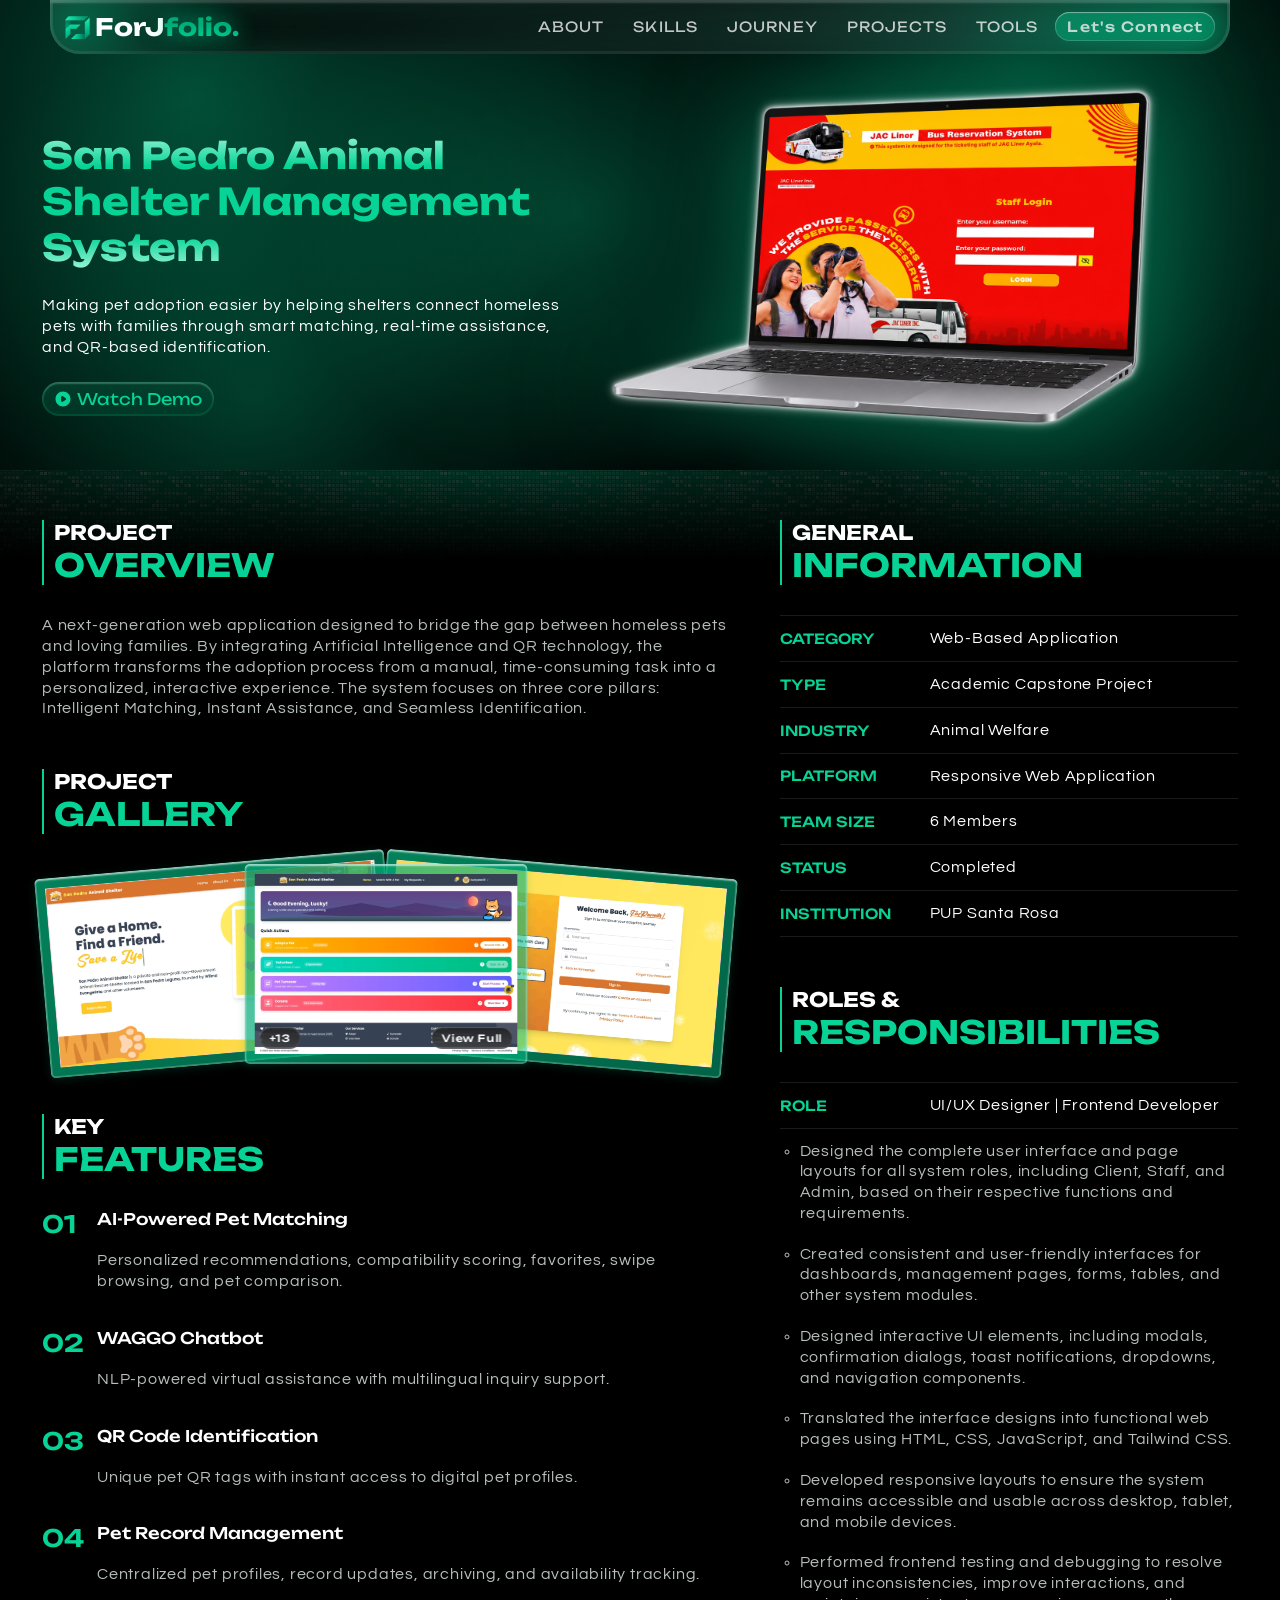
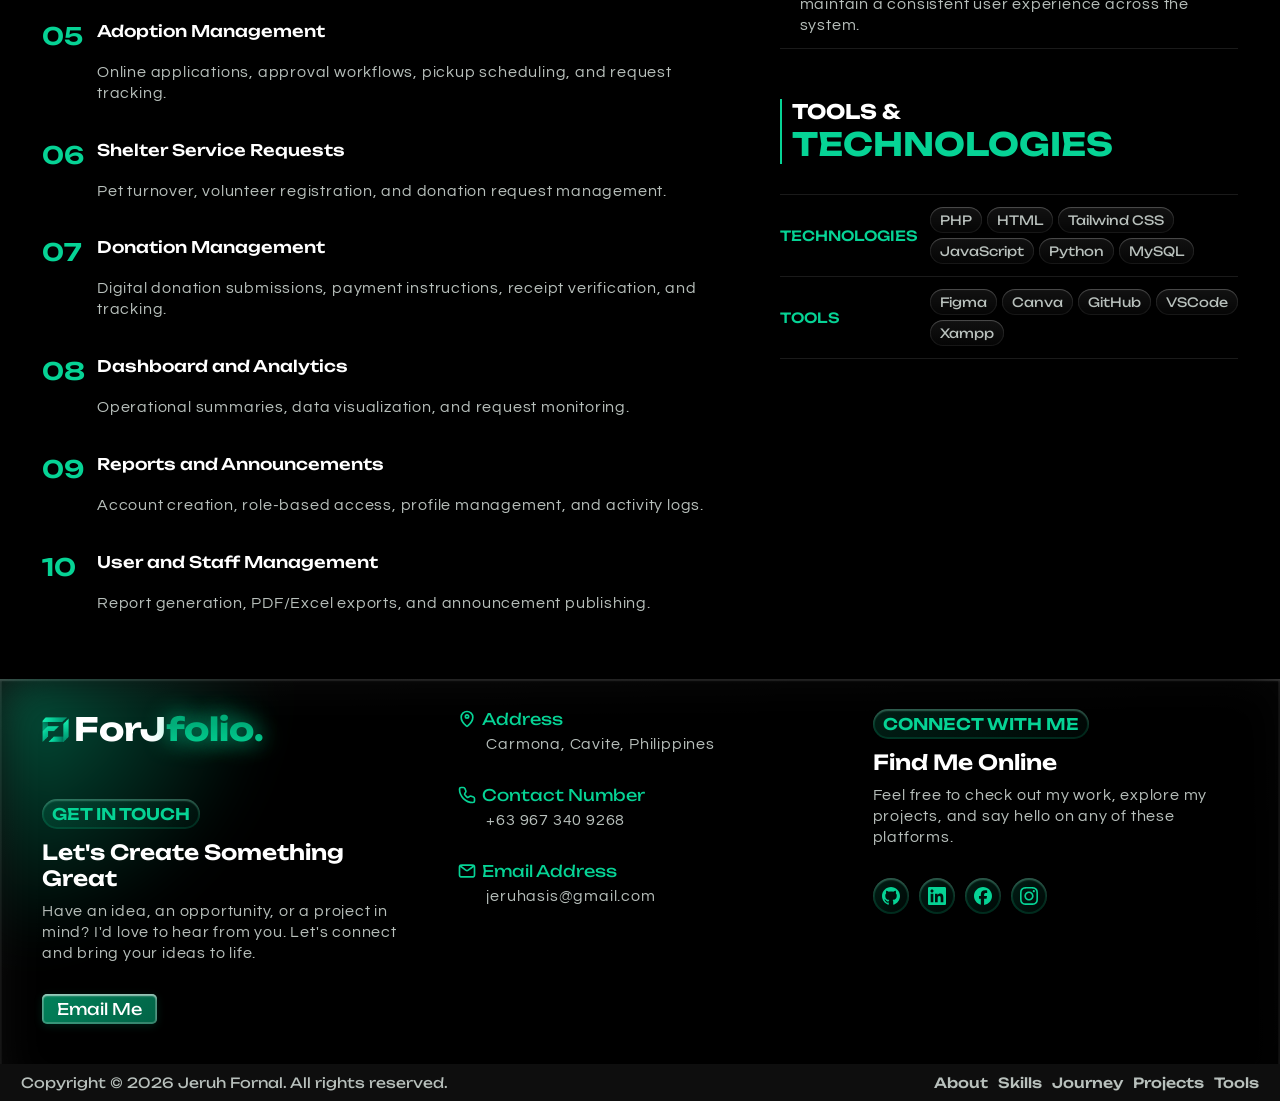
==== commit 2e7c0980: "final project-page layout" ====
--- a/san-pedro-animal-shelter.html
+++ b/san-pedro-animal-shelter.html
@@ -173,9 +173,25 @@
                                     Project 
                                     <span>Overview</span>
                                 </h2>
-                                <p>A next-generation web application designed to bridge the gap between homeless pets and loving families. By integrating Artificial Intelligence and QR technology, the platform transforms the adoption process from a manual, time-consuming task into a personalized, interactive experience. The system focuses on three core pillars: Intelligent Matching, Instant Assistance, and Seamless Identification.</p>
-                            </div>
-                            <div class="proj-features">
+                                <p class="overview">A next-generation web application designed to bridge the gap between homeless pets and loving families. By integrating Artificial Intelligence and QR technology, the platform transforms the adoption process from a manual, time-consuming task into a personalized, interactive experience. The system focuses on three core pillars: Intelligent Matching, Instant Assistance, and Seamless Identification.</p>
+                            </div>
+                            <div class="about-proj">
+                                <h2>
+                                    Project 
+                                    <span>Gallery</span>
+                                </h2>
+                                <button class="project-images" data-title="San Pedro Animal Shelter Management System" data-gallery="images/shelter-management-img.webp,images/shelter-management-img-2.webp,images/shelter-management-img-3.webp,images/shelter-management-img-4.webp,images/shelter-management-img-5.webp,images/shelter-management-img-6.webp,images/shelter-management-img-7.webp,images/shelter-management-img-8.webp,images/shelter-management-img-9.webp,images/shelter-management-img-10.webp,images/shelter-management-img-11.webp,images/shelter-management-img-12.webp,images/shelter-management-img-13.webp,images/shelter-management-img-14.webp" aria-label="View Shelter Management project gallery">
+                                    <div class="container-image"><img src="images/shelter-management-img-2.webp"></div>
+                                    <div class="container-image">
+                                        <img src="images/shelter-management-img.webp">
+                                        <span>View Full</span>
+                                         <p class="image-counter"> </p>
+                                    </div>
+                                    <div class="container-image"><img src="images/shelter-management-img-3.webp"></div>
+                                </button>
+
+                            </div>
+                            <div class="about-proj">
                                 <h2>
                                     Key 
                                     <span>Features</span>
@@ -306,6 +322,57 @@
             </div>
         </div>
 
+        <div class="pdf-modal" id="pdfModal">
+            <span class="pdf-title"></span>
+            <p class="pdf-label"></p>
+            <a href="#" class="close-pdf" id="closePdf">
+                <svg viewBox="0 0 24 24" fill="none" xmlns="http://www.w3.org/2000/svg">
+                <path d="M18 6L6 18M18 18L6 6" stroke="currentColor" stroke-width="3" stroke-linecap="round"/>
+                </svg>
+            </a>
+            <div class="pdf-container">
+                <a  href="files/Fornal_Resume.pdf" class="download-pdf" id="downloadPdf" download="Fornal_Resume.pdf">
+                    <svg viewBox="0 0 24 24" fill="none" xmlns="http://www.w3.org/2000/svg">
+                    <path d="M12 12V18M9 16L12 18L15 16M13 3.00087C12.9045 3 12.7973 3 12.6747 3H8.2002C7.08009 3 6.51962 3 6.0918 3.21799C5.71547 3.40973 5.40973 3.71547 5.21799 4.0918C5 4.51962 5 5.08009 5 6.2002V17.8002C5 18.9203 5 19.4801 5.21799 19.9079C5.40973 20.2842 5.71547 20.5905 6.0918 20.7822C6.5192 21 7.07899 21 8.19691 21H15.8031C16.921 21 17.48 21 17.9074 20.7822C18.2837 20.5905 18.5905 20.2842 18.7822 19.9079C19 19.4805 19 18.9215 19 17.8036V9.32568C19 9.20296 19 9.09561 18.9991 9M13 3.00087C13.2856 3.00347 13.4663 3.01385 13.6388 3.05526C13.8429 3.10425 14.0379 3.18526 14.2168 3.29492C14.4186 3.41857 14.5918 3.59182 14.9375 3.9375L18.063 7.06298C18.4089 7.40889 18.5809 7.58136 18.7046 7.78319C18.8142 7.96214 18.8953 8.15726 18.9443 8.36133C18.9857 8.53376 18.9963 8.71451 18.9991 9M13 3.00087V5.8C13 6.9201 13 7.47977 13.218 7.90759C13.4097 8.28392 13.7155 8.59048 14.0918 8.78223C14.5192 9 15.079 9 16.1969 9H18.9991M18.9991 9H19.0002" stroke-width="2" stroke-linecap="round" stroke-linejoin="round" stroke="currentColor"/>
+                    </svg>
+                    Download PDF
+                </a>
+                <iframe
+                    id="pdfViewer"
+                    title="PDF Viewer"
+                    loading="lazy"
+                    allow="fullscreen">
+                </iframe>
+            </div>
+        </div>
+
+        <div class="gallery-modal" id="galleryModal" aria-hidden="true">
+            <span class="gallery-title"></span>
+            <p class="modal-label">Preview</p>
+            <p class="gallery-counter"></p>
+            <button class="gallery-close" aria-label="Close gallery">
+                <svg viewBox="0 0 24 24" fill="none" xmlns="http://www.w3.org/2000/svg">
+                <path d="M18 6L6 18M18 18L6 6" stroke="currentColor" stroke-width="3" stroke-linecap="round"/>
+                </svg>
+
+            </button>
+            <button class="gallery-prev" aria-label="Previous image">
+                <svg viewBox="0 0 24 24" fill="none" xmlns="http://www.w3.org/2000/svg">
+                <path d="M10.6664 5L3.99976 12L10.6664 19M3.99976 12L19.9998 12" stroke="currentColor" stroke-width="3" stroke-linecap="round" stroke-linejoin="round"/>
+                </svg>
+            </button>
+
+            <div class="gallery-container">
+                <img class="gallery-image" src="" alt="">
+            </div>
+
+            <button class="gallery-next" aria-label="Next image">
+                <svg viewBox="0 0 24 24" fill="none" xmlns="http://www.w3.org/2000/svg">
+                <path d="M13.3333 19L20 12L13.3333 5M20 12L4 12" stroke="currentColor" stroke-width="3" stroke-linecap="round" stroke-linejoin="round"/>
+                </svg>
+            </button>
+        </div>
+
         <footer id="contact">
 
            <div class="mid-footer">
@@ -410,11 +477,11 @@
             <div class="lower-footer">
                 <p>Copyright © 2026 Jeruh Fornal. All rights reserved.</p>
                 <div class="explore">
-                    <a href="#about">About</a>
-                    <a href="#skills">Skills</a>
-                    <a href="#journey">Journey</a>
-                    <a href="#projects">Projects</a>
-                    <a href="#tools">Tools</a>
+                    <a href="index.html#about">About</a>
+                    <a href="index.html#skills">Skills</a>
+                    <a href="index.html#journey">Journey</a>
+                    <a href="index.html#projects">Projects</a>
+                    <a href="index.html#tools">Tools</a>
                 </div>
             </div>
         </footer>   
--- a/style.css
+++ b/style.css
@@ -2595,7 +2595,11 @@
     transform: scale(1.04);
 }
 
-.gallery-trigger span, .gallery-trigger p {
+.pointer-hover .project-images:hover .container-image:nth-child(2) {
+    transform: scale(1.04) translateX(-50%);
+}
+
+.project-images span, .project-images p {
     padding: 5px 10px;
     color: white;
     background: linear-gradient(#1d1d1ddc, #3d3d3dbb);
@@ -2605,18 +2609,17 @@
     border-radius: 999px;
     font-family: "Unbounded", sans-serif;
     position: absolute;
-    right: 5px;
-    bottom: 5px;
+    right: 15px;
+    bottom: 15px;
     font-weight: 500;
     backdrop-filter: blur(12px);
     -webkit-backdrop-filter: blur(12px); 
     font-size: 10px;
     letter-spacing: 0.06em;
 }
-
-.gallery-trigger p {
+.project-images p {
     right: auto;
-    left: 5px;
+    left: 15px;
     margin: 0;
 }
 
@@ -3335,7 +3338,7 @@
     color: transparent;
 }
 
-.project-hero p, .project-details p {
+.project-hero p, .overview {
     font-family: "Questrial", sans-serif;
     font-size: var(--body-font);
     letter-spacing: var(--body-letter-spacing);
@@ -3369,7 +3372,7 @@
     isolation: isolate;
     padding: 50px var(--section-x-margin);
     display: grid;
-    grid-template-columns: 1.50fr 1fr;
+    grid-template-columns: minmax(0, 1.5fr) minmax(0, 1fr);
     gap: 50px;
 }
 
@@ -3404,11 +3407,11 @@
     gap: 50px;
 }
 
-.left-project .about-proj, .right-project .information, .left-project .proj-features, .right-project .role {
+.left-project .about-proj, .right-project .information, .right-project .role {
     width: 100%;
     display: flex;
     flex-direction: column;
-    gap: 20px;
+    gap: 30px;
 }
 
 .project-details h2 {
@@ -3428,7 +3431,7 @@
     color: #06d395;
 }
 
-.project-details p {
+.overview {
     color: #B8C0BC;
     margin:0;
     font-weight: normal;
@@ -3521,6 +3524,69 @@
     opacity: 0 !important;
     visibility: hidden !important;
     transition: none !important;
+}
+
+.project-images {
+    display: flex;
+    position: relative;
+    height: 200px;
+    width: 100%;
+    min-width: 0;
+    align-items: center;
+    background: transparent;
+    cursor: pointer;
+    padding: 0;
+    border: none;
+}
+
+/* Plain wrapper: no padding or background, it only shrinks */
+.container-image {
+    position: relative;
+    height: 100%;
+    flex: 0 1 auto;
+    min-width: 0;
+    display: flex;
+    align-items: center;
+    justify-content: center;
+}
+
+.container-image:first-child { justify-content: flex-start; }
+.container-image:last-child  { justify-content: flex-end; }
+
+/* The image carries the padding and the styling */
+.container-image img {
+    display: block;
+    box-sizing: border-box;
+    height: 100%;
+    width: auto;
+    max-width: none;
+    flex-shrink: 0;
+    padding: 10px;
+    background: linear-gradient(135deg, #03a271cc, #02c58b80);
+    box-shadow:
+        inset 0 2px 2px #ffffff80,
+        inset 0 0 0 2px #ffffff35,
+        0 2px 8px #03a27130;
+    border-radius: 5px;
+}
+
+.container-image:nth-child(1) {
+    z-index: 1;
+    transform: rotate(-5deg);
+}
+
+.container-image:nth-child(2) {
+    position: absolute;
+    left: 50%;
+    width: max-content;      /* don't cap the width at 50% of the parent */
+    transform: translateX(-50%);
+    z-index: 3;
+    transition: transform 0.3s ease;
+}
+
+.container-image:nth-child(3) {
+    z-index: 2;
+    transform: rotate(5deg);
 }
 @media (max-width: 1317px) {
 :root {
@@ -4133,6 +4199,11 @@
     --body-letter-spacing: 0.025em;
 
 }
+
+.project-images {
+    height: 150px;
+
+}
 .project-name h3, .contribution-header h2 {
     font-size: 18px;
 }
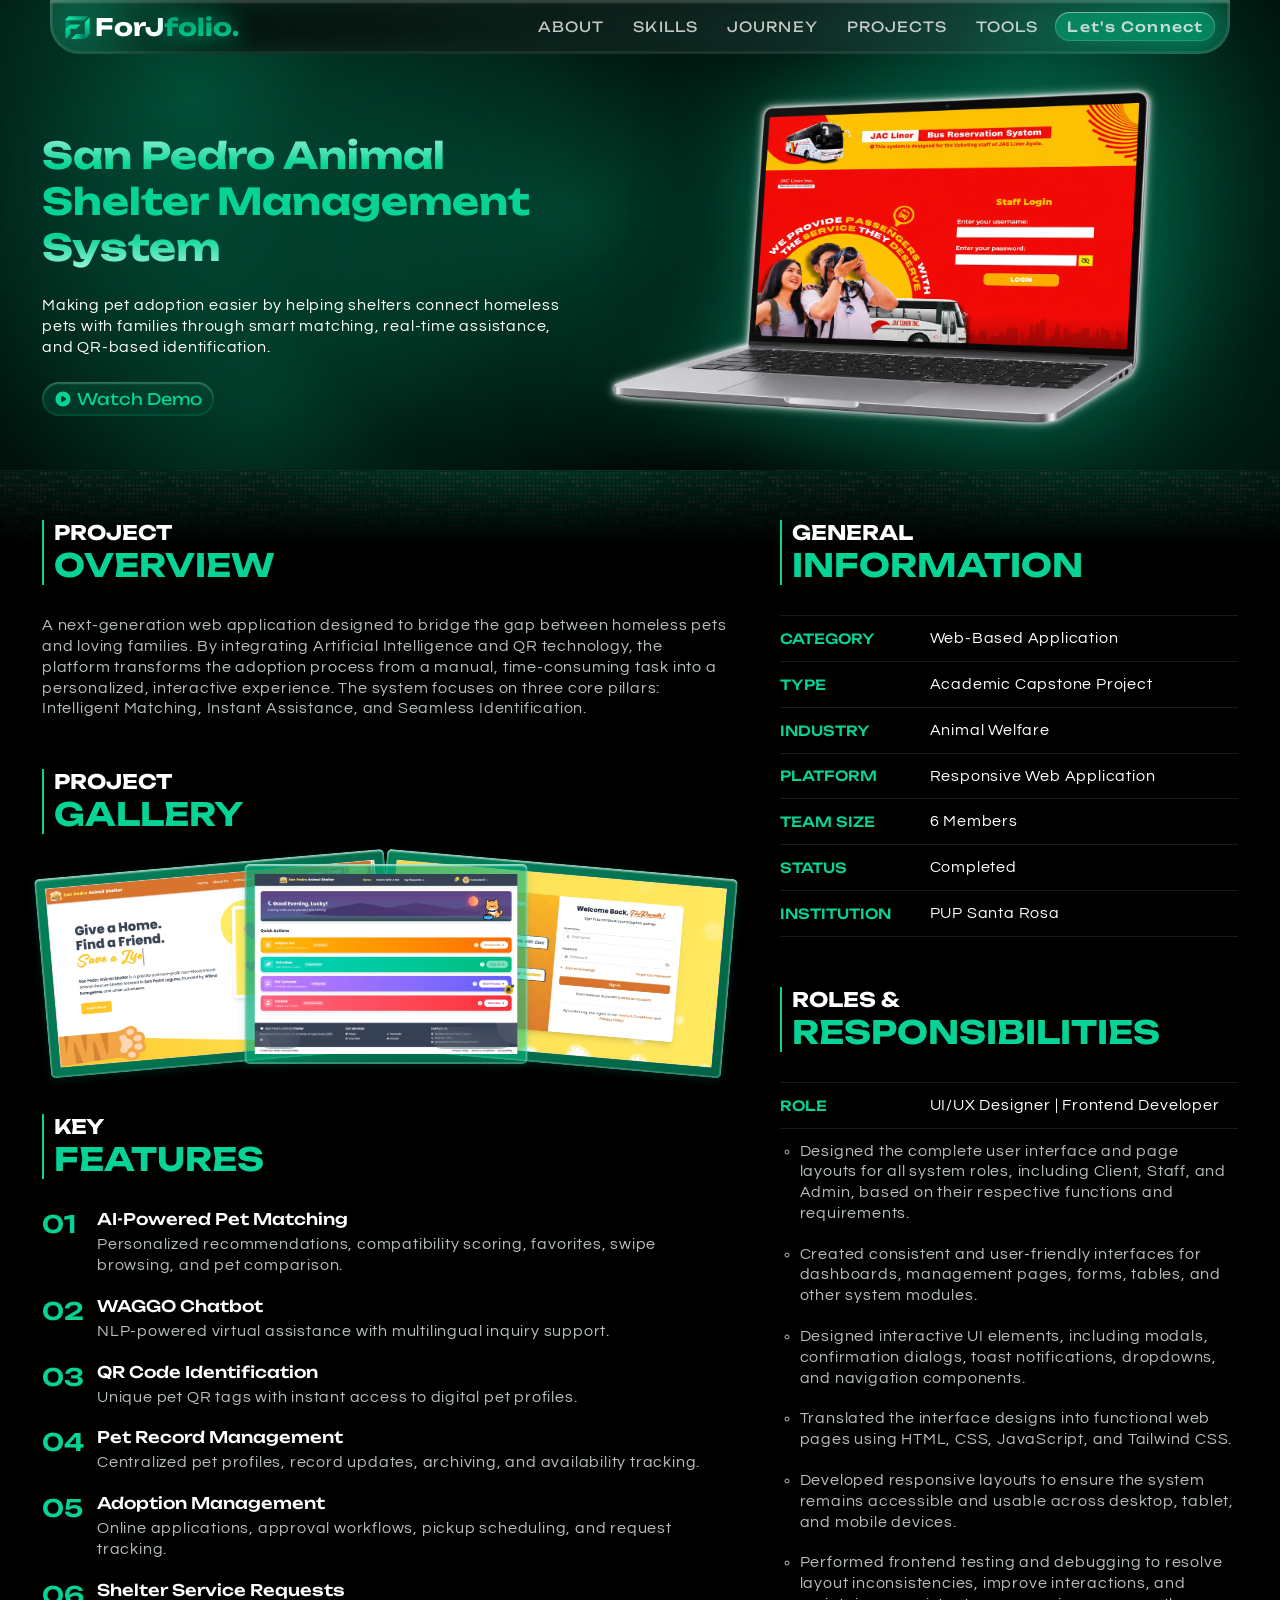
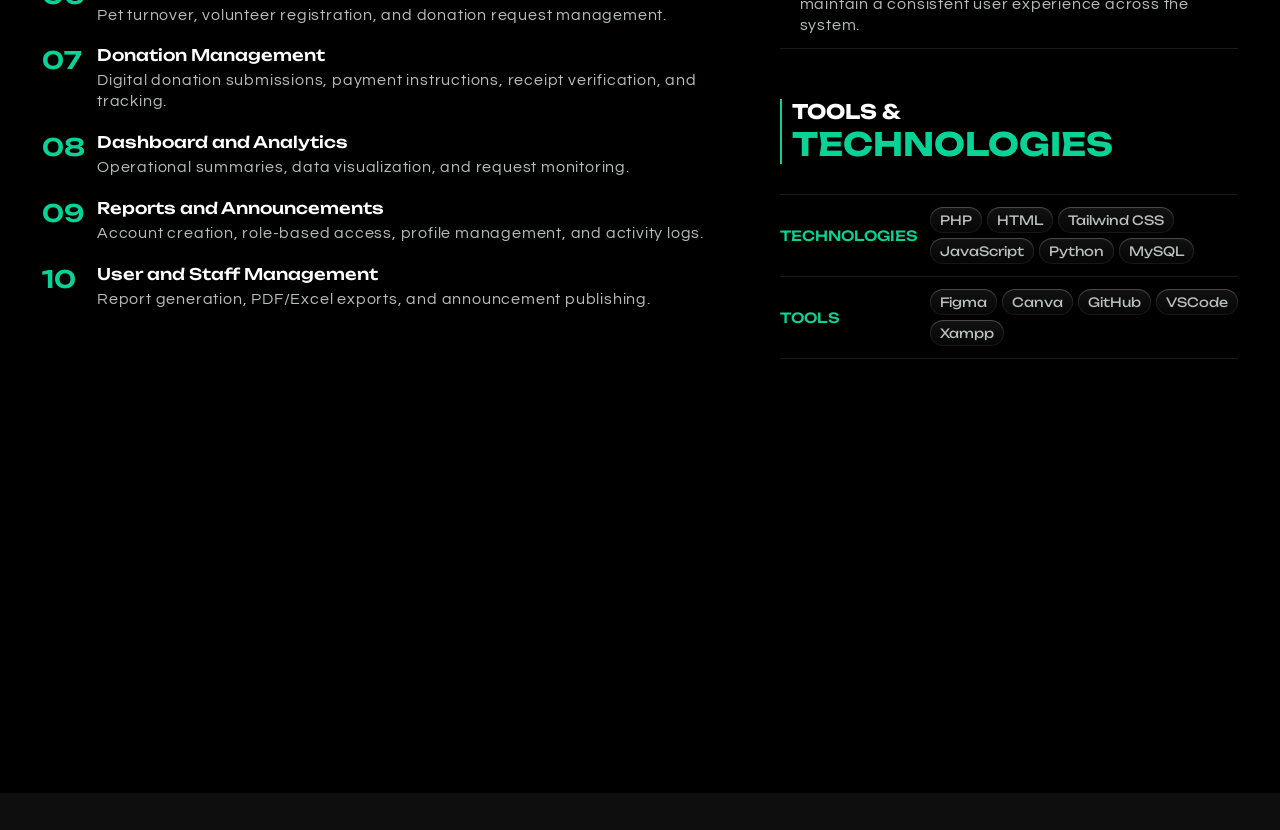
==== commit 5c49aeb0: "remove view full + image counter on project cards" ====
--- a/san-pedro-animal-shelter.html
+++ b/san-pedro-animal-shelter.html
@@ -25,7 +25,7 @@
     </head>
     <body>
         <header>
-            <a href="#home" class = "forjfolio">
+            <a href="index.html" class = "forjfolio">
                 <img src="images/logo.webp" fetchpriority="high" loading="eager" decoding="async" alt="Forjfolio" width="25" height="25">
                 <span class="sitename">ForJ<span class="desktop-second-text">folio.</span></span>
             </a>
@@ -41,7 +41,7 @@
             </nav>
 
             <div class = "mobile-nav">
-                <a href="#home" class="forjfolio-mobile">
+                <a href="index.html" class="forjfolio-mobile">
                     <img src="images/logo.webp" fetchpriority="high" loading="eager" decoding="async" alt="Forjfolio">
                     <span>ForJ<span class="nav-second-text">folio.</span></span>
                 </a>
--- a/style.css
+++ b/style.css
@@ -3506,6 +3506,7 @@
     letter-spacing: var(--body-letter-spacing);
     line-height: 1.3rem;
     color: #B8C0BC;
+    margin: 0;
 }
 
 .responsibility {
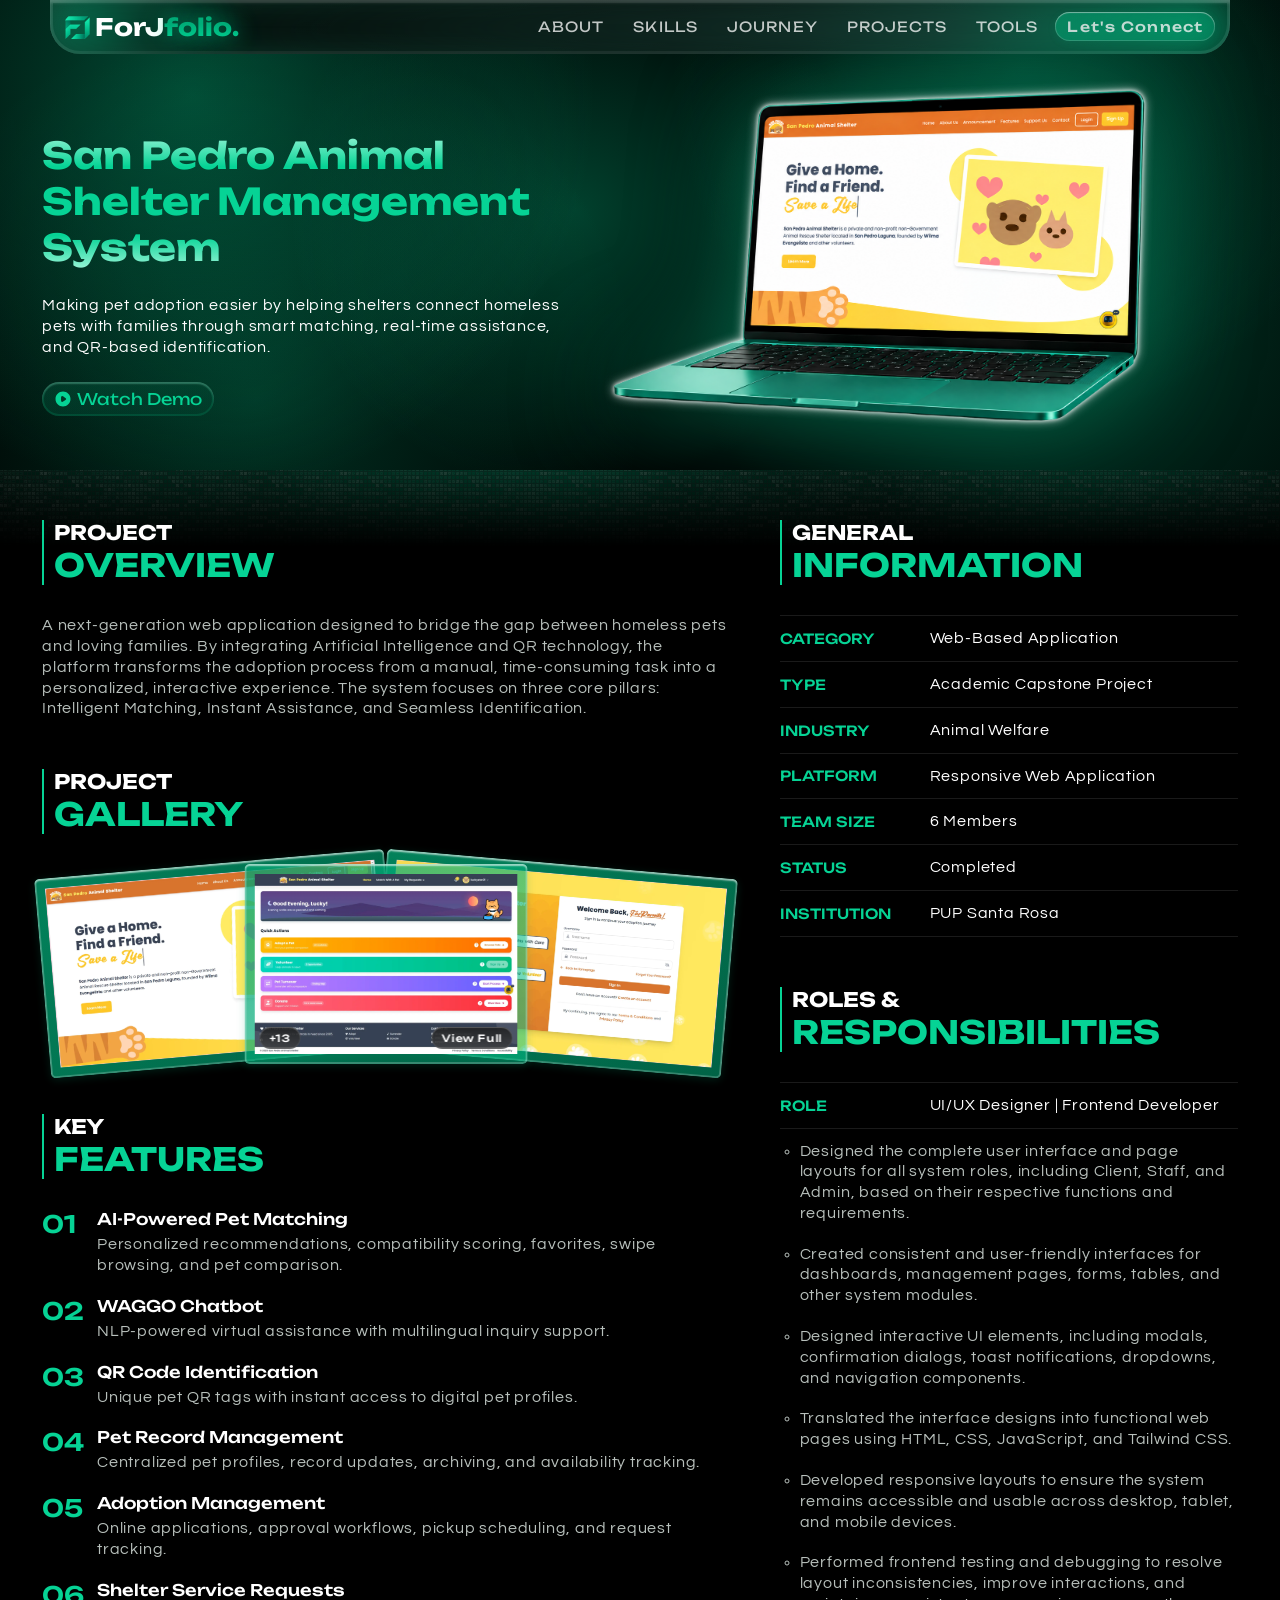
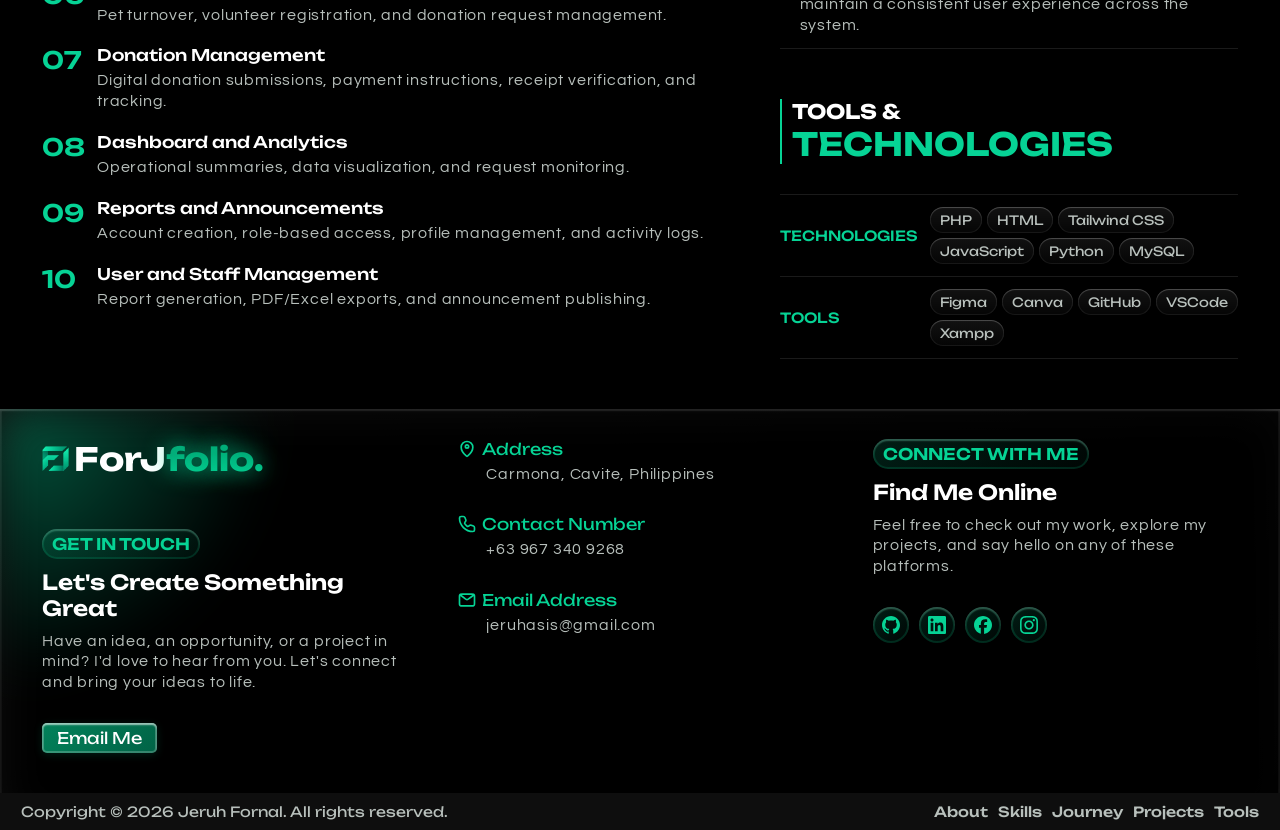
==== commit 4cf8b201: "finalize spas page" ====
--- a/san-pedro-animal-shelter.html
+++ b/san-pedro-animal-shelter.html
@@ -3,16 +3,16 @@
     <head>
         <meta charset="UTF-8">
         <meta name="viewport" content="width=device-width, initial-scale=1.0">
-        <title>San Pedro Animal Shelter Management System</title>
-        <meta name="description" content="Explore ForJFolio, the portfolio of Jeruh Fornal, featuring projects in web development, UI/UX design, quality assurance, business analysis, and project management.">
+        <title>San Pedro Animal Shelter Management System | ForJFolio</title>
+        <meta name="description" content="Explore the San Pedro Animal Shelter Management System, an academic capstone project featuring AI-powered pet matching, an NLP chatbot, QR-based pet identification, and shelter management tools.">
         <meta name="robots" content="index, follow">
-        <link rel="canonical" href="https://jeruhfornal.vercel.app/">
+        <link rel="canonical" href="https://jeruhfornal.vercel.app/san-pedro-animal-shelter.html">
         <meta name="theme-color" content="#03A271">
         <meta property="og:type" content="website">
         <meta property="og:site_name" content="ForJFolio">
-        <meta property="og:title" content="ForJFolio | Jeruh Fornal — Web Portfolio">
-        <meta property="og:description" content="Explore ForJFolio, showcasing projects in web development, UI/UX design, and quality assurance.">
-        <meta property="og:url" content="https://jeruhfornal.vercel.app/">
+        <meta property="og:title" content="San Pedro Animal Shelter Management System | ForJFolio">
+        <meta property="og:description" content="Discover a web-based animal shelter management system featuring intelligent pet matching, virtual assistance, QR identification, and adoption management.">
+        <meta property="og:url" content="https://jeruhfornal.vercel.app/san-pedro-animal-shelter.html">
         <!-- Preconnect to Google Fonts -->
         <link rel="preconnect" href="https://fonts.googleapis.com">
         <link rel="preconnect" href="https://fonts.gstatic.com" crossorigin>     
@@ -163,7 +163,7 @@
                                 </a>
                             </div>
                         </div>
-                        <img src="images/jacliner.png">
+                        <img src="images/spas.png" alt="San Pedro Animal Shelter Management System displayed on a laptop mockup" title="San Pedro Animal Shelter Management System" fetchpriority="high" decoding="async">
                     </div>
 
                     <div class = "project-details">
--- a/style.css
+++ b/style.css
@@ -4247,6 +4247,11 @@
 }
 .pdf-container {
     height: 50vh;
+    position: static;
+    width: calc(100% + 40px);
+    margin-left: -20px;
+    margin-right: -20px;
+    max-width: none;
 }
 .forjfolio-mobile img {
     width: 22px;
@@ -4296,7 +4301,11 @@
 
 .download-pdf {
     padding: 8px 12px;
-}
+    transform: none;
+    right: var(--gallery-modal-padding);
+    bottom: var(--gallery-modal-padding);
+}
+
 .download-pdf svg {
     width: 18px;
 }
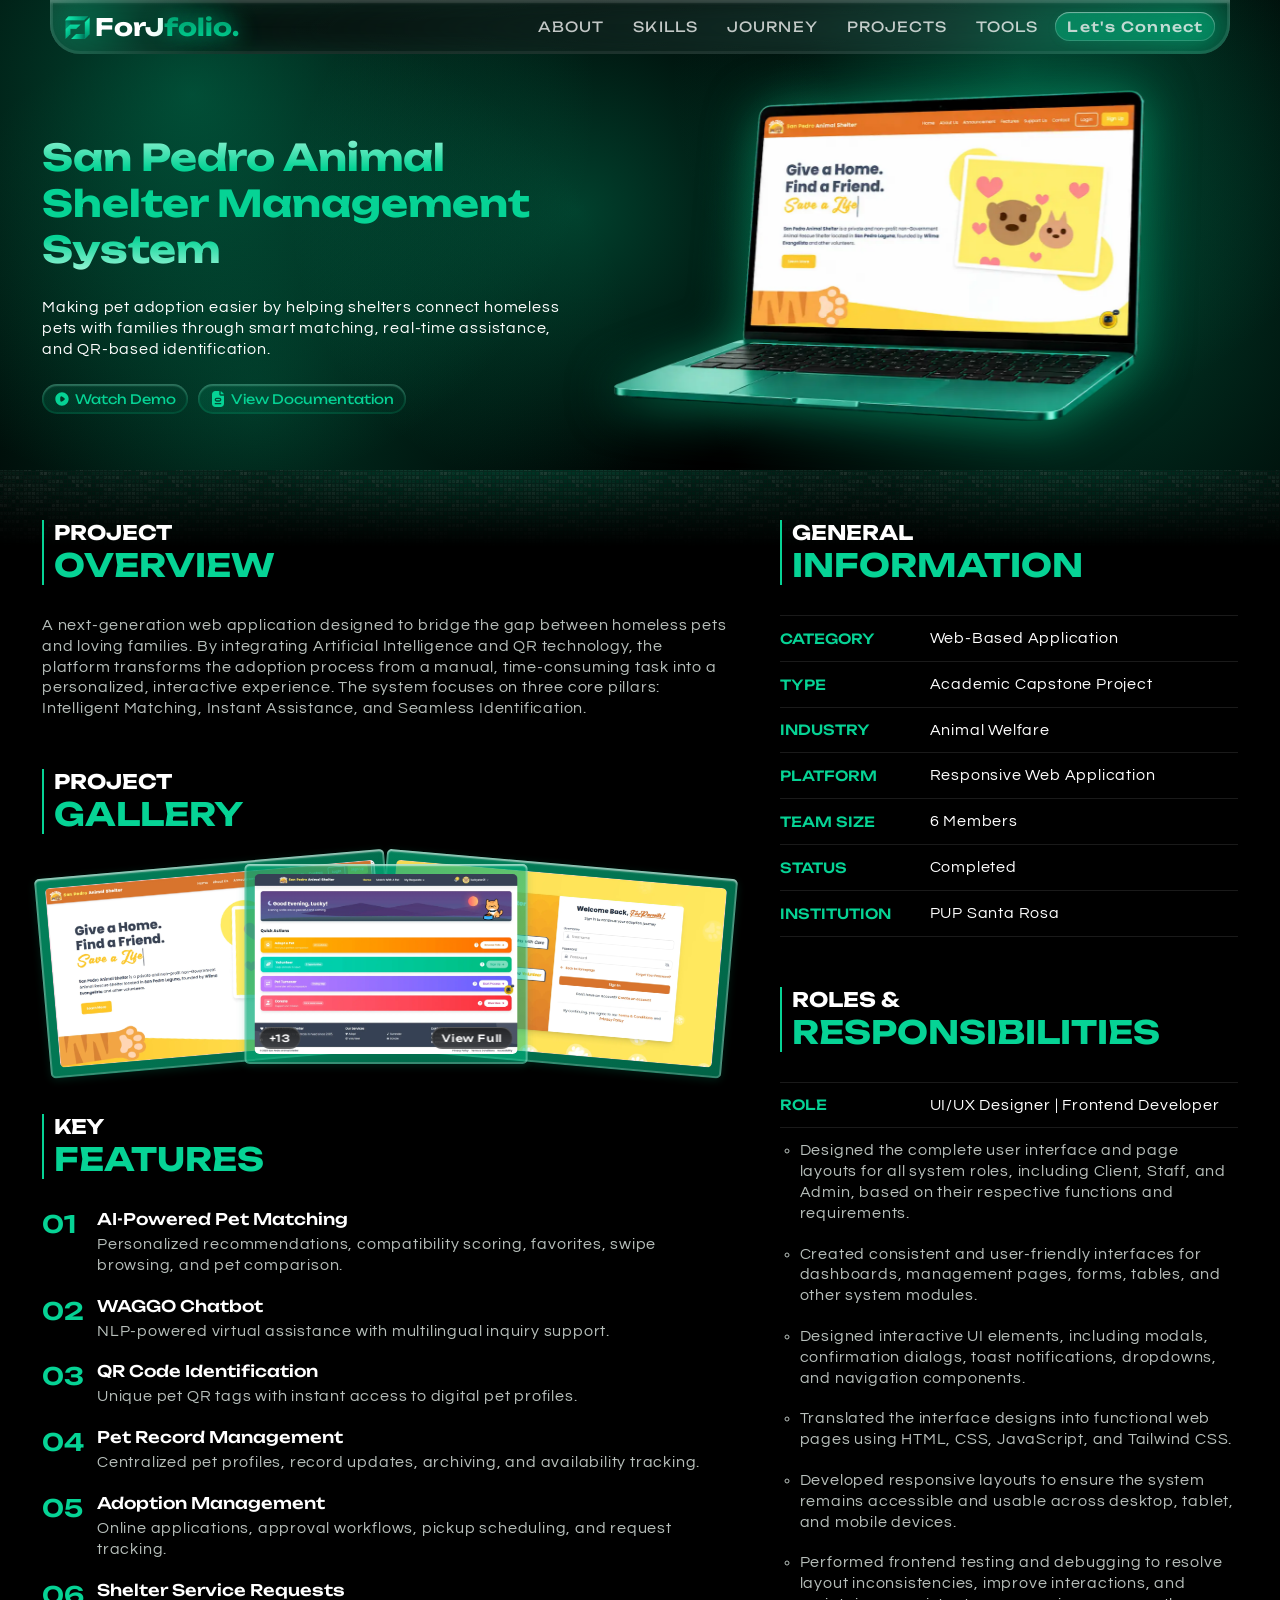
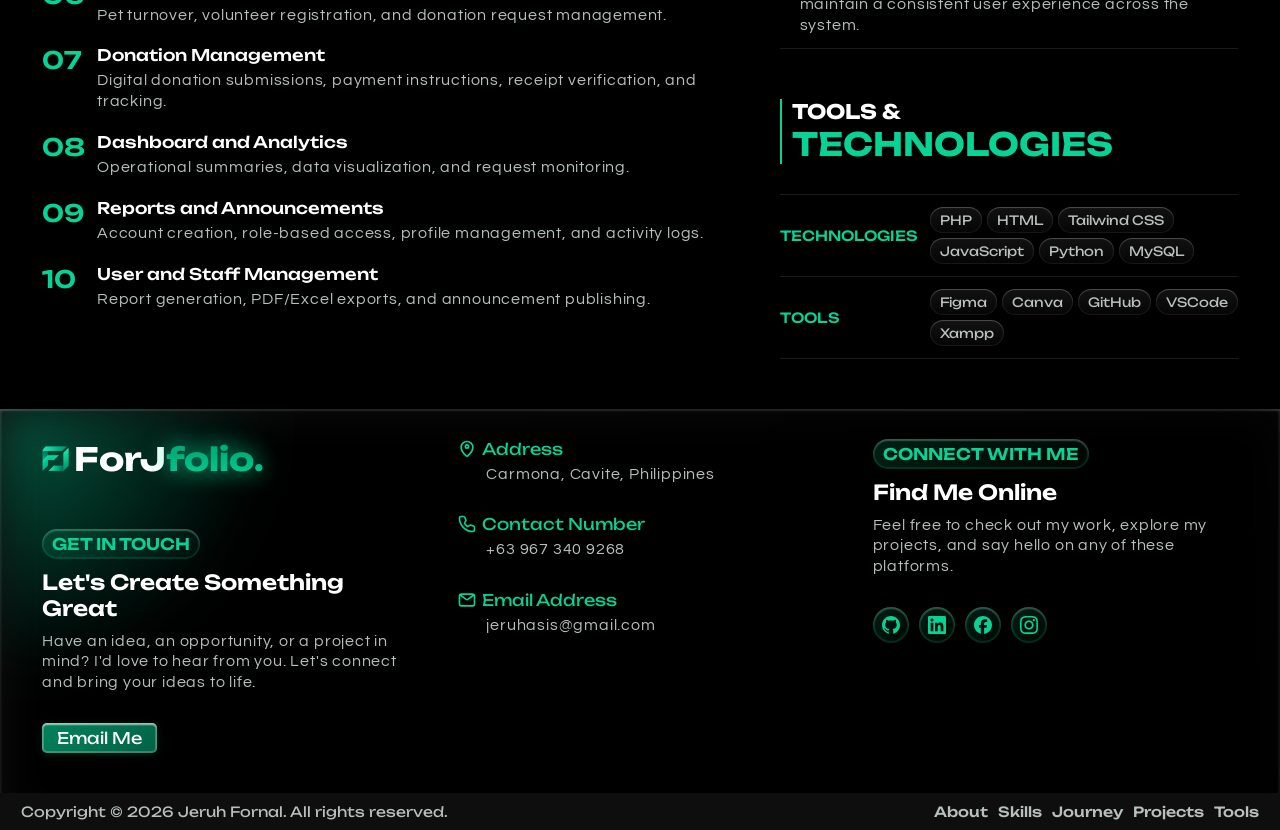
==== commit 9da90d18: "added and finalized villa-gilda-resort.html" ====
--- a/san-pedro-animal-shelter.html
+++ b/san-pedro-animal-shelter.html
@@ -161,9 +161,15 @@
                                     </svg>
                                     Watch Demo
                                 </a>
+                                <a href="#" class="open-pdf" data-pdf="files/spas-documentation.pdf" data-title="E-skolarian: PUPSRC ODMS" data-label="Documentation">
+                                    <svg viewBox="0 0 24 24" fill="none" xmlns="http://www.w3.org/2000/svg">
+                                    <path d="M16 0.3C16.7058 0.541978 17.348 0.939823 17.879 1.464L19.535 3.122C20.0598 3.65229 20.458 4.29426 20.7 5H16V0.3ZM14 12H10C9.73478 12 9.48043 12.1054 9.29289 12.2929C9.10536 12.4804 9 12.7348 9 13C9 13.2652 9.10536 13.5196 9.29289 13.7071C9.48043 13.8946 9.73478 14 10 14H14C14.2652 14 14.5196 13.8946 14.7071 13.7071C14.8946 13.5196 15 13.2652 15 13C15 12.7348 14.8946 12.4804 14.7071 12.2929C14.5196 12.1054 14.2652 12 14 12ZM16 7C15.4696 7 14.9609 6.78929 14.5858 6.41421C14.2107 6.03914 14 5.53043 14 5V0H8C6.6744 0.00158786 5.40356 0.528882 4.46622 1.46622C3.52888 2.40356 3.00159 3.6744 3 5V19C3.00159 20.3256 3.52888 21.5964 4.46622 22.5338C5.40356 23.4711 6.6744 23.9984 8 24H16C17.3256 23.9984 18.5964 23.4711 19.5338 22.5338C20.4711 21.5964 20.9984 20.3256 21 19V7H16ZM16 20H8C7.73478 20 7.48043 19.8946 7.29289 19.7071C7.10536 19.5196 7 19.2652 7 19C7 18.7348 7.10536 18.4804 7.29289 18.2929C7.48043 18.1054 7.73478 18 8 18H16C16.2652 18 16.5196 18.1054 16.7071 18.2929C16.8946 18.4804 17 18.7348 17 19C17 19.2652 16.8946 19.5196 16.7071 19.7071C16.5196 19.8946 16.2652 20 16 20ZM14 16H10C9.20435 16 8.44129 15.6839 7.87868 15.1213C7.31607 14.5587 7 13.7956 7 13C7 12.2044 7.31607 11.4413 7.87868 10.8787C8.44129 10.3161 9.20435 10 10 10H14C14.7956 10 15.5587 10.3161 16.1213 10.8787C16.6839 11.4413 17 12.2044 17 13C17 13.7956 16.6839 14.5587 16.1213 15.1213C15.5587 15.6839 14.7956 16 14 16V16Z" fill="currentColor"/>
+                                    </svg>
+                                    View Documentation
+                                </a>
                             </div>
                         </div>
-                        <img src="images/spas.png" alt="San Pedro Animal Shelter Management System displayed on a laptop mockup" title="San Pedro Animal Shelter Management System" fetchpriority="high" decoding="async">
+                        <img src="images/spas.webp" alt="San Pedro Animal Shelter Management System displayed on a laptop mockup" title="San Pedro Animal Shelter Management System" fetchpriority="high" decoding="async">
                     </div>
 
                     <div class = "project-details">
@@ -181,13 +187,15 @@
                                     <span>Gallery</span>
                                 </h2>
                                 <button class="project-images" data-title="San Pedro Animal Shelter Management System" data-gallery="images/shelter-management-img.webp,images/shelter-management-img-2.webp,images/shelter-management-img-3.webp,images/shelter-management-img-4.webp,images/shelter-management-img-5.webp,images/shelter-management-img-6.webp,images/shelter-management-img-7.webp,images/shelter-management-img-8.webp,images/shelter-management-img-9.webp,images/shelter-management-img-10.webp,images/shelter-management-img-11.webp,images/shelter-management-img-12.webp,images/shelter-management-img-13.webp,images/shelter-management-img-14.webp" aria-label="View Shelter Management project gallery">
-                                    <div class="container-image"><img src="images/shelter-management-img-2.webp"></div>
+                                    <div class="container-image"><div class="image-frame"><img src="images/shelter-management-img-2.webp"></div></div>
                                     <div class="container-image">
-                                        <img src="images/shelter-management-img.webp">
-                                        <span>View Full</span>
-                                         <p class="image-counter"> </p>
-                                    </div>
-                                    <div class="container-image"><img src="images/shelter-management-img-3.webp"></div>
+                                        <div class="image-frame">
+                                            <img src="images/shelter-management-img.webp">
+                                            <span>View Full</span>
+                                            <p class="image-counter"> </p>
+                                        </div>
+                                    </div>
+                                    <div class="container-image"><div class="image-frame"><img src="images/shelter-management-img-3.webp"></div></div>
                                 </button>
 
                             </div>
--- a/style.css
+++ b/style.css
@@ -40,6 +40,7 @@
     overflow-x: clip;
     scroll-behavior: smooth;
 }
+
 body {
     height: auto;
     margin: 0;
@@ -3316,10 +3317,8 @@
 .project-hero img {
     width: 100%;
     height: auto;
-    filter: drop-shadow(0 0 2px white)
-            drop-shadow(0 0 5px rgba(255, 255, 255, 0.65))
-            drop-shadow(0px 4px 53.1px #026b4c);
-
+    filter: drop-shadow(0px 4px 25px rgba(4, 207, 146, 0.50));
+    will-change: filter;
 
 }
 
@@ -3355,7 +3354,7 @@
 }
 
 .project-button a {
-    font-size: var(--unbounded-body-font);
+    font-size: 13px;
     padding: 7px 12px;
     box-shadow:
         inset 0 2px 2px #ffffff30,
@@ -3364,7 +3363,7 @@
 
 .project-button svg {
     width: auto;
-    height: 18px;
+    height: 16px;
 }
 
 .project-details {
@@ -3554,20 +3553,23 @@
 .container-image:first-child { justify-content: flex-start; }
 .container-image:last-child  { justify-content: flex-end; }
 
-/* The image carries the padding and the styling */
-.container-image img {
-    display: block;
+.image-frame {
+    height: 100%;
+    padding: 10px;
     box-sizing: border-box;
-    height: 100%;
-    width: auto;
-    max-width: none;
-    flex-shrink: 0;
-    padding: 10px;
     background: linear-gradient(135deg, #03a271cc, #02c58b80);
     box-shadow:
         inset 0 2px 2px #ffffff80,
         inset 0 0 0 2px #ffffff35,
         0 2px 8px #03a27130;
+    border-radius: 5px;
+}
+
+.image-frame img {
+    display: block;
+    height: 100%;
+    width: auto;
+    max-width: none;
     border-radius: 5px;
 }
 
